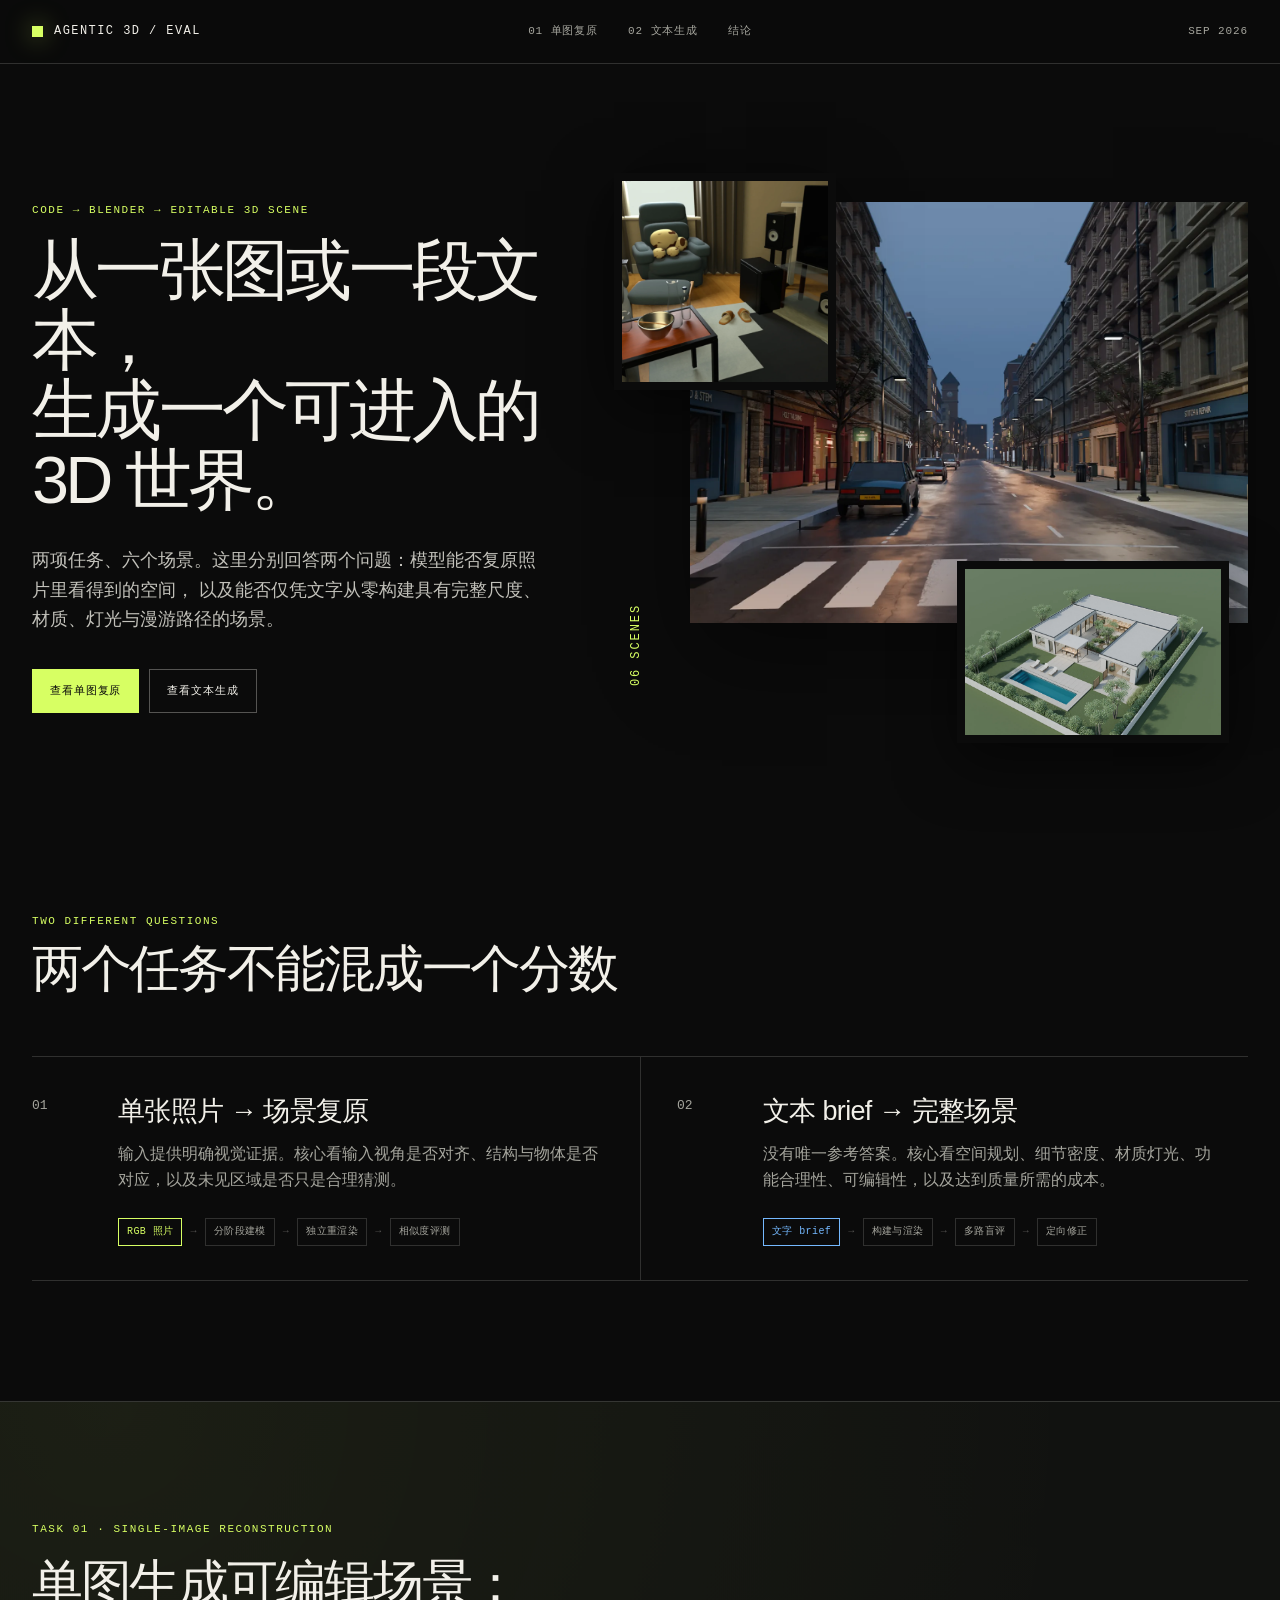
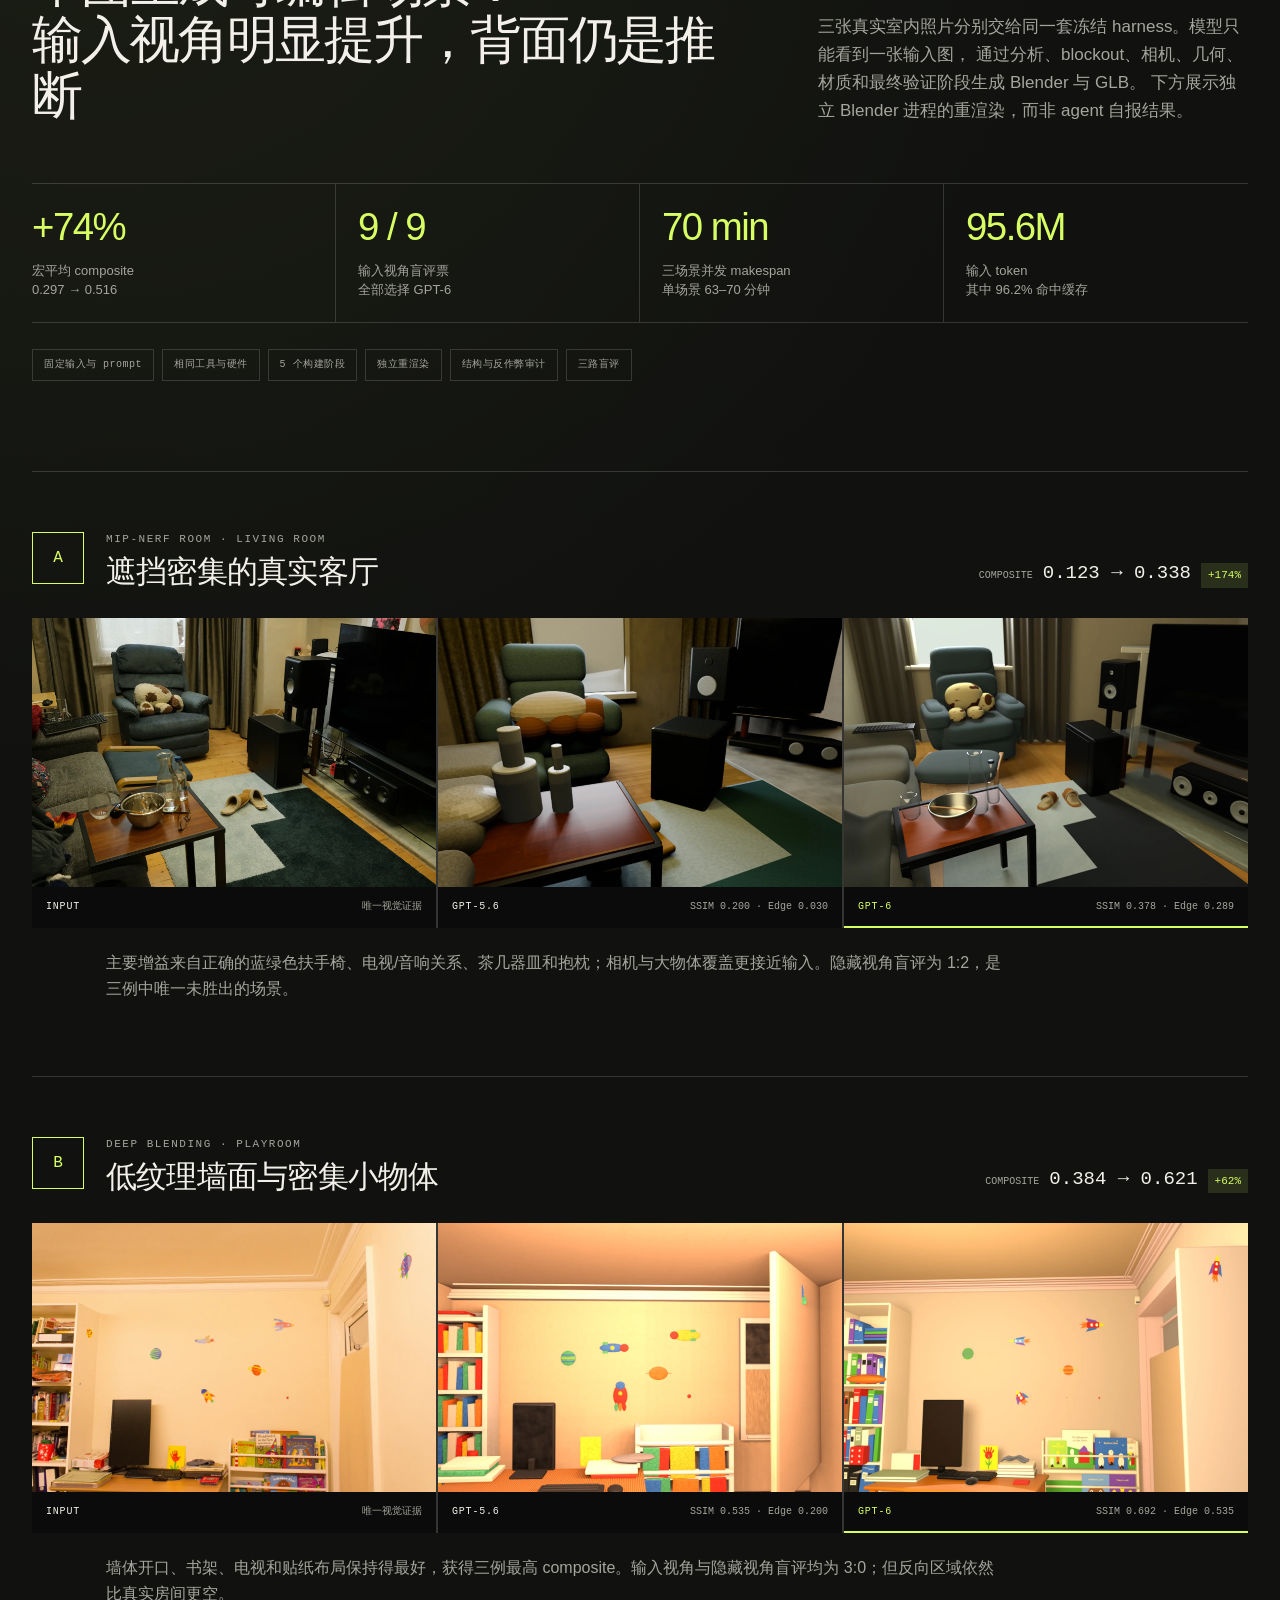
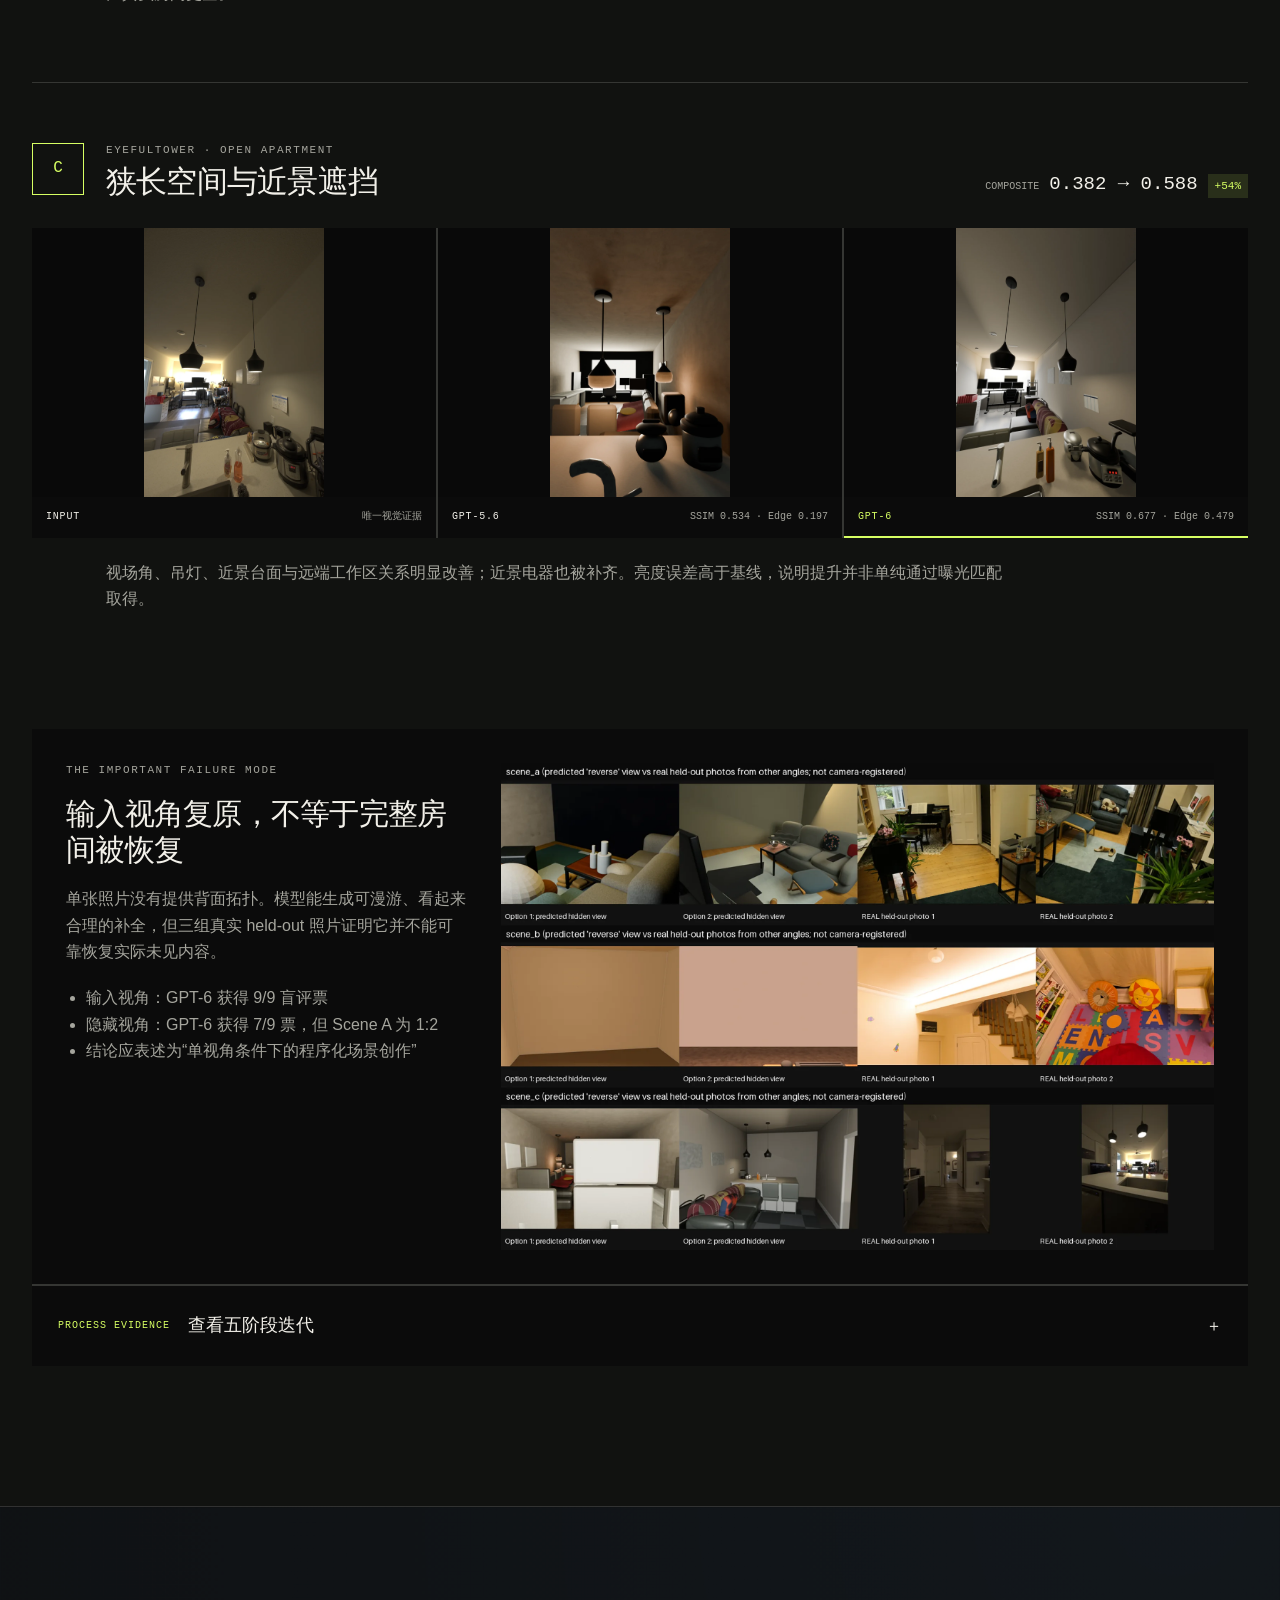
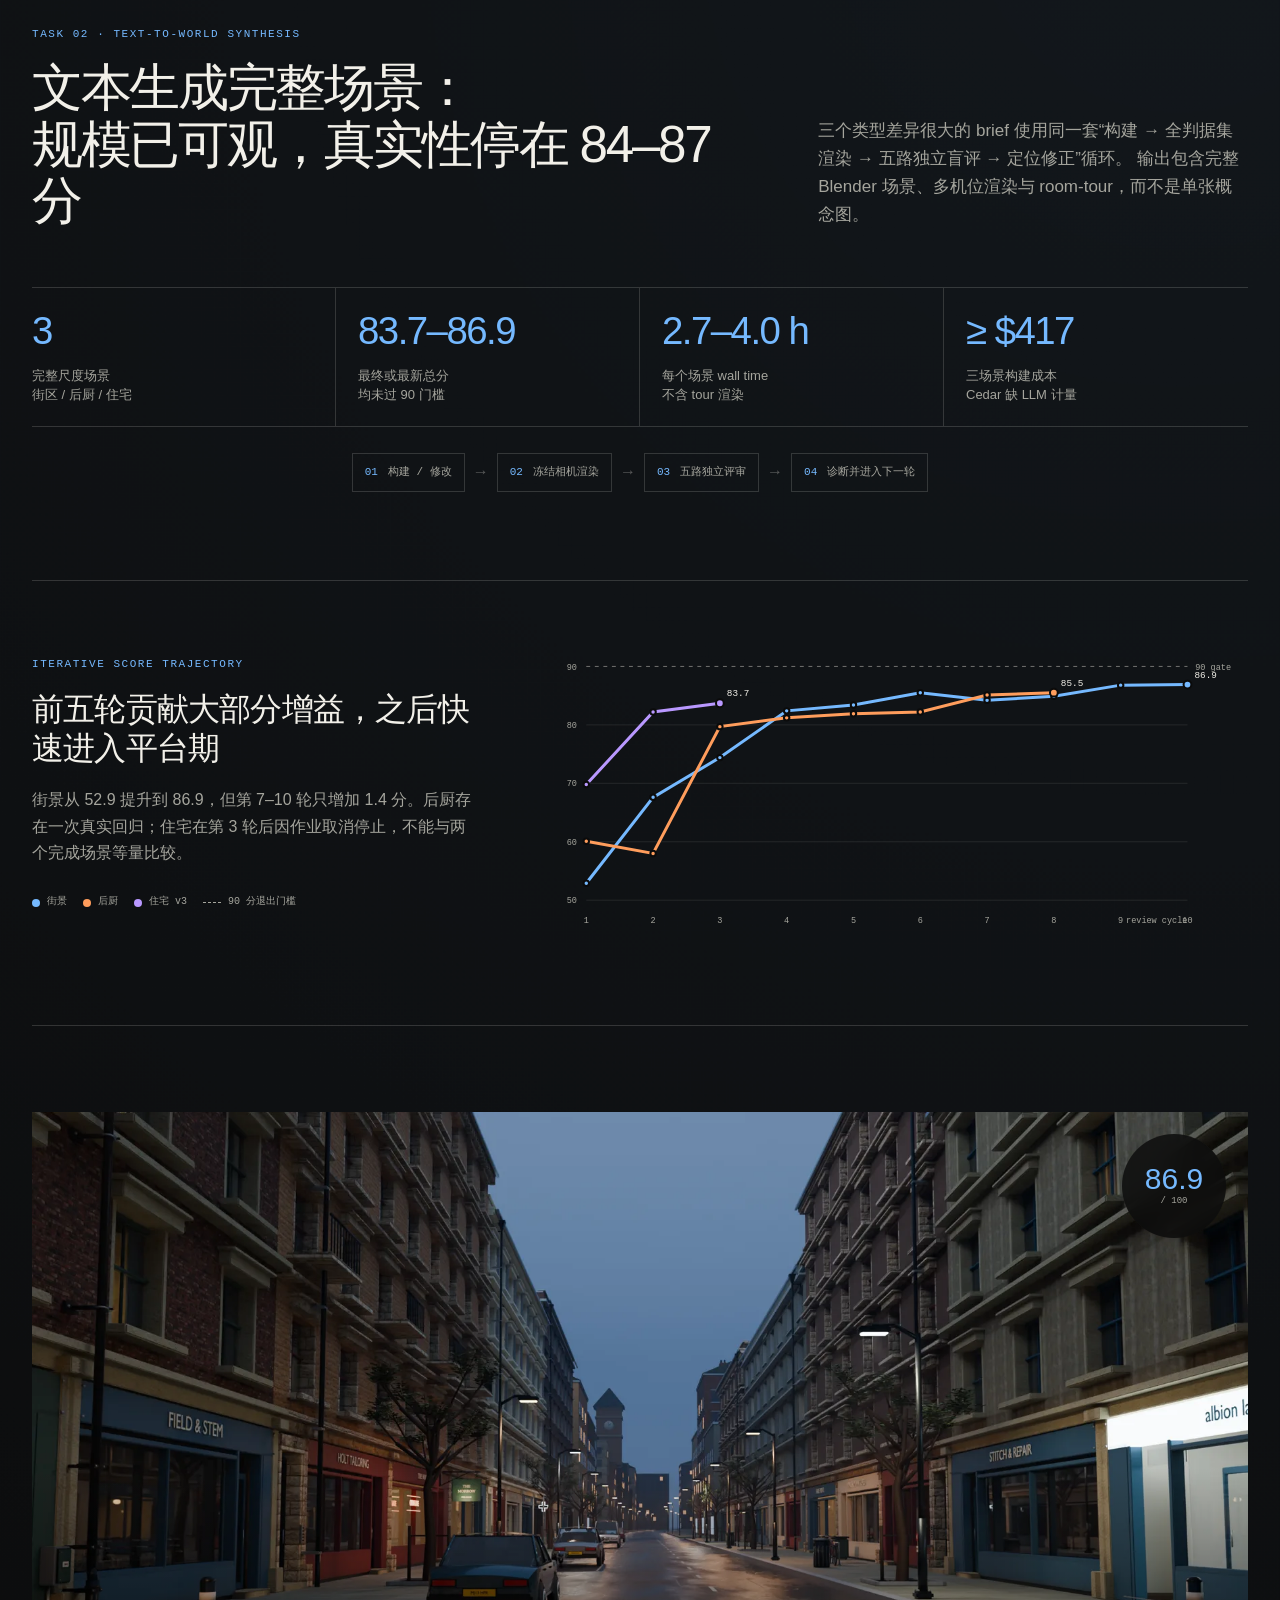
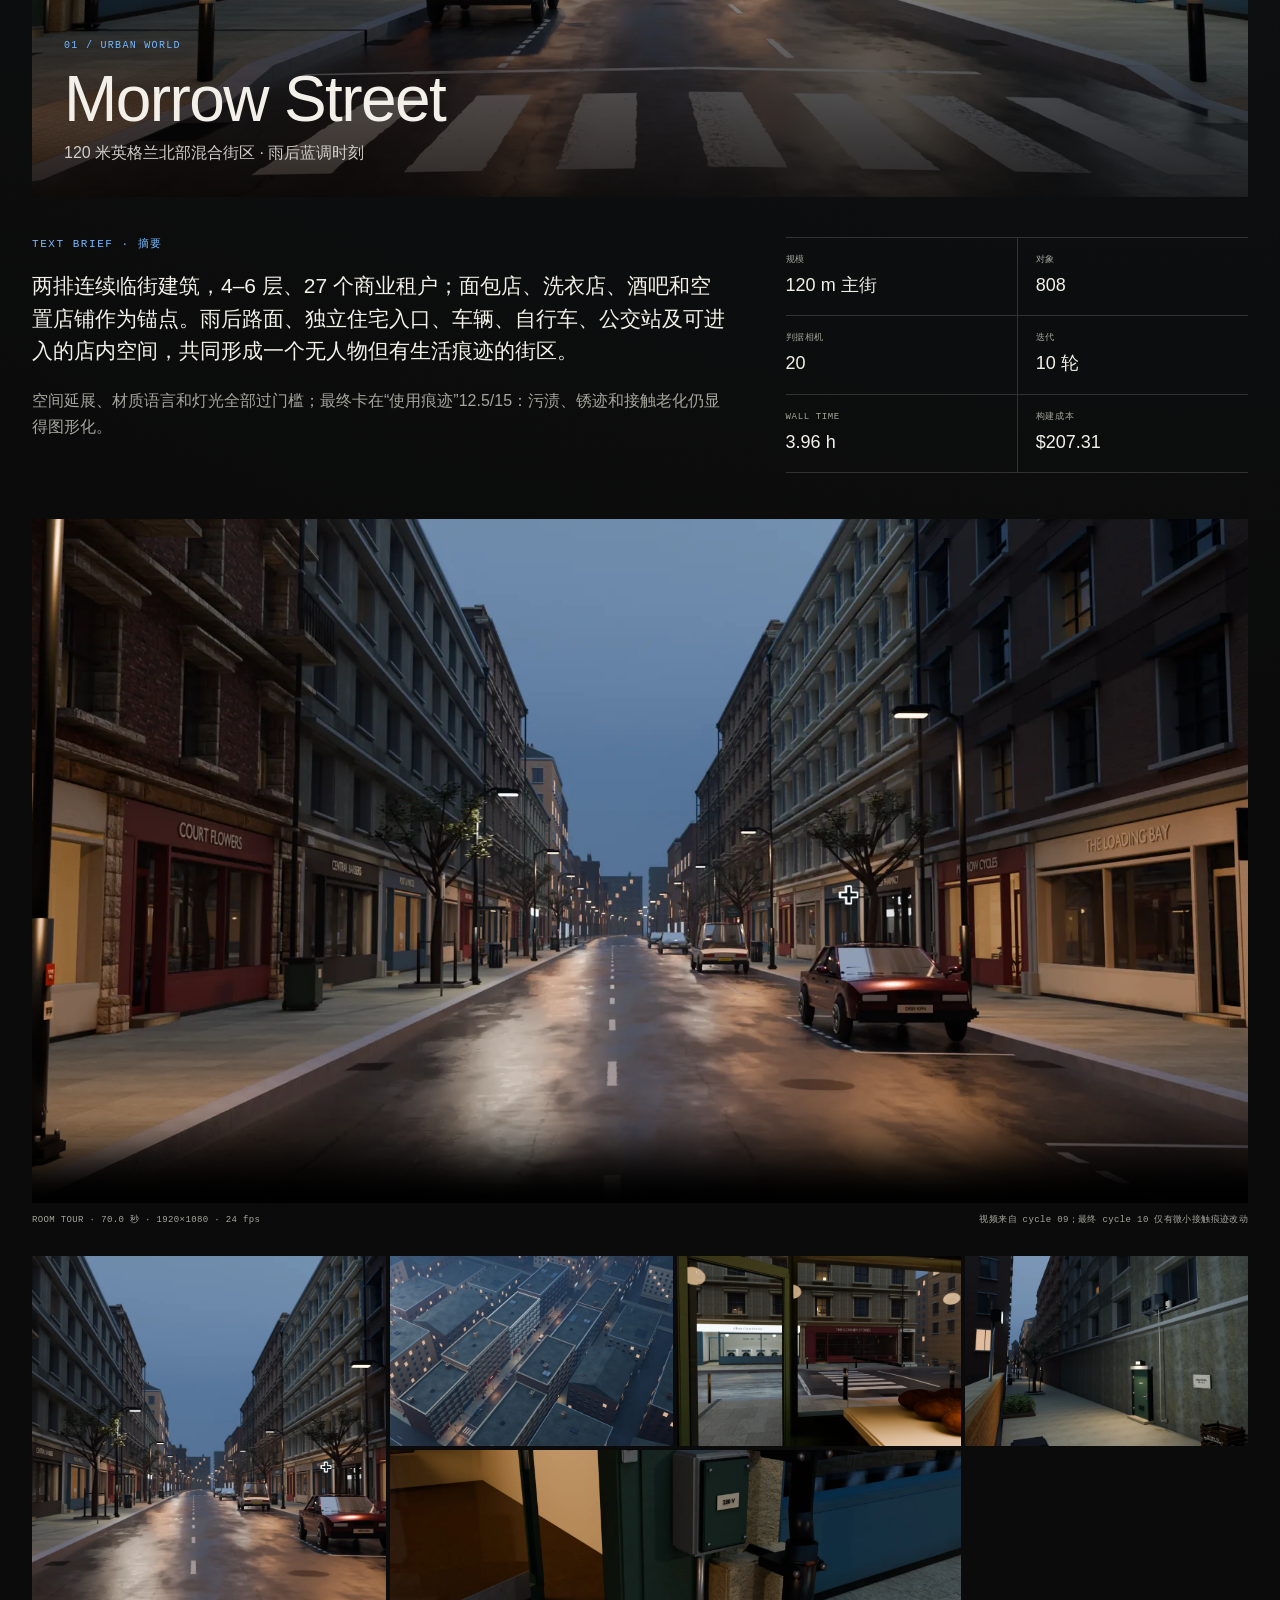
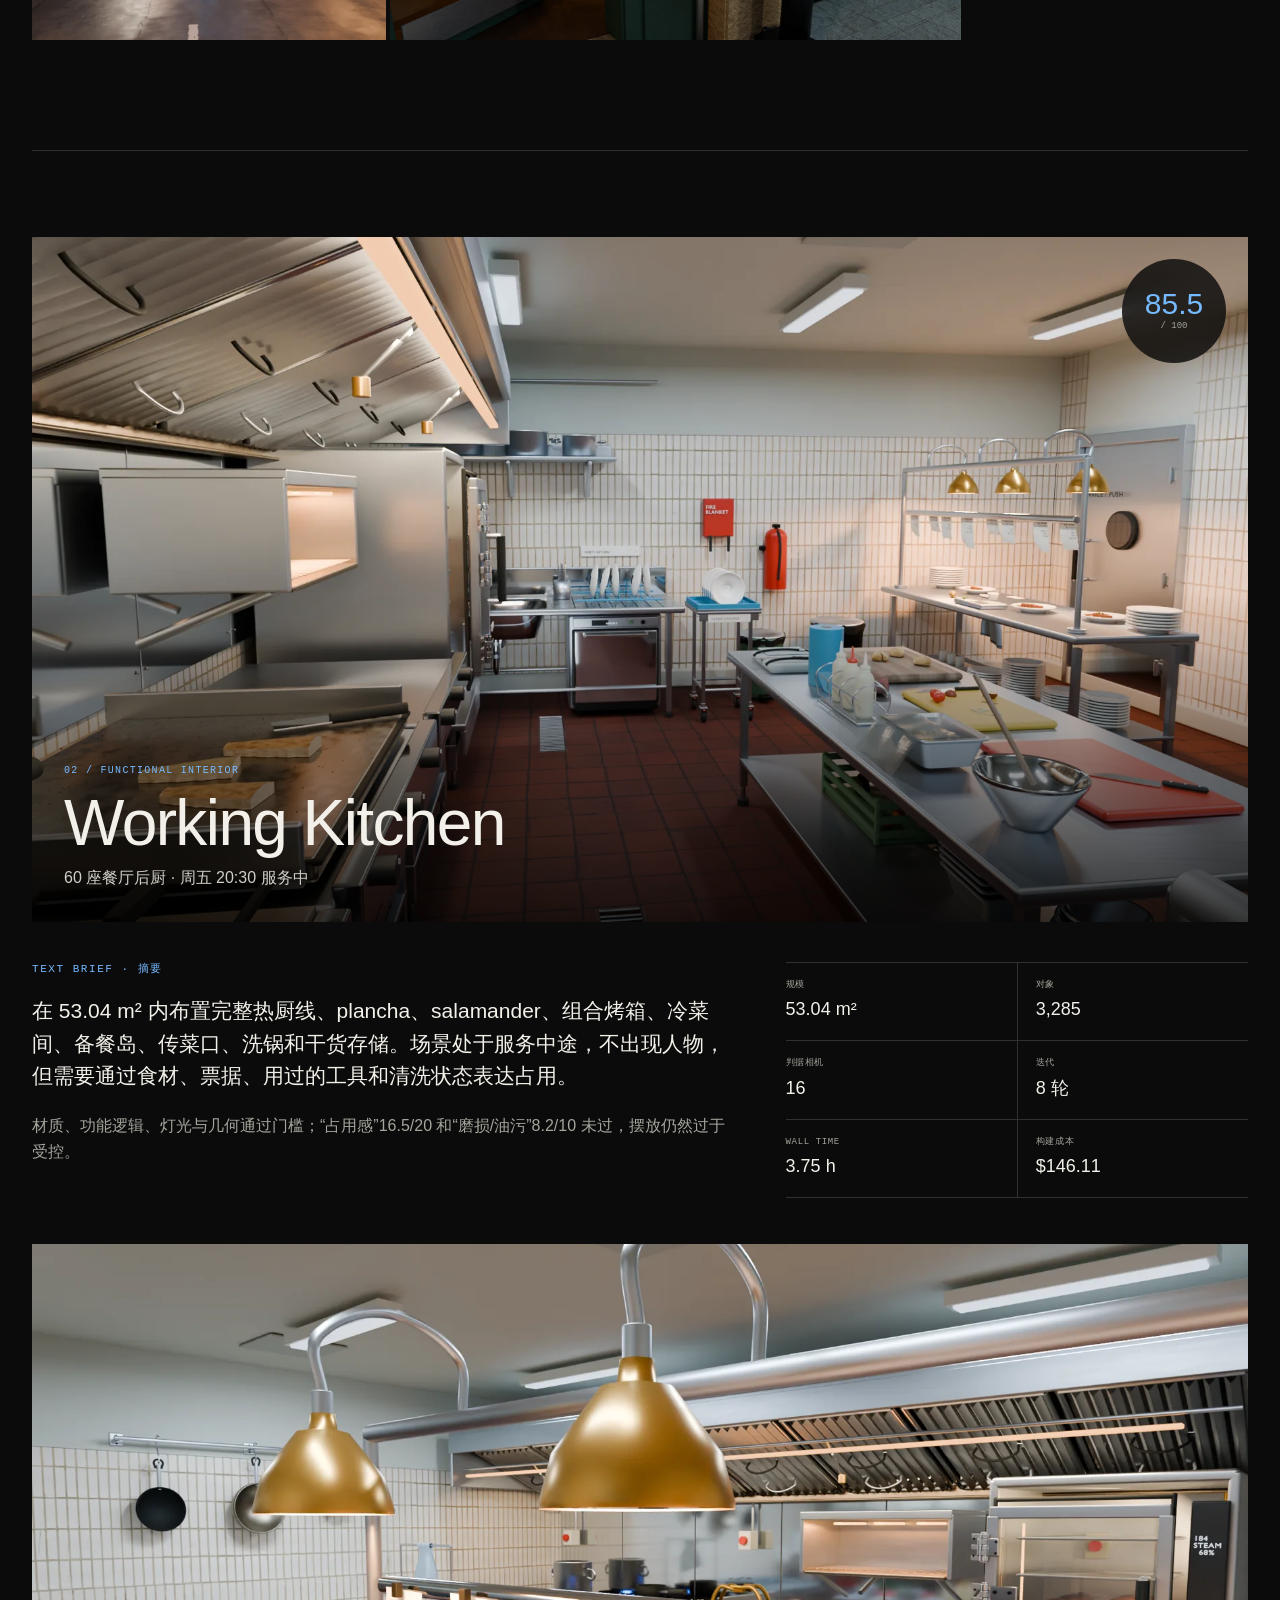
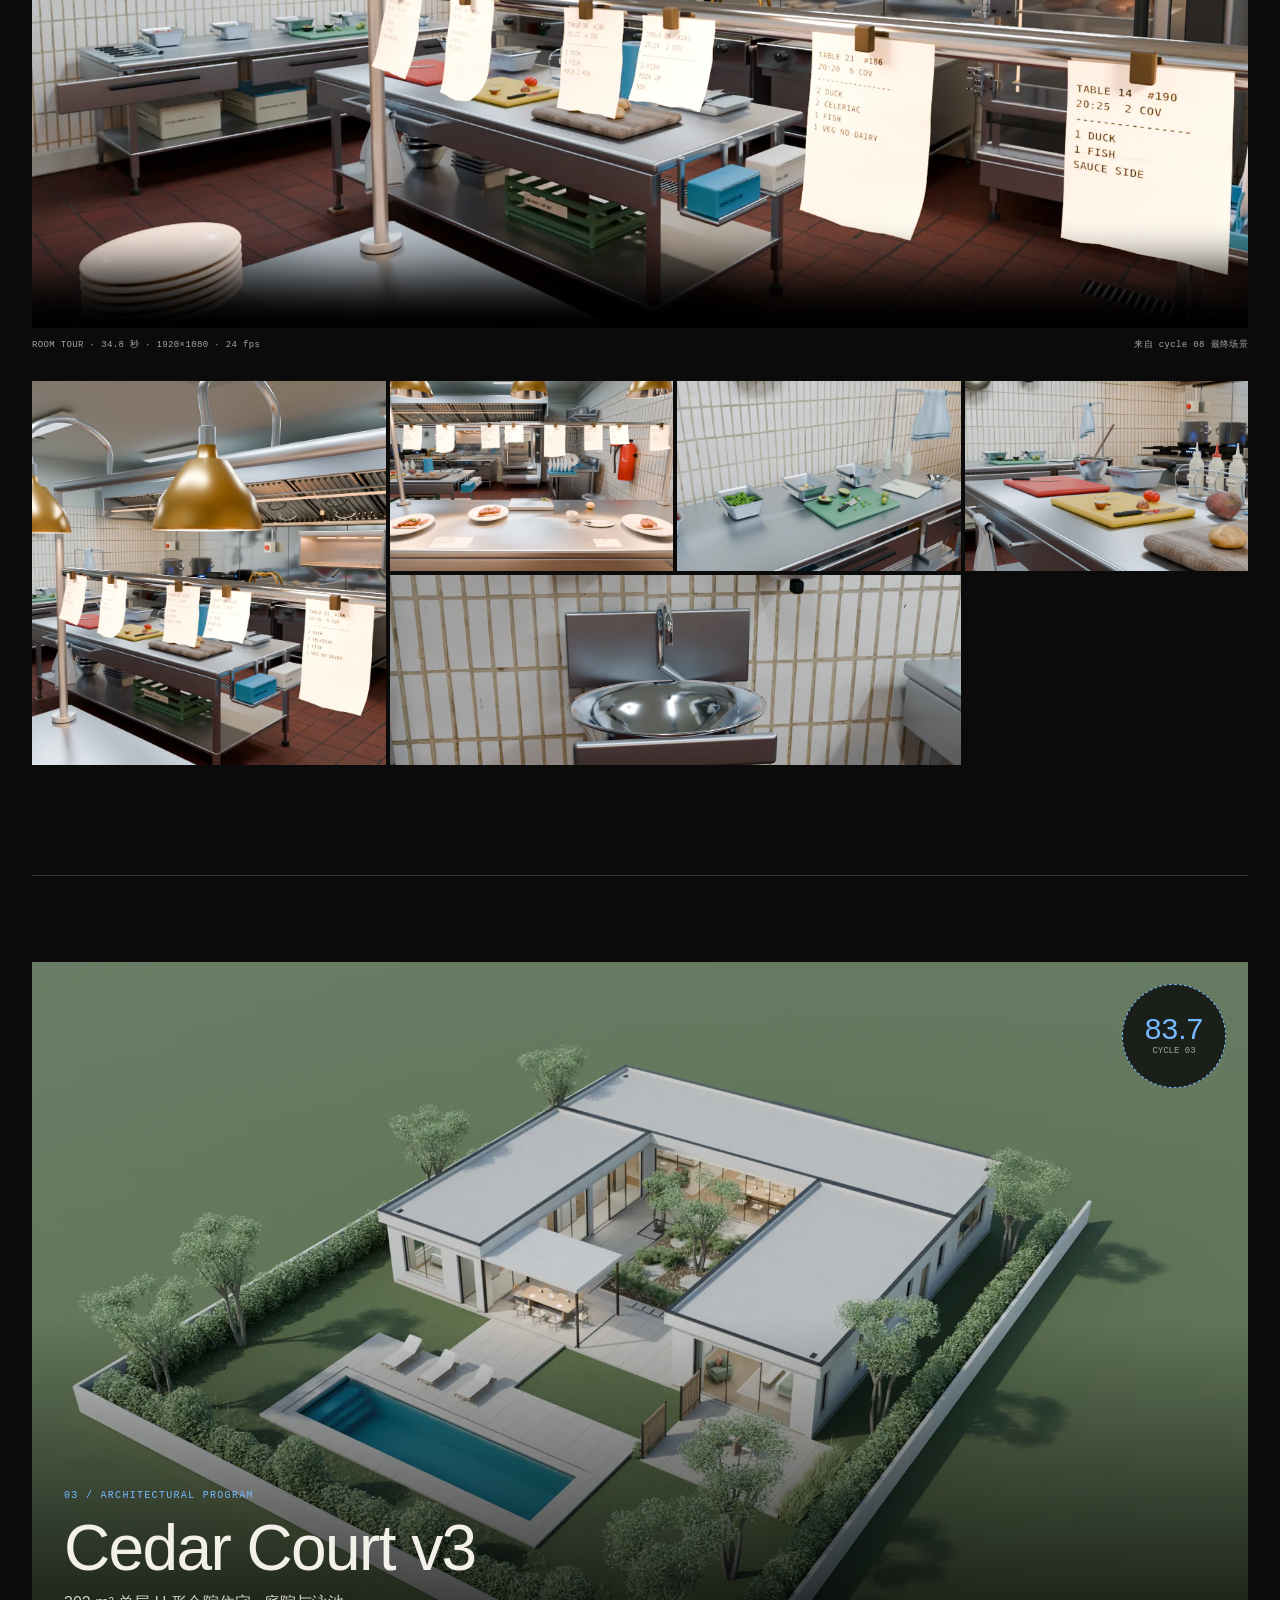
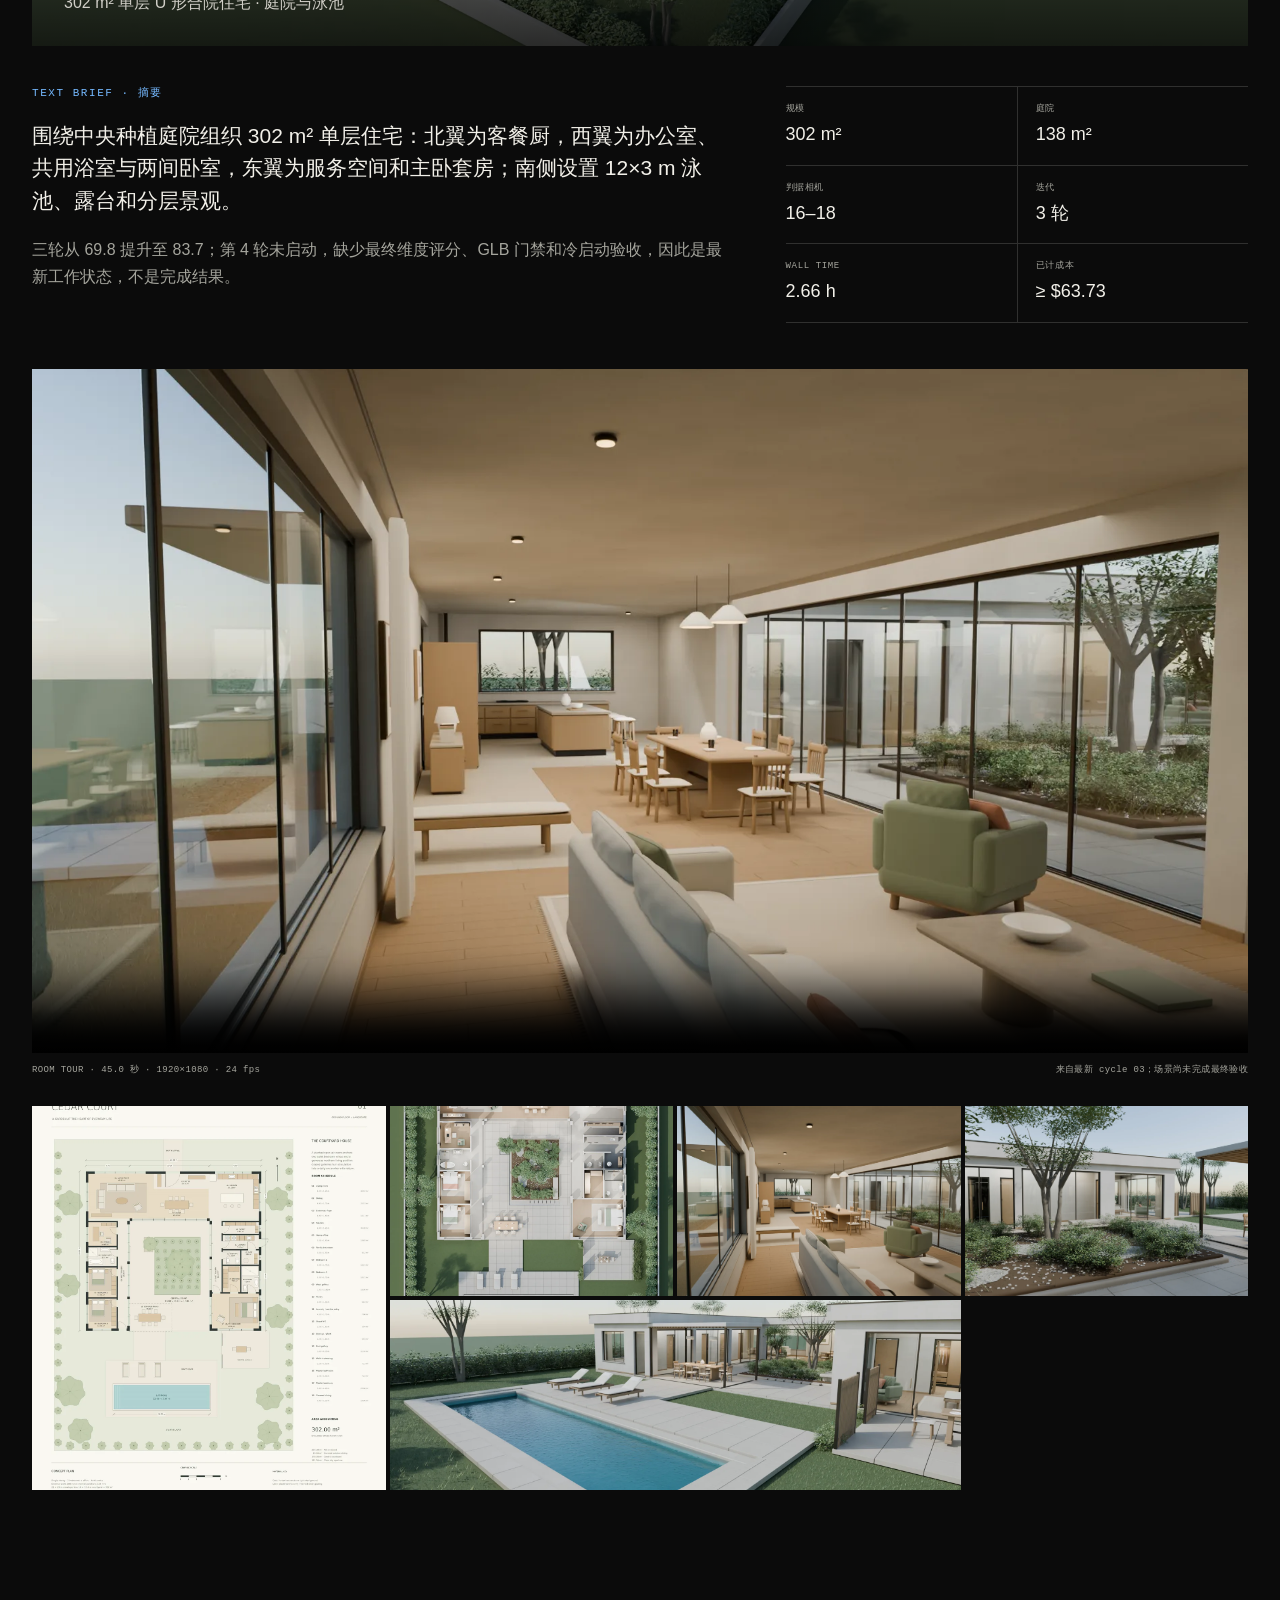
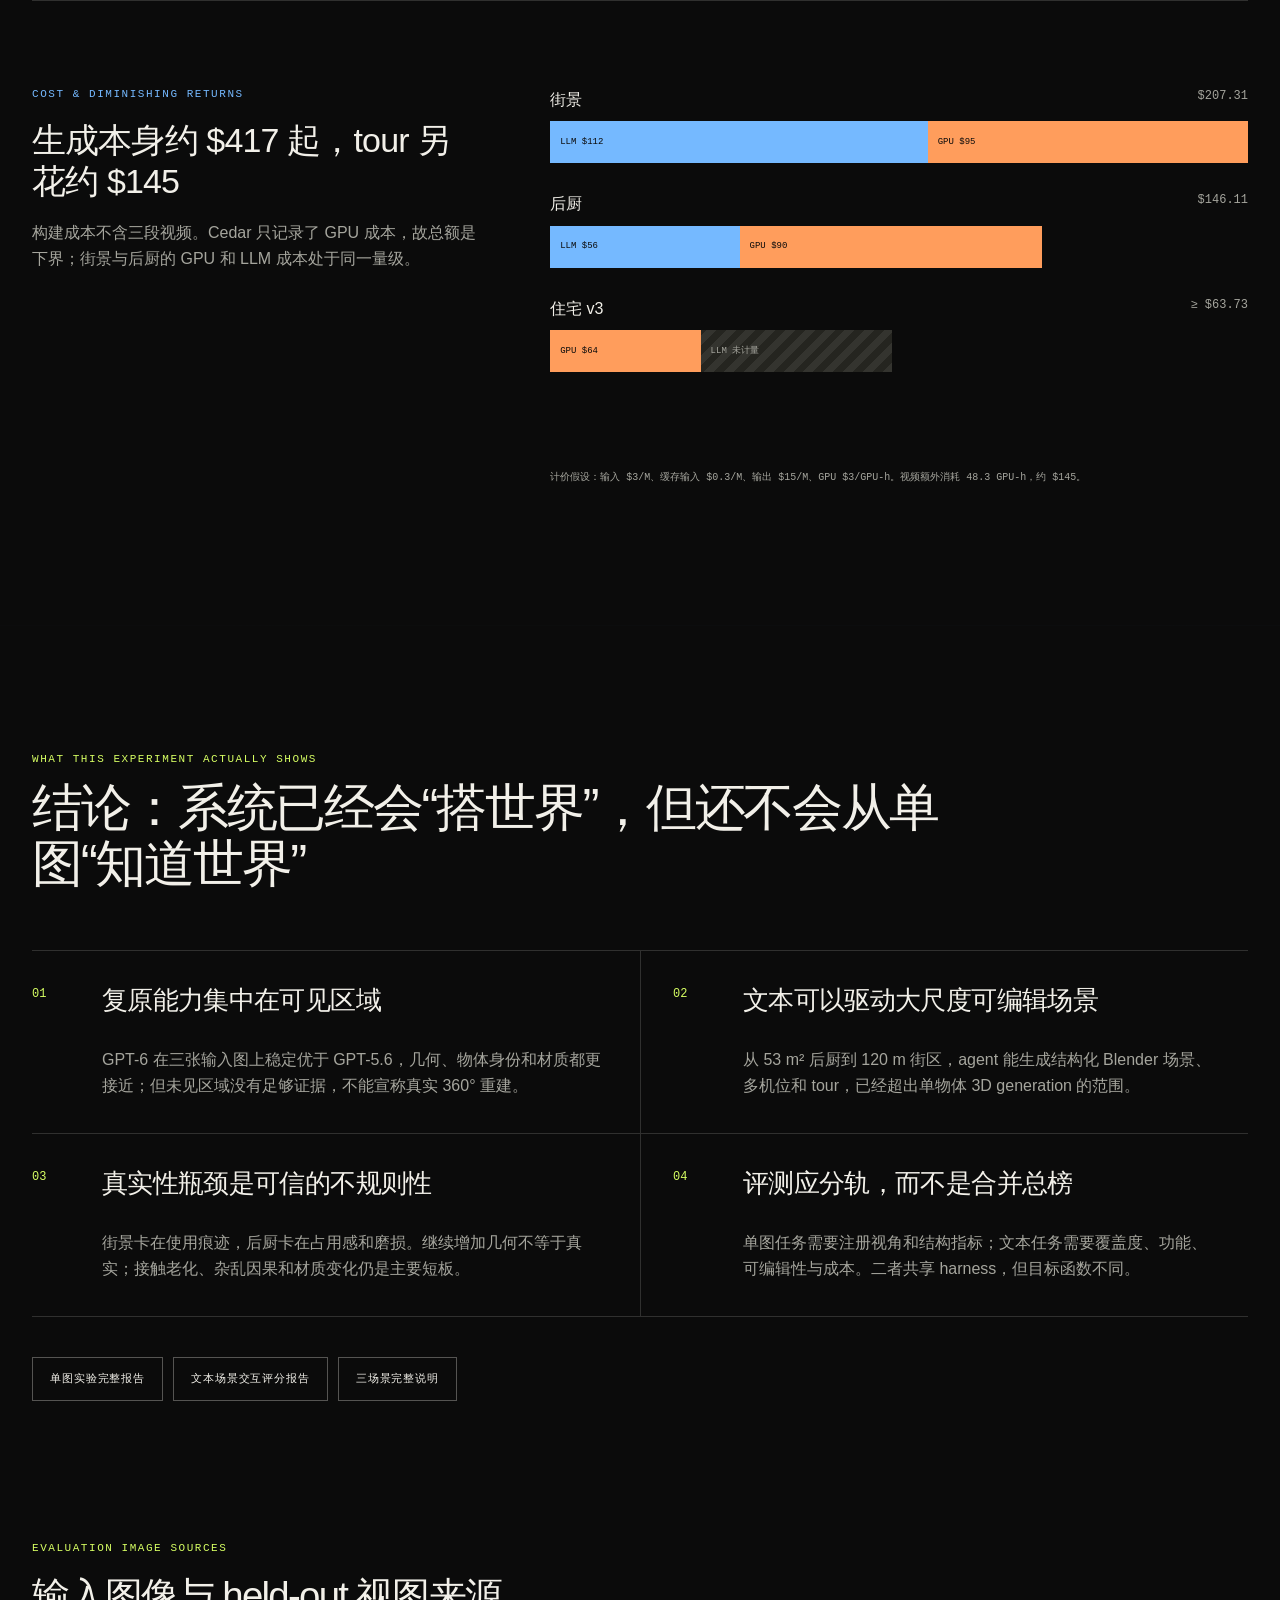
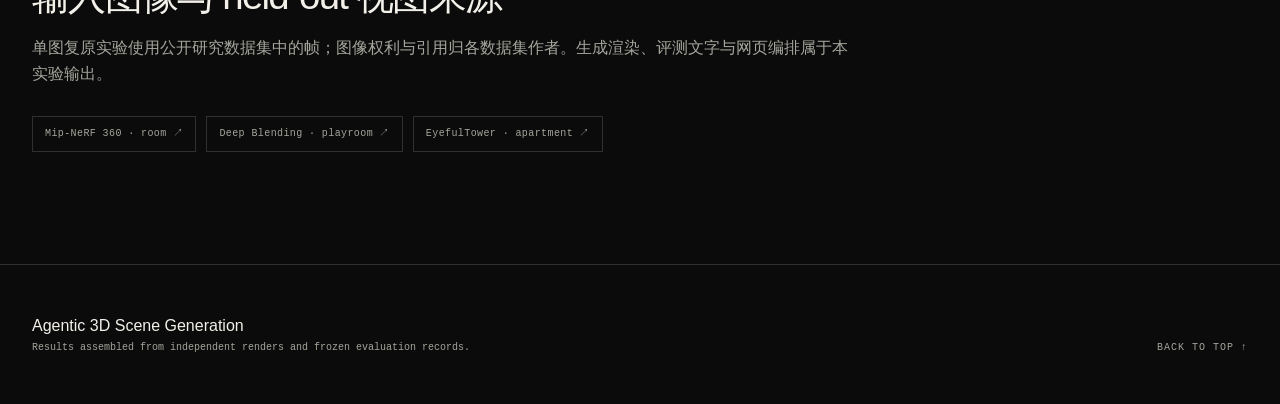
==== index.html @ 84574a9e "Publish agentic 3D scene generation results" ====
<!doctype html>
<html lang="zh-CN">
<head>
  <meta charset="utf-8">
  <meta name="viewport" content="width=device-width, initial-scale=1">
  <meta name="description" content="Agentic 3D scene generation：单图场景复原与文本生成完整场景的实验结果。">
  <title>Agentic 3D Scene Generation — Results</title>
  <link rel="stylesheet" href="styles.css">
</head>
<body>
  <header class="site-header">
    <a class="brand" href="#top" aria-label="回到页面顶部">
      <span class="brand-mark" aria-hidden="true"></span>
      <span>AGENTIC 3D / EVAL</span>
    </a>
    <nav aria-label="主要章节">
      <a href="#task-image">01 单图复原</a>
      <a href="#task-text">02 文本生成</a>
      <a href="#takeaways">结论</a>
    </nav>
    <span class="header-date">SEP 2026</span>
  </header>

  <main id="top">
    <section class="hero section-shell">
      <div class="hero-copy">
        <p class="eyebrow">CODE → BLENDER → EDITABLE 3D SCENE</p>
        <h1>从一张图或一段文本，<br>生成一个可进入的 3D 世界。</h1>
        <p class="hero-lede">
          两项任务、六个场景。这里分别回答两个问题：模型能否复原照片里看得到的空间，
          以及能否仅凭文字从零构建具有完整尺度、材质、灯光与漫游路径的场景。
        </p>
        <div class="hero-actions">
          <a class="button button-primary" href="#task-image">查看单图复原</a>
          <a class="button" href="#task-text">查看文本生成</a>
        </div>
      </div>
      <div class="hero-visual" aria-label="六个实验场景拼图">
        <img class="hero-main" src="assets/text-task/street/01_hero_morrow_street.webp" alt="Morrow Street 街景主视图">
        <img class="hero-inset hero-inset-top" src="assets/image-task/scene-a-gpt6.webp" alt="单图复原的客厅场景">
        <img class="hero-inset hero-inset-bottom" src="assets/text-task/cedar/03_exterior_aerial.webp" alt="Cedar Court 合院住宅鸟瞰图">
        <span class="hero-index">06 SCENES</span>
      </div>
    </section>

    <section class="task-definition section-shell" aria-labelledby="definition-title">
      <div class="section-heading compact">
        <p class="eyebrow">TWO DIFFERENT QUESTIONS</p>
        <h2 id="definition-title">两个任务不能混成一个分数</h2>
      </div>
      <div class="definition-grid">
        <article class="definition-card image-accent">
          <span class="definition-number">01</span>
          <div>
            <h3>单张照片 → 场景复原</h3>
            <p>输入提供明确视觉证据。核心看输入视角是否对齐、结构与物体是否对应，以及未见区域是否只是合理猜测。</p>
            <div class="mini-flow" aria-label="单图复原流程">
              <span>RGB 照片</span><i>→</i><span>分阶段建模</span><i>→</i><span>独立重渲染</span><i>→</i><span>相似度评测</span>
            </div>
          </div>
        </article>
        <article class="definition-card text-accent">
          <span class="definition-number">02</span>
          <div>
            <h3>文本 brief → 完整场景</h3>
            <p>没有唯一参考答案。核心看空间规划、细节密度、材质灯光、功能合理性、可编辑性，以及达到质量所需的成本。</p>
            <div class="mini-flow" aria-label="文本生成场景流程">
              <span>文字 brief</span><i>→</i><span>构建与渲染</span><i>→</i><span>多路盲评</span><i>→</i><span>定向修正</span>
            </div>
          </div>
        </article>
      </div>
    </section>

    <section id="task-image" class="task-section task-image">
      <div class="section-shell">
        <div class="section-heading split-heading">
          <div>
            <p class="eyebrow">TASK 01 · SINGLE-IMAGE RECONSTRUCTION</p>
            <h2>单图生成可编辑场景：<br>输入视角明显提升，背面仍是推断</h2>
          </div>
          <p class="section-intro">
            三张真实室内照片分别交给同一套冻结 harness。模型只能看到一张输入图，
            通过分析、blockout、相机、几何、材质和最终验证阶段生成 Blender 与 GLB。
            下方展示独立 Blender 进程的重渲染，而非 agent 自报结果。
          </p>
        </div>

        <div class="stat-grid four-stats" aria-label="单图复原结果摘要">
          <div class="stat"><strong>+74%</strong><span>宏平均 composite<br>0.297 → 0.516</span></div>
          <div class="stat"><strong>9 / 9</strong><span>输入视角盲评票<br>全部选择 GPT-6</span></div>
          <div class="stat"><strong>70 min</strong><span>三场景并发 makespan<br>单场景 63–70 分钟</span></div>
          <div class="stat"><strong>95.6M</strong><span>输入 token<br>其中 96.2% 命中缓存</span></div>
        </div>

        <div class="protocol-band" aria-label="评测协议">
          <span>固定输入与 prompt</span>
          <span>相同工具与硬件</span>
          <span>5 个构建阶段</span>
          <span>独立重渲染</span>
          <span>结构与反作弊审计</span>
          <span>三路盲评</span>
        </div>

        <article class="recon-case" id="scene-a">
          <header class="case-header">
            <div>
              <span class="case-index">A</span>
              <div>
                <p class="case-kicker">MIP-NERF ROOM · LIVING ROOM</p>
                <h3>遮挡密集的真实客厅</h3>
              </div>
            </div>
            <div class="metric-delta">
              <span>Composite</span><strong>0.123 → 0.338</strong><em>+174%</em>
            </div>
          </header>
          <div class="compare-grid">
            <figure>
              <button class="image-button" data-lightbox="assets/image-task/scene-a-reference.webp" data-caption="Scene A · 输入照片">
                <img src="assets/image-task/scene-a-reference.webp" alt="Scene A 输入照片：带电视、扶手椅和茶几的客厅">
              </button>
              <figcaption><span>INPUT</span>唯一视觉证据</figcaption>
            </figure>
            <figure>
              <button class="image-button" data-lightbox="assets/image-task/scene-a-gpt56.webp" data-caption="Scene A · GPT-5.6 baseline">
                <img src="assets/image-task/scene-a-gpt56.webp" alt="Scene A GPT-5.6 基线复原">
              </button>
              <figcaption><span>GPT-5.6</span>SSIM 0.200 · Edge 0.030</figcaption>
            </figure>
            <figure class="result-figure">
              <button class="image-button" data-lightbox="assets/image-task/scene-a-gpt6.webp" data-caption="Scene A · GPT-6 output">
                <img src="assets/image-task/scene-a-gpt6.webp" alt="Scene A GPT-6 复原结果">
              </button>
              <figcaption><span>GPT-6</span>SSIM 0.378 · Edge 0.289</figcaption>
            </figure>
          </div>
          <p class="case-note">主要增益来自正确的蓝绿色扶手椅、电视/音响关系、茶几器皿和抱枕；相机与大物体覆盖更接近输入。隐藏视角盲评为 1:2，是三例中唯一未胜出的场景。</p>
        </article>

        <article class="recon-case" id="scene-b">
          <header class="case-header">
            <div>
              <span class="case-index">B</span>
              <div>
                <p class="case-kicker">DEEP BLENDING · PLAYROOM</p>
                <h3>低纹理墙面与密集小物体</h3>
              </div>
            </div>
            <div class="metric-delta">
              <span>Composite</span><strong>0.384 → 0.621</strong><em>+62%</em>
            </div>
          </header>
          <div class="compare-grid">
            <figure>
              <button class="image-button" data-lightbox="assets/image-task/scene-b-reference.webp" data-caption="Scene B · 输入照片">
                <img loading="lazy" src="assets/image-task/scene-b-reference.webp" alt="Scene B 输入照片：儿童游戏房">
              </button>
              <figcaption><span>INPUT</span>唯一视觉证据</figcaption>
            </figure>
            <figure>
              <button class="image-button" data-lightbox="assets/image-task/scene-b-gpt56.webp" data-caption="Scene B · GPT-5.6 baseline">
                <img loading="lazy" src="assets/image-task/scene-b-gpt56.webp" alt="Scene B GPT-5.6 基线复原">
              </button>
              <figcaption><span>GPT-5.6</span>SSIM 0.535 · Edge 0.200</figcaption>
            </figure>
            <figure class="result-figure">
              <button class="image-button" data-lightbox="assets/image-task/scene-b-gpt6.webp" data-caption="Scene B · GPT-6 output">
                <img loading="lazy" src="assets/image-task/scene-b-gpt6.webp" alt="Scene B GPT-6 复原结果">
              </button>
              <figcaption><span>GPT-6</span>SSIM 0.692 · Edge 0.535</figcaption>
            </figure>
          </div>
          <p class="case-note">墙体开口、书架、电视和贴纸布局保持得最好，获得三例最高 composite。输入视角与隐藏视角盲评均为 3:0；但反向区域依然比真实房间更空。</p>
        </article>

        <article class="recon-case" id="scene-c">
          <header class="case-header">
            <div>
              <span class="case-index">C</span>
              <div>
                <p class="case-kicker">EYEFULTOWER · OPEN APARTMENT</p>
                <h3>狭长空间与近景遮挡</h3>
              </div>
            </div>
            <div class="metric-delta">
              <span>Composite</span><strong>0.382 → 0.588</strong><em>+54%</em>
            </div>
          </header>
          <div class="compare-grid portrait-case">
            <figure>
              <button class="image-button" data-lightbox="assets/image-task/scene-c-reference.webp" data-caption="Scene C · 输入照片">
                <img loading="lazy" src="assets/image-task/scene-c-reference.webp" alt="Scene C 输入照片：狭长开放式公寓">
              </button>
              <figcaption><span>INPUT</span>唯一视觉证据</figcaption>
            </figure>
            <figure>
              <button class="image-button" data-lightbox="assets/image-task/scene-c-gpt56.webp" data-caption="Scene C · GPT-5.6 baseline">
                <img loading="lazy" src="assets/image-task/scene-c-gpt56.webp" alt="Scene C GPT-5.6 基线复原">
              </button>
              <figcaption><span>GPT-5.6</span>SSIM 0.534 · Edge 0.197</figcaption>
            </figure>
            <figure class="result-figure">
              <button class="image-button" data-lightbox="assets/image-task/scene-c-gpt6.webp" data-caption="Scene C · GPT-6 output">
                <img loading="lazy" src="assets/image-task/scene-c-gpt6.webp" alt="Scene C GPT-6 复原结果">
              </button>
              <figcaption><span>GPT-6</span>SSIM 0.677 · Edge 0.479</figcaption>
            </figure>
          </div>
          <p class="case-note">视场角、吊灯、近景台面与远端工作区关系明显改善；近景电器也被补齐。亮度误差高于基线，说明提升并非单纯通过曝光匹配取得。</p>
        </article>

        <div class="evidence-grid">
          <article class="evidence-panel warning-panel">
            <div class="panel-copy">
              <p class="eyebrow">THE IMPORTANT FAILURE MODE</p>
              <h3>输入视角复原，不等于完整房间被恢复</h3>
              <p>单张照片没有提供背面拓扑。模型能生成可漫游、看起来合理的补全，但三组真实 held-out 照片证明它并不能可靠恢复实际未见内容。</p>
              <ul>
                <li>输入视角：GPT-6 获得 9/9 盲评票</li>
                <li>隐藏视角：GPT-6 获得 7/9 票，但 Scene A 为 1:2</li>
                <li>结论应表述为“单视角条件下的程序化场景创作”</li>
              </ul>
            </div>
            <button class="image-button sheet-button" data-lightbox="assets/image-task/hidden-completion.webp" data-caption="预测隐藏视角与真实 held-out 照片（未做相机配准）">
              <img loading="lazy" src="assets/image-task/hidden-completion.webp" alt="预测隐藏视角与真实照片的对照表">
            </button>
          </article>
          <details class="evidence-panel iteration-panel">
            <summary>
              <span><small>PROCESS EVIDENCE</small>查看五阶段迭代</span>
              <span aria-hidden="true">＋</span>
            </summary>
            <button class="image-button sheet-button" data-lightbox="assets/image-task/iteration-sheet.webp" data-caption="GPT-6 从 blockout 到最终材质的迭代过程">
              <img loading="lazy" src="assets/image-task/iteration-sheet.webp" alt="三个单图场景从 blockout 到最终结果的迭代表">
            </button>
          </details>
        </div>
      </div>
    </section>

    <section id="task-text" class="task-section task-text">
      <div class="section-shell">
        <div class="section-heading split-heading">
          <div>
            <p class="eyebrow">TASK 02 · TEXT-TO-WORLD SYNTHESIS</p>
            <h2>文本生成完整场景：<br>规模已可观，真实性停在 84–87 分</h2>
          </div>
          <p class="section-intro">
            三个类型差异很大的 brief 使用同一套“构建 → 全判据集渲染 → 五路独立盲评 → 定位修正”循环。
            输出包含完整 Blender 场景、多机位渲染与 room-tour，而不是单张概念图。
          </p>
        </div>

        <div class="stat-grid four-stats text-stats" aria-label="文本生成结果摘要">
          <div class="stat"><strong>3</strong><span>完整尺度场景<br>街区 / 后厨 / 住宅</span></div>
          <div class="stat"><strong>83.7–86.9</strong><span>最终或最新总分<br>均未过 90 门槛</span></div>
          <div class="stat"><strong>2.7–4.0 h</strong><span>每个场景 wall time<br>不含 tour 渲染</span></div>
          <div class="stat"><strong>≥ $417</strong><span>三场景构建成本<br>Cedar 缺 LLM 计量</span></div>
        </div>

        <div class="loop-band" aria-label="文本生成完整场景的迭代流程">
          <span class="loop-step"><b>01</b>构建 / 修改</span>
          <i>→</i>
          <span class="loop-step"><b>02</b>冻结相机渲染</span>
          <i>→</i>
          <span class="loop-step"><b>03</b>五路独立评审</span>
          <i>→</i>
          <span class="loop-step"><b>04</b>诊断并进入下一轮</span>
        </div>

        <section class="score-section" aria-labelledby="score-title">
          <div class="score-copy">
            <p class="eyebrow">ITERATIVE SCORE TRAJECTORY</p>
            <h3 id="score-title">前五轮贡献大部分增益，之后快速进入平台期</h3>
            <p>街景从 52.9 提升到 86.9，但第 7–10 轮只增加 1.4 分。后厨存在一次真实回归；住宅在第 3 轮后因作业取消停止，不能与两个完成场景等量比较。</p>
            <div class="chart-legend" aria-label="图例">
              <span><i class="legend-dot street-dot"></i>街景</span>
              <span><i class="legend-dot kitchen-dot"></i>后厨</span>
              <span><i class="legend-dot cedar-dot"></i>住宅 v3</span>
              <span><i class="legend-line"></i>90 分退出门槛</span>
            </div>
          </div>
          <div id="score-chart" class="score-chart" role="img" aria-label="三场景逐轮评分曲线。街景最终 86.9，后厨最终 85.5，住宅第三轮 83.7 后停止。"></div>
        </section>

        <article class="world-case street-case" id="street">
          <div class="world-hero">
            <button class="image-button" data-lightbox="assets/text-task/street/01_hero_morrow_street.webp" data-caption="Morrow Street · Hero view">
              <img loading="lazy" src="assets/text-task/street/01_hero_morrow_street.webp" alt="雨后蓝调时刻的 Morrow Street">
            </button>
            <div class="world-label">
              <span>01 / URBAN WORLD</span>
              <h3>Morrow Street</h3>
              <p>120 米英格兰北部混合街区 · 雨后蓝调时刻</p>
            </div>
            <div class="score-seal"><strong>86.9</strong><span>/ 100</span></div>
          </div>
          <div class="world-body">
            <div class="world-description">
              <p class="prompt-label">TEXT BRIEF · 摘要</p>
              <blockquote>两排连续临街建筑，4–6 层、27 个商业租户；面包店、洗衣店、酒吧和空置店铺作为锚点。雨后路面、独立住宅入口、车辆、自行车、公交站及可进入的店内空间，共同形成一个无人物但有生活痕迹的街区。</blockquote>
              <p class="result-note">空间延展、材质语言和灯光全部过门槛；最终卡在“使用痕迹”12.5/15：污渍、锈迹和接触老化仍显得图形化。</p>
            </div>
            <dl class="world-facts">
              <div><dt>规模</dt><dd>120 m 主街</dd></div>
              <div><dt>对象</dt><dd>808</dd></div>
              <div><dt>判据相机</dt><dd>20</dd></div>
              <div><dt>迭代</dt><dd>10 轮</dd></div>
              <div><dt>Wall time</dt><dd>3.96 h</dd></div>
              <div><dt>构建成本</dt><dd>$207.31</dd></div>
            </dl>
          </div>
          <video class="tour-video" controls preload="metadata" playsinline poster="assets/text-task/street/02_reverse_evening.webp">
            <source src="assets/videos/street-tour.mp4" type="video/mp4">
            你的浏览器不支持 MP4 视频。
          </video>
          <div class="tour-meta"><span>ROOM TOUR · 70.0 秒 · 1920×1080 · 24 fps</span><span>视频来自 cycle 09；最终 cycle 10 仅有微小接触痕迹改动</span></div>
          <div class="gallery" aria-label="Morrow Street 多视角画廊">
            <button class="image-button" data-lightbox="assets/text-task/street/02_reverse_evening.webp" data-caption="反向夜景"><img loading="lazy" src="assets/text-task/street/02_reverse_evening.webp" alt="Morrow Street 反向夜景"></button>
            <button class="image-button" data-lightbox="assets/text-task/street/03_elevated_establishing.webp" data-caption="高位全景"><img loading="lazy" src="assets/text-task/street/03_elevated_establishing.webp" alt="Morrow Street 高位全景"></button>
            <button class="image-button" data-lightbox="assets/text-task/street/12_inside_bakery.webp" data-caption="面包店内部"><img loading="lazy" src="assets/text-task/street/12_inside_bakery.webp" alt="面包店内部"></button>
            <button class="image-button" data-lightbox="assets/text-task/street/16_rear_service_lane.webp" data-caption="后勤巷道"><img loading="lazy" src="assets/text-task/street/16_rear_service_lane.webp" alt="后勤巷道"></button>
            <button class="image-button" data-lightbox="assets/text-task/street/20_doorway_service_assembly.webp" data-caption="门口排水与五金细节"><img loading="lazy" src="assets/text-task/street/20_doorway_service_assembly.webp" alt="门口排水与五金细节"></button>
          </div>
        </article>

        <article class="world-case kitchen-case" id="kitchen">
          <div class="world-hero">
            <button class="image-button" data-lightbox="assets/text-task/kitchen/01_hero_hot_line.webp" data-caption="Working Kitchen · Hero view">
              <img loading="lazy" src="assets/text-task/kitchen/01_hero_hot_line.webp" alt="正在营业时段的专业后厨">
            </button>
            <div class="world-label">
              <span>02 / FUNCTIONAL INTERIOR</span>
              <h3>Working Kitchen</h3>
              <p>60 座餐厅后厨 · 周五 20:30 服务中</p>
            </div>
            <div class="score-seal"><strong>85.5</strong><span>/ 100</span></div>
          </div>
          <div class="world-body">
            <div class="world-description">
              <p class="prompt-label">TEXT BRIEF · 摘要</p>
              <blockquote>在 53.04 m² 内布置完整热厨线、plancha、salamander、组合烤箱、冷菜间、备餐岛、传菜口、洗锅和干货存储。场景处于服务中途，不出现人物，但需要通过食材、票据、用过的工具和清洗状态表达占用。</blockquote>
              <p class="result-note">材质、功能逻辑、灯光与几何通过门槛；“占用感”16.5/20 和“磨损/油污”8.2/10 未过，摆放仍然过于受控。</p>
            </div>
            <dl class="world-facts">
              <div><dt>规模</dt><dd>53.04 m²</dd></div>
              <div><dt>对象</dt><dd>3,285</dd></div>
              <div><dt>判据相机</dt><dd>16</dd></div>
              <div><dt>迭代</dt><dd>8 轮</dd></div>
              <div><dt>Wall time</dt><dd>3.75 h</dd></div>
              <div><dt>构建成本</dt><dd>$146.11</dd></div>
            </dl>
          </div>
          <video class="tour-video" controls preload="metadata" playsinline poster="assets/text-task/kitchen/02_reverse_service.webp">
            <source src="assets/videos/kitchen-tour.mp4" type="video/mp4">
            你的浏览器不支持 MP4 视频。
          </video>
          <div class="tour-meta"><span>ROOM TOUR · 34.8 秒 · 1920×1080 · 24 fps</span><span>来自 cycle 08 最终场景</span></div>
          <div class="gallery" aria-label="Working Kitchen 多视角画廊">
            <button class="image-button" data-lightbox="assets/text-task/kitchen/02_reverse_service.webp" data-caption="反向服务视角"><img loading="lazy" src="assets/text-task/kitchen/02_reverse_service.webp" alt="后厨反向服务视角"></button>
            <button class="image-button" data-lightbox="assets/text-task/kitchen/03_pass.webp" data-caption="传菜口"><img loading="lazy" src="assets/text-task/kitchen/03_pass.webp" alt="后厨传菜口"></button>
            <button class="image-button" data-lightbox="assets/text-task/kitchen/04_larder.webp" data-caption="冷菜间"><img loading="lazy" src="assets/text-task/kitchen/04_larder.webp" alt="后厨冷菜间"></button>
            <button class="image-button" data-lightbox="assets/text-task/kitchen/08_working_bench.webp" data-caption="工作台细节"><img loading="lazy" src="assets/text-task/kitchen/08_working_bench.webp" alt="后厨工作台细节"></button>
            <button class="image-button" data-lightbox="assets/text-task/kitchen/16_handwash_detail.webp" data-caption="洗手区细节"><img loading="lazy" src="assets/text-task/kitchen/16_handwash_detail.webp" alt="后厨洗手区细节"></button>
          </div>
        </article>

        <article class="world-case cedar-case" id="cedar">
          <div class="world-hero">
            <button class="image-button" data-lightbox="assets/text-task/cedar/03_exterior_aerial.webp" data-caption="Cedar Court v3 · Exterior aerial">
              <img loading="lazy" src="assets/text-task/cedar/03_exterior_aerial.webp" alt="Cedar Court U 形合院住宅鸟瞰图">
            </button>
            <div class="world-label">
              <span>03 / ARCHITECTURAL PROGRAM</span>
              <h3>Cedar Court v3</h3>
              <p>302 m² 单层 U 形合院住宅 · 庭院与泳池</p>
            </div>
            <div class="score-seal incomplete"><strong>83.7</strong><span>cycle 03</span></div>
          </div>
          <div class="world-body">
            <div class="world-description">
              <p class="prompt-label">TEXT BRIEF · 摘要</p>
              <blockquote>围绕中央种植庭院组织 302 m² 单层住宅：北翼为客餐厨，西翼为办公室、共用浴室与两间卧室，东翼为服务空间和主卧套房；南侧设置 12×3 m 泳池、露台和分层景观。</blockquote>
              <p class="result-note">三轮从 69.8 提升至 83.7；第 4 轮未启动，缺少最终维度评分、GLB 门禁和冷启动验收，因此是最新工作状态，不是完成结果。</p>
            </div>
            <dl class="world-facts">
              <div><dt>规模</dt><dd>302 m²</dd></div>
              <div><dt>庭院</dt><dd>138 m²</dd></div>
              <div><dt>判据相机</dt><dd>16–18</dd></div>
              <div><dt>迭代</dt><dd>3 轮</dd></div>
              <div><dt>Wall time</dt><dd>2.66 h</dd></div>
              <div><dt>已计成本</dt><dd>≥ $63.73</dd></div>
            </dl>
          </div>
          <video class="tour-video" controls preload="metadata" playsinline poster="assets/text-task/cedar/04_living_dining_kitchen.webp">
            <source src="assets/videos/cedar-tour.mp4" type="video/mp4">
            你的浏览器不支持 MP4 视频。
          </video>
          <div class="tour-meta"><span>ROOM TOUR · 45.0 秒 · 1920×1080 · 24 fps</span><span>来自最新 cycle 03；场景尚未完成最终验收</span></div>
          <div class="gallery" aria-label="Cedar Court 多视角画廊">
            <button class="image-button" data-lightbox="assets/text-task/cedar/00_floor_plan.webp" data-caption="平面图"><img loading="lazy" src="assets/text-task/cedar/00_floor_plan.webp" alt="Cedar Court 平面图"></button>
            <button class="image-button" data-lightbox="assets/text-task/cedar/01_overhead_cutaway.webp" data-caption="剖切鸟瞰"><img loading="lazy" src="assets/text-task/cedar/01_overhead_cutaway.webp" alt="Cedar Court 剖切鸟瞰"></button>
            <button class="image-button" data-lightbox="assets/text-task/cedar/04_living_dining_kitchen.webp" data-caption="客餐厨空间"><img loading="lazy" src="assets/text-task/cedar/04_living_dining_kitchen.webp" alt="Cedar Court 客餐厨空间"></button>
            <button class="image-button" data-lightbox="assets/text-task/cedar/05_central_courtyard.webp" data-caption="中央庭院"><img loading="lazy" src="assets/text-task/cedar/05_central_courtyard.webp" alt="Cedar Court 中央庭院"></button>
            <button class="image-button" data-lightbox="assets/text-task/cedar/15_pool_south_garden.webp" data-caption="泳池与南侧花园"><img loading="lazy" src="assets/text-task/cedar/15_pool_south_garden.webp" alt="Cedar Court 泳池与南侧花园"></button>
          </div>
        </article>

        <section class="cost-section" aria-labelledby="cost-title">
          <div class="cost-heading">
            <p class="eyebrow">COST &amp; DIMINISHING RETURNS</p>
            <h3 id="cost-title">生成本身约 $417 起，tour 另花约 $145</h3>
            <p>构建成本不含三段视频。Cedar 只记录了 GPU 成本，故总额是下界；街景与后厨的 GPU 和 LLM 成本处于同一量级。</p>
          </div>
          <div class="cost-bars">
            <div class="cost-row">
              <div><strong>街景</strong><span>$207.31</span></div>
              <div class="stacked-bar" aria-label="街景成本：LLM 112.24 美元，GPU 95.07 美元">
                <span class="llm" style="width:54.1%">LLM $112</span><span class="gpu" style="width:45.9%">GPU $95</span>
              </div>
            </div>
            <div class="cost-row">
              <div><strong>后厨</strong><span>$146.11</span></div>
              <div class="stacked-bar kitchen-cost" aria-label="后厨成本：LLM 56.21 美元，GPU 89.91 美元">
                <span class="llm" style="width:38.5%">LLM $56</span><span class="gpu" style="width:61.5%">GPU $90</span>
              </div>
            </div>
            <div class="cost-row">
              <div><strong>住宅 v3</strong><span>≥ $63.73</span></div>
              <div class="stacked-bar cedar-cost" aria-label="住宅已知 GPU 成本 63.73 美元，LLM 成本未计量">
                <span class="gpu" style="width:44%">GPU $64</span><span class="unknown" style="width:56%">LLM 未计量</span>
              </div>
            </div>
          </div>
          <p class="cost-footnote">计价假设：输入 $3/M、缓存输入 $0.3/M、输出 $15/M、GPU $3/GPU-h。视频额外消耗 48.3 GPU-h，约 $145。</p>
        </section>
      </div>
    </section>

    <section id="takeaways" class="takeaways section-shell">
      <div class="section-heading compact">
        <p class="eyebrow">WHAT THIS EXPERIMENT ACTUALLY SHOWS</p>
        <h2>结论：系统已经会“搭世界”，但还不会从单图“知道世界”</h2>
      </div>
      <div class="takeaway-grid">
        <article>
          <span>01</span>
          <h3>复原能力集中在可见区域</h3>
          <p>GPT-6 在三张输入图上稳定优于 GPT-5.6，几何、物体身份和材质都更接近；但未见区域没有足够证据，不能宣称真实 360° 重建。</p>
        </article>
        <article>
          <span>02</span>
          <h3>文本可以驱动大尺度可编辑场景</h3>
          <p>从 53 m² 后厨到 120 m 街区，agent 能生成结构化 Blender 场景、多机位和 tour，已经超出单物体 3D generation 的范围。</p>
        </article>
        <article>
          <span>03</span>
          <h3>真实性瓶颈是可信的不规则性</h3>
          <p>街景卡在使用痕迹，后厨卡在占用感和磨损。继续增加几何不等于真实；接触老化、杂乱因果和材质变化仍是主要短板。</p>
        </article>
        <article>
          <span>04</span>
          <h3>评测应分轨，而不是合并总榜</h3>
          <p>单图任务需要注册视角和结构指标；文本任务需要覆盖度、功能、可编辑性与成本。二者共享 harness，但目标函数不同。</p>
        </article>
      </div>
      <div class="detail-links">
        <a class="button" href="details/image-reconstruction-report.md">单图实验完整报告</a>
        <a class="button" href="details/text-scene-score-report.html">文本场景交互评分报告</a>
        <a class="button" href="details/text-scene-report.md">三场景完整说明</a>
      </div>
    </section>

    <section class="sources section-shell" aria-labelledby="sources-title">
      <p class="eyebrow">EVALUATION IMAGE SOURCES</p>
      <h2 id="sources-title">输入图像与 held-out 视图来源</h2>
      <p>单图复原实验使用公开研究数据集中的帧；图像权利与引用归各数据集作者。生成渲染、评测文字与网页编排属于本实验输出。</p>
      <div class="source-links">
        <a href="https://jonbarron.info/mipnerf360/" rel="noreferrer">Mip-NeRF 360 · room ↗</a>
        <a href="https://www-sop.inria.fr/reves/publis/2018/HPPFDB18/datasets.html" rel="noreferrer">Deep Blending · playroom ↗</a>
        <a href="https://github.com/facebookresearch/EyefulTower" rel="noreferrer">EyefulTower · apartment ↗</a>
      </div>
    </section>
  </main>

  <footer>
    <div><strong>Agentic 3D Scene Generation</strong><span>Results assembled from independent renders and frozen evaluation records.</span></div>
    <a href="#top">BACK TO TOP ↑</a>
  </footer>

  <dialog id="lightbox" class="lightbox">
    <button class="lightbox-close" aria-label="关闭大图">×</button>
    <img src="" alt="">
    <p></p>
  </dialog>

  <script src="app.js"></script>
</body>
</html>
---- styles.css ----
:root {
  color-scheme: dark;
  --bg: #0b0b0b;
  --surface: #111210;
  --surface-2: #171815;
  --text: #f2f0e9;
  --muted: #a5a59d;
  --line: rgba(242, 240, 233, 0.16);
  --line-strong: rgba(242, 240, 233, 0.32);
  --lime: #d7ff63;
  --lime-soft: rgba(215, 255, 99, 0.12);
  --blue: #75b9ff;
  --blue-soft: rgba(117, 185, 255, 0.12);
  --orange: #ff9d5c;
  --purple: #b998ff;
  --max: 1420px;
  --sans: Inter, ui-sans-serif, -apple-system, BlinkMacSystemFont, "Segoe UI", "PingFang SC", "Hiragino Sans GB", "Microsoft YaHei", sans-serif;
  --mono: "SFMono-Regular", Consolas, "Liberation Mono", monospace;
}

* { box-sizing: border-box; }

html { scroll-behavior: smooth; }

body {
  margin: 0;
  background: var(--bg);
  color: var(--text);
  font-family: var(--sans);
  font-size: 16px;
  line-height: 1.65;
  -webkit-font-smoothing: antialiased;
}

img, video { display: block; width: 100%; }

a { color: inherit; }

button { font: inherit; }

.section-shell {
  width: min(var(--max), calc(100% - 64px));
  margin-inline: auto;
}

.site-header {
  position: sticky;
  z-index: 40;
  top: 0;
  display: grid;
  grid-template-columns: 1fr auto 1fr;
  align-items: center;
  min-height: 64px;
  padding: 0 32px;
  border-bottom: 1px solid var(--line);
  background: rgba(11, 11, 11, 0.88);
  backdrop-filter: blur(18px);
}

.brand {
  display: inline-flex;
  align-items: center;
  gap: 11px;
  width: max-content;
  text-decoration: none;
  font-family: var(--mono);
  font-size: 12px;
  letter-spacing: .12em;
}

.brand-mark {
  width: 11px;
  height: 11px;
  background: var(--lime);
  box-shadow: 0 0 24px rgba(215, 255, 99, .55);
}

.site-header nav { display: flex; gap: 30px; }

.site-header nav a,
.header-date {
  color: var(--muted);
  font-family: var(--mono);
  font-size: 11px;
  letter-spacing: .08em;
  text-decoration: none;
  transition: color .2s ease;
}

.site-header nav a:hover { color: var(--text); }

.header-date { justify-self: end; }

.hero {
  display: grid;
  grid-template-columns: minmax(0, .9fr) minmax(520px, 1.1fr);
  gap: 64px;
  min-height: 780px;
  padding-block: 108px 100px;
  align-items: center;
}

.eyebrow,
.case-kicker,
.prompt-label {
  margin: 0 0 18px;
  color: var(--lime);
  font-family: var(--mono);
  font-size: 11px;
  letter-spacing: .14em;
  line-height: 1.4;
}

h1, h2, h3, p { margin-top: 0; }

h1 {
  max-width: 780px;
  margin-bottom: 30px;
  font-size: clamp(46px, 5.2vw, 82px);
  font-weight: 500;
  letter-spacing: -.055em;
  line-height: 1.05;
}

h2 {
  margin-bottom: 0;
  font-size: clamp(36px, 4vw, 64px);
  font-weight: 500;
  letter-spacing: -.045em;
  line-height: 1.1;
}

h3 {
  margin-bottom: 0;
  font-size: clamp(24px, 2.1vw, 36px);
  font-weight: 500;
  letter-spacing: -.025em;
  line-height: 1.2;
}

.hero-lede {
  max-width: 680px;
  margin-bottom: 34px;
  color: #c2c1ba;
  font-size: 18px;
}

.hero-actions,
.detail-links {
  display: flex;
  flex-wrap: wrap;
  gap: 10px;
}

.button {
  display: inline-flex;
  min-height: 44px;
  align-items: center;
  justify-content: center;
  padding: 10px 17px;
  border: 1px solid var(--line-strong);
  color: var(--text);
  font-family: var(--mono);
  font-size: 11px;
  letter-spacing: .08em;
  text-decoration: none;
  text-transform: uppercase;
  transition: background .2s ease, color .2s ease, border-color .2s ease;
}

.button:hover { border-color: var(--text); background: rgba(255,255,255,.06); }

.button-primary { border-color: var(--lime); background: var(--lime); color: #0b0b0b; }
.button-primary:hover { background: #e2ff89; border-color: #e2ff89; }

.hero-visual { position: relative; min-height: 570px; }

.hero-main {
  position: absolute;
  inset: 5% 0 auto auto;
  width: 88%;
  height: 74%;
  object-fit: cover;
  box-shadow: 0 34px 90px rgba(0,0,0,.42);
}

.hero-inset {
  position: absolute;
  border: 8px solid var(--bg);
  object-fit: cover;
  box-shadow: 0 18px 60px rgba(0,0,0,.55);
}

.hero-inset-top { top: 0; left: 0; width: 35%; height: 38%; }
.hero-inset-bottom { right: 3%; bottom: 0; width: 43%; height: 32%; }

.hero-index {
  position: absolute;
  bottom: 10%;
  left: 2%;
  color: var(--lime);
  font-family: var(--mono);
  font-size: 12px;
  letter-spacing: .16em;
  writing-mode: vertical-rl;
  transform: rotate(180deg);
}

.task-definition { padding: 70px 0 120px; }

.section-heading { margin-bottom: 58px; }
.section-heading.compact { max-width: 930px; }
.section-heading.compact .eyebrow { margin-bottom: 12px; }

.definition-grid { display: grid; grid-template-columns: repeat(2, minmax(0, 1fr)); border-top: 1px solid var(--line); }

.definition-card {
  display: grid;
  grid-template-columns: 68px 1fr;
  gap: 18px;
  padding: 38px 36px 34px 0;
  border-bottom: 1px solid var(--line);
}

.definition-card + .definition-card { padding-left: 36px; border-left: 1px solid var(--line); }
.definition-number { color: var(--muted); font-family: var(--mono); font-size: 13px; }
.definition-card h3 { margin-bottom: 14px; font-size: 27px; }
.definition-card p { max-width: 590px; color: var(--muted); }

.mini-flow {
  display: flex;
  flex-wrap: wrap;
  gap: 8px;
  align-items: center;
  margin-top: 24px;
  color: var(--muted);
  font-family: var(--mono);
  font-size: 10px;
  letter-spacing: .04em;
}

.mini-flow span { padding: 5px 8px; border: 1px solid var(--line); }
.mini-flow i { color: var(--line-strong); font-style: normal; }
.image-accent .mini-flow span:first-child { border-color: var(--lime); color: var(--lime); }
.text-accent .mini-flow span:first-child { border-color: var(--blue); color: var(--blue); }

.task-section { padding: 120px 0 140px; border-top: 1px solid var(--line); }
.task-image { background: radial-gradient(circle at 8% 0%, rgba(215,255,99,.055), transparent 28%), var(--surface); }
.task-text { background: radial-gradient(circle at 92% 0%, rgba(117,185,255,.07), transparent 28%), var(--bg); }

.split-heading { display: grid; grid-template-columns: minmax(0, 1.25fr) minmax(320px, .75fr); gap: 70px; align-items: end; }
.section-intro { margin: 0; color: var(--muted); font-size: 17px; }
.task-text .eyebrow { color: var(--blue); }

.stat-grid { display: grid; border-top: 1px solid var(--line); border-bottom: 1px solid var(--line); }
.four-stats { grid-template-columns: repeat(4, minmax(0, 1fr)); }
.stat { display: flex; min-height: 138px; flex-direction: column; justify-content: space-between; padding: 24px 22px 22px; border-right: 1px solid var(--line); }
.stat:first-child { padding-left: 0; }
.stat:last-child { border-right: 0; }
.stat strong { color: var(--lime); font-size: clamp(30px, 3vw, 46px); font-weight: 500; letter-spacing: -.04em; line-height: 1; }
.stat span { color: var(--muted); font-size: 13px; line-height: 1.45; }
.text-stats .stat strong { color: var(--blue); }

.protocol-band,
.loop-band {
  display: flex;
  flex-wrap: wrap;
  gap: 8px;
  align-items: center;
  margin: 26px 0 90px;
}

.protocol-band span {
  padding: 7px 11px;
  border: 1px solid var(--line);
  color: var(--muted);
  font-family: var(--mono);
  font-size: 10px;
  letter-spacing: .05em;
}

.recon-case { padding: 60px 0 74px; border-top: 1px solid var(--line); }
.case-header { display: flex; justify-content: space-between; gap: 30px; align-items: flex-end; margin-bottom: 28px; }
.case-header > div:first-child { display: flex; gap: 22px; align-items: flex-start; }
.case-index { display: grid; width: 52px; height: 52px; place-items: center; border: 1px solid var(--lime); color: var(--lime); font-family: var(--mono); }
.case-kicker { margin: 0 0 5px; color: var(--muted); }
.case-header h3 { font-size: 31px; }

.metric-delta { display: grid; grid-template-columns: auto auto auto; gap: 10px; align-items: baseline; font-family: var(--mono); }
.metric-delta span { color: var(--muted); font-size: 10px; text-transform: uppercase; }
.metric-delta strong { font-size: 19px; font-weight: 400; }
.metric-delta em { padding: 3px 7px; background: var(--lime-soft); color: var(--lime); font-size: 11px; font-style: normal; }

.compare-grid { display: grid; grid-template-columns: repeat(3, minmax(0, 1fr)); gap: 2px; background: var(--line); }
.compare-grid figure { min-width: 0; margin: 0; background: var(--bg); }
.image-button { display: block; width: 100%; margin: 0; padding: 0; border: 0; background: transparent; color: inherit; cursor: zoom-in; overflow: hidden; }
.image-button img { transition: transform .5s cubic-bezier(.2,.7,.2,1), filter .25s ease; }
.image-button:hover img { transform: scale(1.018); filter: brightness(1.05); }
.compare-grid .image-button { aspect-ratio: 3 / 2; }
.compare-grid .image-button img { height: 100%; object-fit: cover; }
.portrait-case .image-button img { object-fit: contain; background: #090909; }
.compare-grid figcaption { display: flex; justify-content: space-between; gap: 12px; padding: 12px 14px; color: var(--muted); font-family: var(--mono); font-size: 10px; }
.compare-grid figcaption span { color: var(--text); letter-spacing: .08em; }
.result-figure { box-shadow: inset 0 -2px var(--lime); }
.result-figure figcaption span { color: var(--lime); }
.case-note { max-width: 900px; margin: 22px 0 0 74px; color: var(--muted); }

.evidence-grid { display: grid; grid-template-columns: 1.15fr .85fr; gap: 2px; margin-top: 42px; background: var(--line); }
.evidence-panel { min-width: 0; padding: 34px; background: var(--bg); }
.warning-panel { display: grid; grid-template-columns: .72fr 1.28fr; gap: 34px; grid-column: 1 / -1; }
.panel-copy h3 { margin-bottom: 18px; font-size: 30px; }
.panel-copy p, .panel-copy li { color: var(--muted); }
.panel-copy ul { margin: 20px 0 0; padding-left: 20px; }
.sheet-button img { max-height: 620px; object-fit: contain; }
.iteration-panel { grid-column: 1 / -1; padding: 0; }
.iteration-panel summary { display: flex; cursor: pointer; justify-content: space-between; align-items: center; min-height: 80px; padding: 20px 26px; list-style: none; }
.iteration-panel summary::-webkit-details-marker { display: none; }
.iteration-panel summary span:first-child { display: flex; gap: 18px; align-items: center; font-size: 18px; }
.iteration-panel summary small { color: var(--lime); font-family: var(--mono); font-size: 10px; letter-spacing: .1em; }
.iteration-panel[open] summary span:last-child { transform: rotate(45deg); }
.iteration-panel .sheet-button { border-top: 1px solid var(--line); }

.loop-band { justify-content: center; margin-bottom: 88px; }
.loop-band > i { color: var(--line-strong); font-style: normal; }
.loop-step { display: flex; gap: 10px; align-items: center; padding: 9px 12px; border: 1px solid var(--line); color: var(--muted); font-family: var(--mono); font-size: 11px; }
.loop-step b { color: var(--blue); font-weight: 400; }

.score-section { display: grid; grid-template-columns: .78fr 1.22fr; gap: 70px; align-items: center; padding: 52px 0 90px; border-top: 1px solid var(--line); }
.score-copy h3 { margin-bottom: 20px; font-size: 32px; }
.score-copy > p:not(.eyebrow) { color: var(--muted); }
.chart-legend { display: flex; flex-wrap: wrap; gap: 16px; margin-top: 28px; color: var(--muted); font-family: var(--mono); font-size: 10px; }
.chart-legend span { display: flex; align-items: center; gap: 7px; }
.legend-dot { width: 8px; height: 8px; border-radius: 50%; }
.street-dot { background: var(--blue); }
.kitchen-dot { background: var(--orange); }
.cedar-dot { background: var(--purple); }
.legend-line { width: 18px; height: 0; border-top: 1px dashed var(--muted); }
.score-chart { min-width: 0; }
.score-chart svg { display: block; width: 100%; height: auto; overflow: visible; }
.score-chart .grid-line { stroke: rgba(242,240,233,.12); stroke-width: 1; }
.score-chart .axis-label { fill: var(--muted); font-family: var(--mono); font-size: 11px; }
.score-chart .threshold { stroke: rgba(242,240,233,.55); stroke-width: 1; stroke-dasharray: 5 6; }
.score-chart .series-line { fill: none; stroke-width: 3; vector-effect: non-scaling-stroke; }
.score-chart .series-street { stroke: var(--blue); }
.score-chart .series-kitchen { stroke: var(--orange); }
.score-chart .series-cedar { stroke: var(--purple); }
.score-chart circle { vector-effect: non-scaling-stroke; stroke: var(--bg); stroke-width: 2; }
.score-chart .point-street { fill: var(--blue); }
.score-chart .point-kitchen { fill: var(--orange); }
.score-chart .point-cedar { fill: var(--purple); }
.score-chart .end-label { fill: var(--text); font-family: var(--mono); font-size: 12px; }

.world-case { padding: 86px 0 110px; border-top: 1px solid var(--line); }
.world-hero { position: relative; min-height: 520px; background: var(--surface-2); overflow: hidden; }
.world-hero > .image-button { height: 100%; min-height: 520px; }
.world-hero img { height: 100%; min-height: 520px; object-fit: cover; }
.world-hero::after { content: ""; position: absolute; inset: 0; pointer-events: none; background: linear-gradient(180deg, transparent 52%, rgba(0,0,0,.78)); }
.world-label { position: absolute; z-index: 2; bottom: 30px; left: 32px; max-width: 70%; }
.world-label span { color: var(--blue); font-family: var(--mono); font-size: 10px; letter-spacing: .13em; }
.world-label h3 { margin: 4px 0 3px; font-size: clamp(37px, 5vw, 70px); }
.world-label p { margin: 0; color: #d0cec7; }
.score-seal { position: absolute; z-index: 3; top: 22px; right: 22px; display: grid; width: 104px; height: 104px; place-content: center; border-radius: 50%; background: rgba(11,11,11,.82); backdrop-filter: blur(12px); text-align: center; }
.score-seal strong { color: var(--blue); font-size: 30px; font-weight: 500; line-height: 1; }
.score-seal span { color: var(--muted); font-family: var(--mono); font-size: 9px; text-transform: uppercase; }
.score-seal.incomplete { border: 1px dashed var(--blue); }

.world-body { display: grid; grid-template-columns: minmax(0, 1.2fr) minmax(420px, .8fr); gap: 60px; padding: 40px 0 46px; }
.prompt-label { color: var(--blue); }
blockquote { margin: 0; padding: 0; border: 0; font-size: 21px; line-height: 1.55; }
.result-note { margin: 20px 0 0; color: var(--muted); }
.world-facts { display: grid; grid-template-columns: repeat(2, minmax(0, 1fr)); margin: 0; border-top: 1px solid var(--line); }
.world-facts div { padding: 15px 8px 15px 0; border-bottom: 1px solid var(--line); }
.world-facts div:nth-child(even) { padding-left: 18px; border-left: 1px solid var(--line); }
.world-facts dt { color: var(--muted); font-family: var(--mono); font-size: 9px; letter-spacing: .07em; text-transform: uppercase; }
.world-facts dd { margin: 3px 0 0; font-size: 18px; }

.tour-video { aspect-ratio: 16 / 9; background: #000; }
.tour-meta { display: flex; justify-content: space-between; gap: 20px; padding: 10px 0 28px; color: var(--muted); font-family: var(--mono); font-size: 9px; letter-spacing: .04em; }
.tour-meta span:last-child { text-align: right; }

.gallery { display: grid; grid-template-columns: 1.25fr repeat(3, 1fr); grid-auto-rows: 190px; gap: 4px; }
.gallery .image-button:first-child { grid-row: span 2; }
.gallery .image-button:last-child { grid-column: span 2; }
.gallery img { height: 100%; object-fit: cover; }

.cost-section { display: grid; grid-template-columns: .78fr 1.22fr; gap: 72px; padding: 86px 0 0; border-top: 1px solid var(--line); }
.cost-heading h3 { margin-bottom: 18px; font-size: 34px; }
.cost-heading > p:not(.eyebrow) { color: var(--muted); }
.cost-bars { display: grid; gap: 28px; }
.cost-row > div:first-child { display: flex; justify-content: space-between; margin-bottom: 8px; }
.cost-row strong { font-weight: 500; }
.cost-row > div:first-child span { color: var(--muted); font-family: var(--mono); font-size: 12px; }
.stacked-bar { display: flex; height: 42px; overflow: hidden; background: var(--surface-2); }
.stacked-bar span { display: flex; min-width: 0; align-items: center; padding: 0 10px; color: #0b0b0b; font-family: var(--mono); font-size: 9px; white-space: nowrap; }
.stacked-bar .llm { background: var(--blue); }
.stacked-bar .gpu { background: var(--orange); }
.stacked-bar .unknown { background: repeating-linear-gradient(-45deg, #34342f, #34342f 7px, #252520 7px, #252520 14px); color: var(--muted); }
.kitchen-cost { width: 70.5%; }
.cedar-cost { width: 49%; }
.cost-footnote { grid-column: 2; margin: 26px 0 0; color: var(--muted); font-family: var(--mono); font-size: 10px; }

.takeaways { padding: 126px 0 140px; }
.takeaway-grid { display: grid; grid-template-columns: repeat(2, minmax(0, 1fr)); border-top: 1px solid var(--line); }
.takeaway-grid article { display: grid; grid-template-columns: 52px 1fr; gap: 18px; padding: 34px 32px 34px 0; border-bottom: 1px solid var(--line); }
.takeaway-grid article:nth-child(even) { padding-left: 32px; border-left: 1px solid var(--line); }
.takeaway-grid article > span { color: var(--lime); font-family: var(--mono); font-size: 12px; }
.takeaway-grid article h3 { margin-bottom: 12px; font-size: 26px; }
.takeaway-grid article p { grid-column: 2; margin: 0; color: var(--muted); }
.detail-links { margin-top: 40px; }

.sources { padding: 0 0 112px; }
.sources h2 { max-width: 850px; margin-bottom: 18px; font-size: clamp(30px, 3vw, 46px); }
.sources > p:not(.eyebrow) { max-width: 820px; color: var(--muted); }
.source-links { display: flex; flex-wrap: wrap; gap: 10px; margin-top: 28px; }
.source-links a { padding: 9px 12px; border: 1px solid var(--line); color: var(--muted); font-family: var(--mono); font-size: 10px; letter-spacing: .04em; text-decoration: none; }
.source-links a:hover { border-color: var(--text); color: var(--text); }

footer { display: flex; justify-content: space-between; align-items: flex-end; gap: 40px; padding: 48px 32px; border-top: 1px solid var(--line); }
footer div { display: flex; flex-direction: column; }
footer strong { font-weight: 500; }
footer span { color: var(--muted); font-family: var(--mono); font-size: 10px; }
footer a { color: var(--muted); font-family: var(--mono); font-size: 10px; letter-spacing: .1em; text-decoration: none; }

.lightbox {
  width: min(94vw, 1600px);
  max-width: none;
  padding: 0;
  border: 1px solid var(--line-strong);
  background: #080808;
  color: var(--text);
}
.lightbox::backdrop { background: rgba(0,0,0,.88); backdrop-filter: blur(6px); }
.lightbox img { max-height: 86vh; object-fit: contain; }
.lightbox p { margin: 0; padding: 11px 15px; color: var(--muted); font-family: var(--mono); font-size: 10px; }
.lightbox-close { position: absolute; z-index: 2; top: 10px; right: 10px; display: grid; width: 42px; height: 42px; place-items: center; border: 1px solid rgba(255,255,255,.25); border-radius: 50%; background: rgba(0,0,0,.68); color: #fff; cursor: pointer; font-size: 24px; }

@media (max-width: 1100px) {
  .hero { grid-template-columns: 1fr; min-height: 0; }
  .hero-copy { max-width: 850px; }
  .hero-visual { min-height: 620px; }
  .split-heading, .score-section, .cost-section { grid-template-columns: 1fr; gap: 34px; }
  .world-body { grid-template-columns: 1fr; }
  .cost-footnote { grid-column: 1; }
  .warning-panel { grid-template-columns: 1fr; }
  .gallery { grid-auto-rows: 160px; }
}

@media (max-width: 820px) {
  .section-shell { width: min(100% - 36px, var(--max)); }
  .site-header { grid-template-columns: 1fr auto; padding: 0 18px; }
  .site-header nav { display: none; }
  .hero { gap: 35px; padding-block: 70px 78px; }
  .hero-visual { min-height: 470px; }
  .definition-grid, .takeaway-grid { grid-template-columns: 1fr; }
  .definition-card + .definition-card, .takeaway-grid article:nth-child(even) { padding-left: 0; border-left: 0; }
  .four-stats { grid-template-columns: repeat(2, minmax(0, 1fr)); }
  .stat:nth-child(2) { border-right: 0; }
  .stat:nth-child(-n+2) { border-bottom: 1px solid var(--line); }
  .stat:nth-child(3) { padding-left: 0; }
  .case-header { align-items: flex-start; flex-direction: column; }
  .compare-grid { grid-template-columns: 1fr; }
  .compare-grid .image-button { aspect-ratio: 16 / 9; }
  .portrait-case .image-button { aspect-ratio: 3 / 2; }
  .case-note { margin-left: 0; }
  .world-hero, .world-hero > .image-button, .world-hero img { min-height: 440px; }
  .tour-meta { flex-direction: column; }
  .tour-meta span:last-child { text-align: left; }
  .gallery { grid-template-columns: repeat(2, minmax(0, 1fr)); grid-auto-rows: 170px; }
  .gallery .image-button:first-child { grid-row: auto; }
  .gallery .image-button:last-child { grid-column: auto; }
}

@media (max-width: 560px) {
  body { font-size: 15px; }
  .site-header { min-height: 56px; }
  .header-date { display: none; }
  .hero { padding-top: 56px; }
  h1 { font-size: 42px; }
  h2 { font-size: 35px; }
  .hero-lede { font-size: 16px; }
  .hero-visual { min-height: 360px; }
  .hero-main { width: 94%; height: 72%; }
  .hero-inset-top { width: 42%; height: 38%; }
  .hero-inset-bottom { width: 48%; height: 33%; }
  .task-section { padding-block: 82px 96px; }
  .task-definition, .takeaways { padding-block: 72px 90px; }
  .sources { padding-bottom: 80px; }
  .definition-card { grid-template-columns: 42px 1fr; padding-right: 0; }
  .four-stats { grid-template-columns: 1fr; }
  .stat, .stat:first-child, .stat:nth-child(3) { min-height: 112px; padding: 20px 0; border-right: 0; border-bottom: 1px solid var(--line); }
  .stat:last-child { border-bottom: 0; }
  .protocol-band { margin-bottom: 58px; }
  .recon-case { padding-block: 44px 58px; }
  .case-header > div:first-child { gap: 14px; }
  .case-index { width: 42px; height: 42px; }
  .metric-delta { grid-template-columns: auto auto; }
  .metric-delta em { grid-column: 2; justify-self: start; }
  .evidence-panel { padding: 22px; }
  .iteration-panel { padding: 0; }
  .iteration-panel summary span:first-child { flex-direction: column; gap: 2px; align-items: flex-start; }
  .loop-band { align-items: stretch; flex-direction: column; }
  .loop-band > i { display: none; }
  .world-case { padding-block: 62px 78px; }
  .world-hero, .world-hero > .image-button, .world-hero img { min-height: 380px; }
  .world-label { left: 18px; bottom: 18px; max-width: calc(100% - 36px); }
  .score-seal { width: 80px; height: 80px; top: 12px; right: 12px; }
  .score-seal strong { font-size: 24px; }
  blockquote { font-size: 18px; }
  .world-facts { grid-template-columns: 1fr; }
  .world-facts div:nth-child(even) { padding-left: 0; border-left: 0; }
  .gallery { grid-template-columns: 1fr; grid-auto-rows: 220px; }
  .kitchen-cost, .cedar-cost { width: 100%; }
  .stacked-bar span { font-size: 8px; }
  .takeaway-grid article, .takeaway-grid article:nth-child(even) { grid-template-columns: 38px 1fr; padding-right: 0; }
  footer { align-items: flex-start; flex-direction: column; padding-inline: 18px; }
}

@media (prefers-reduced-motion: reduce) {
  html { scroll-behavior: auto; }
  *, *::before, *::after { animation-duration: .01ms !important; transition-duration: .01ms !important; }
}
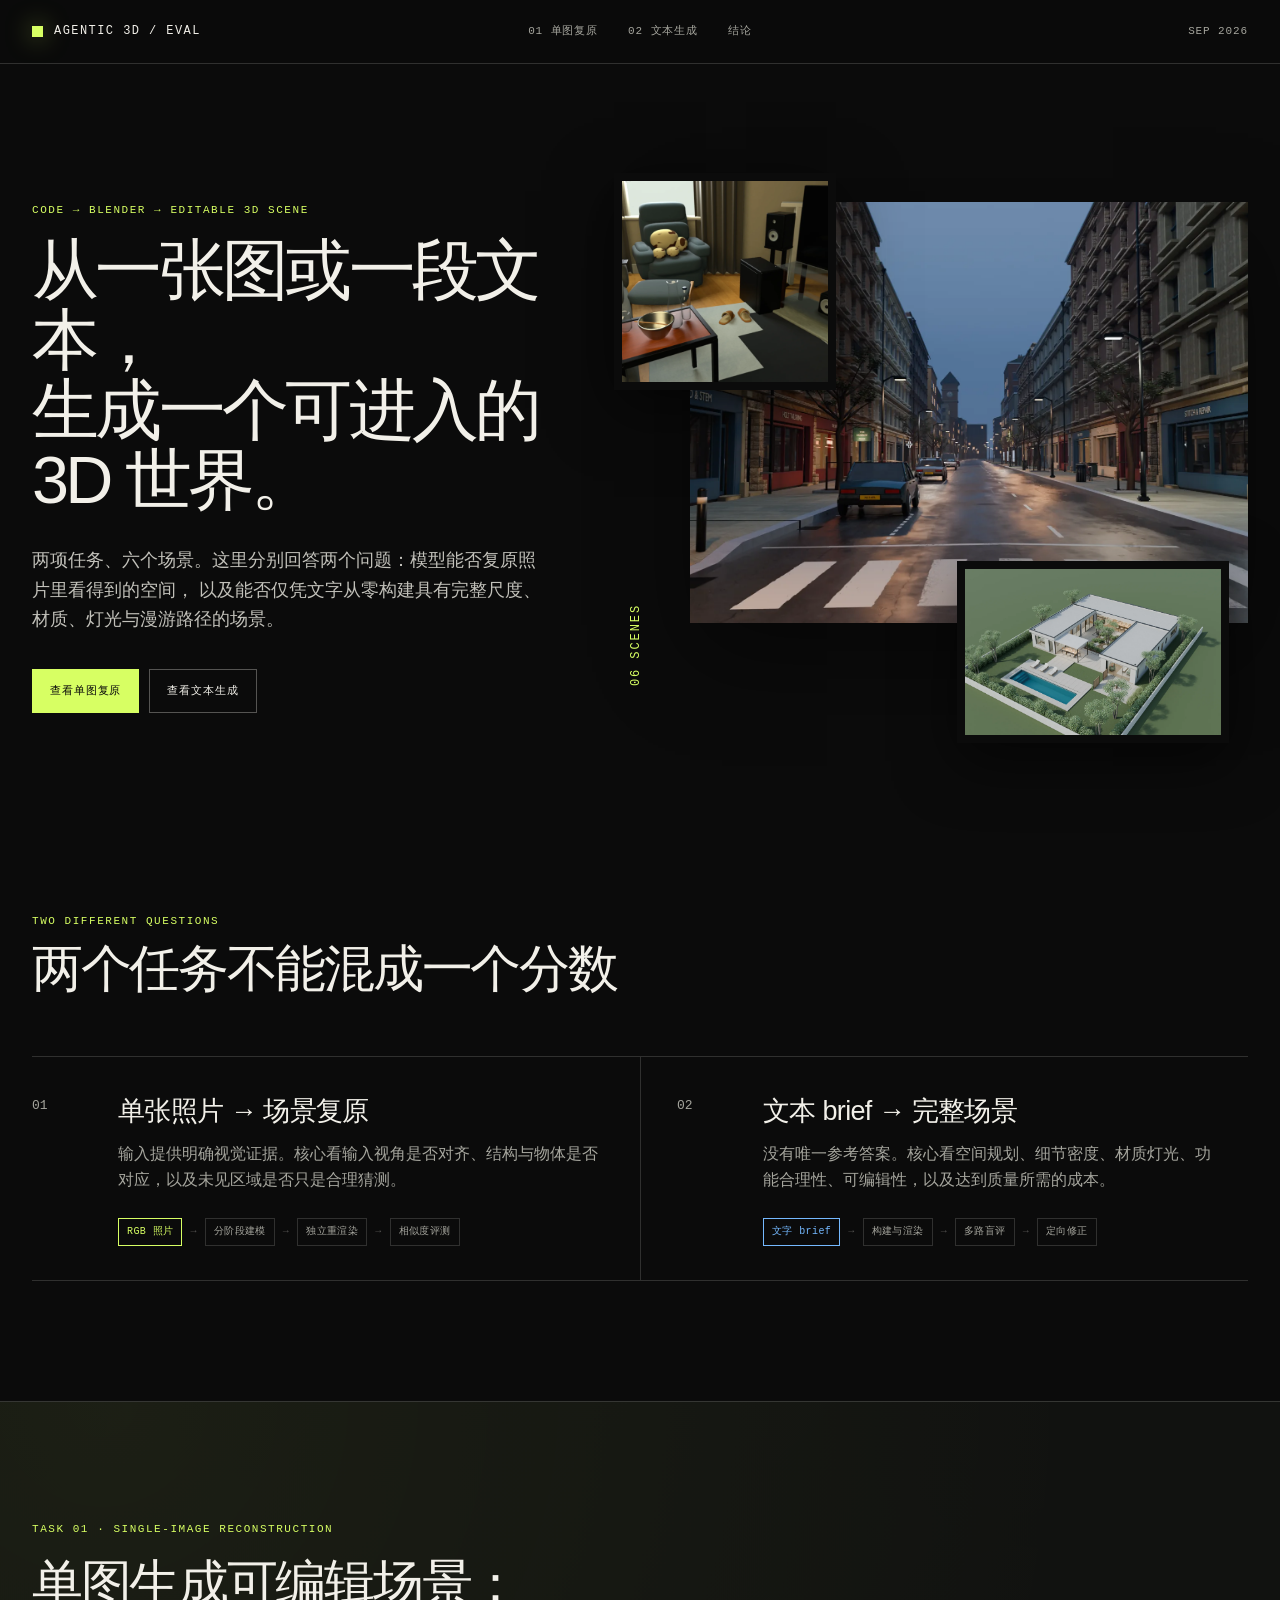
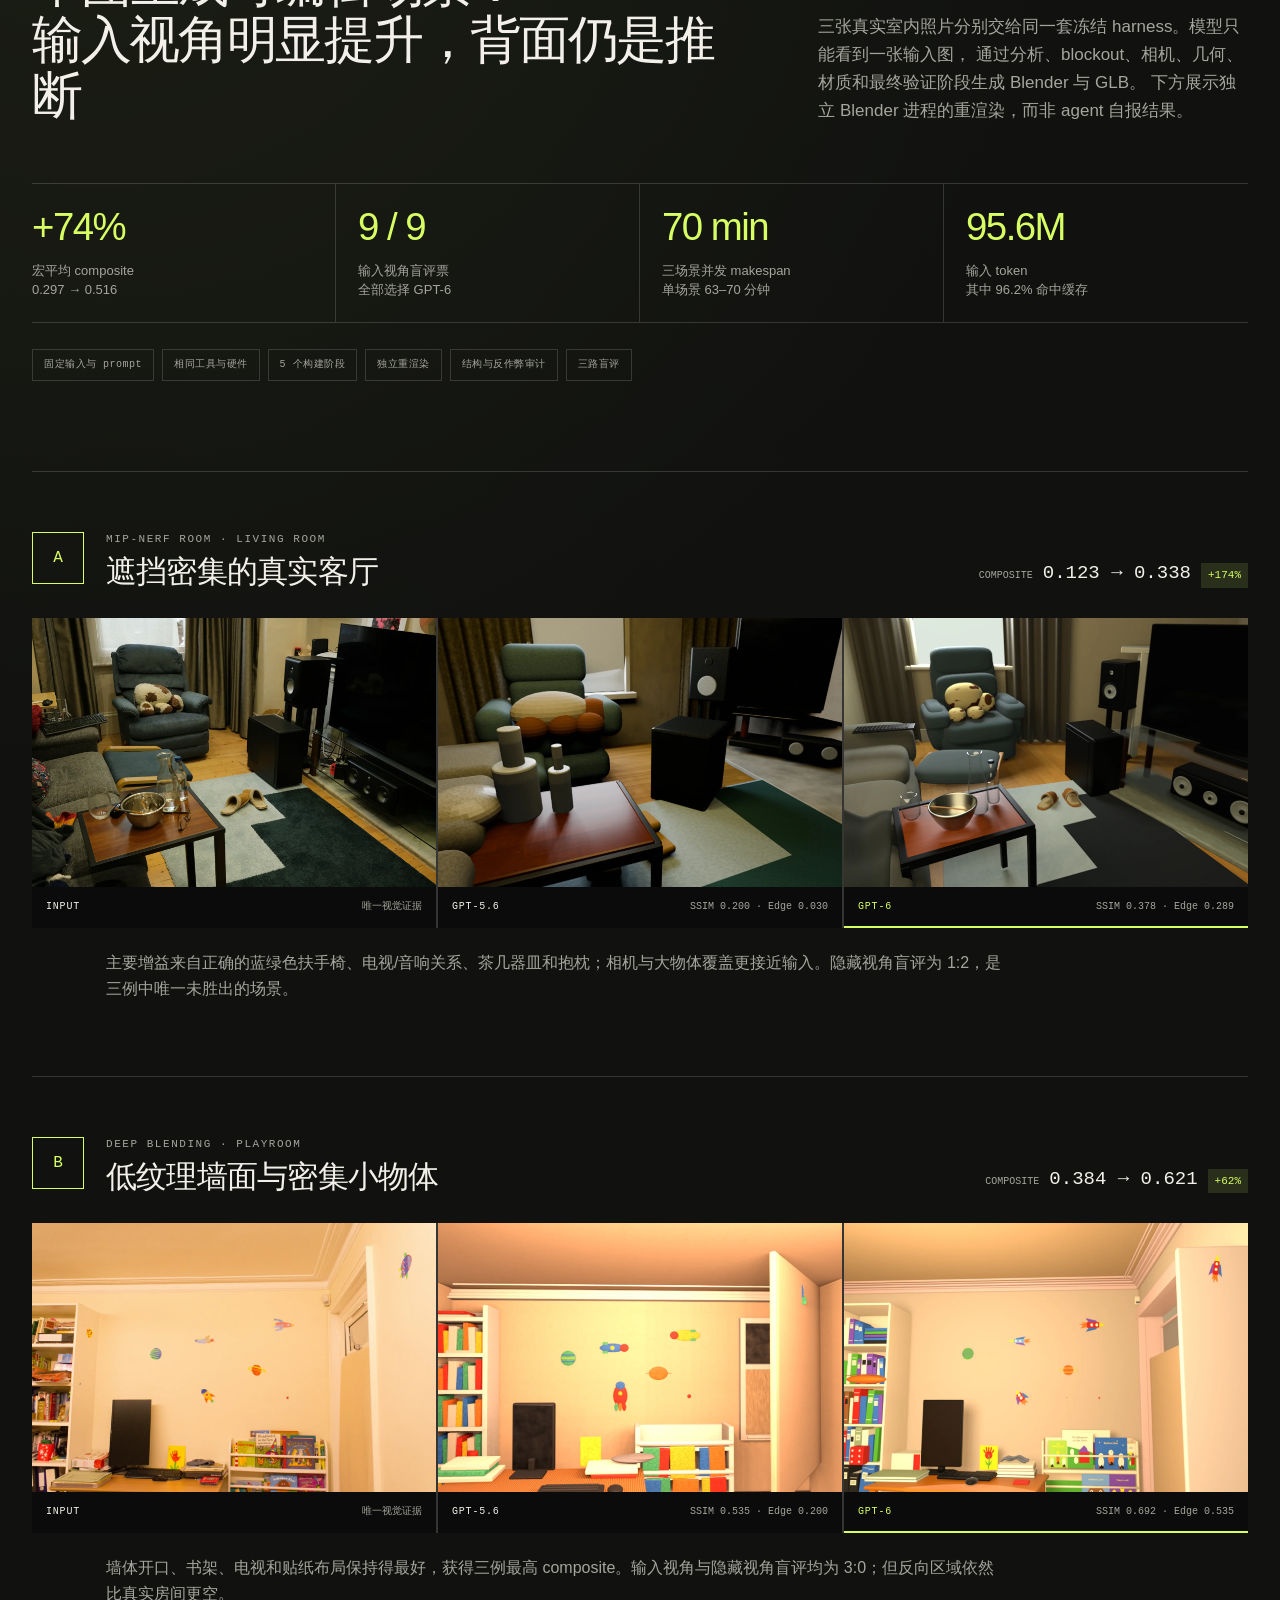
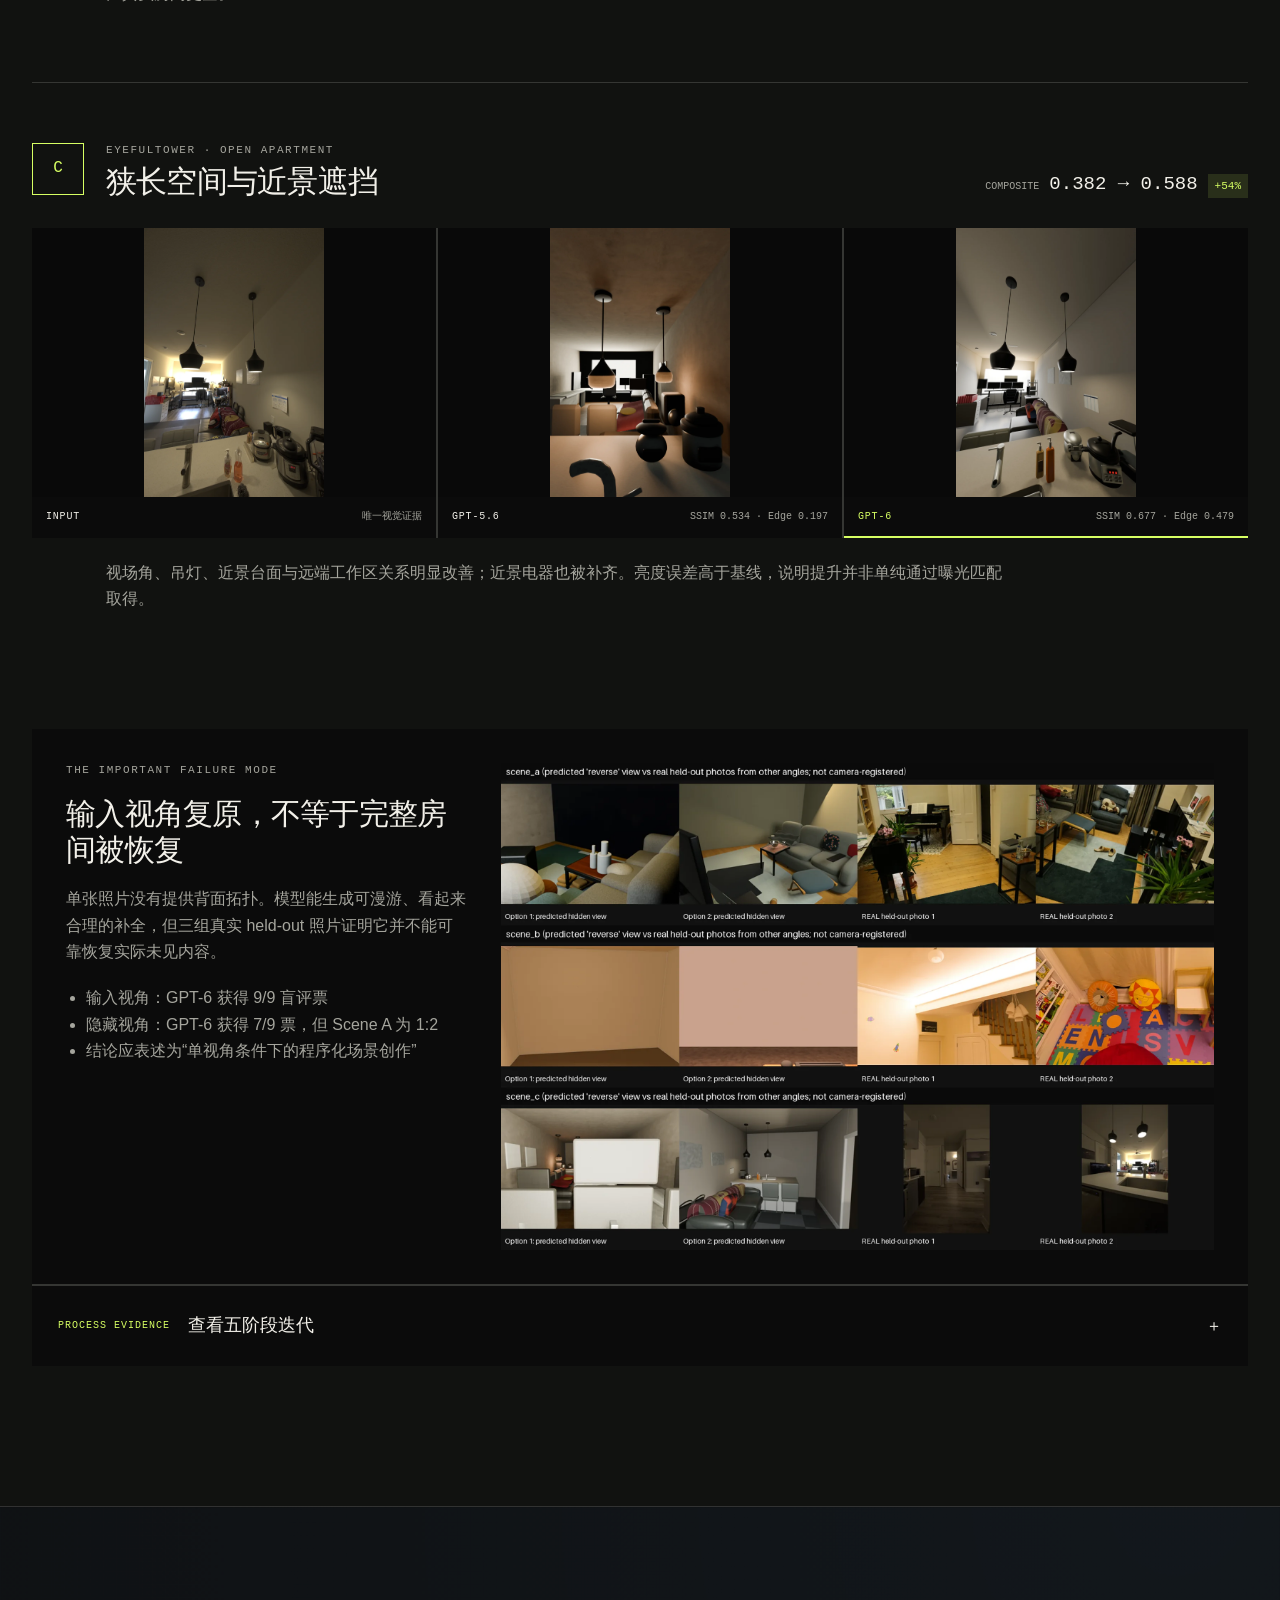
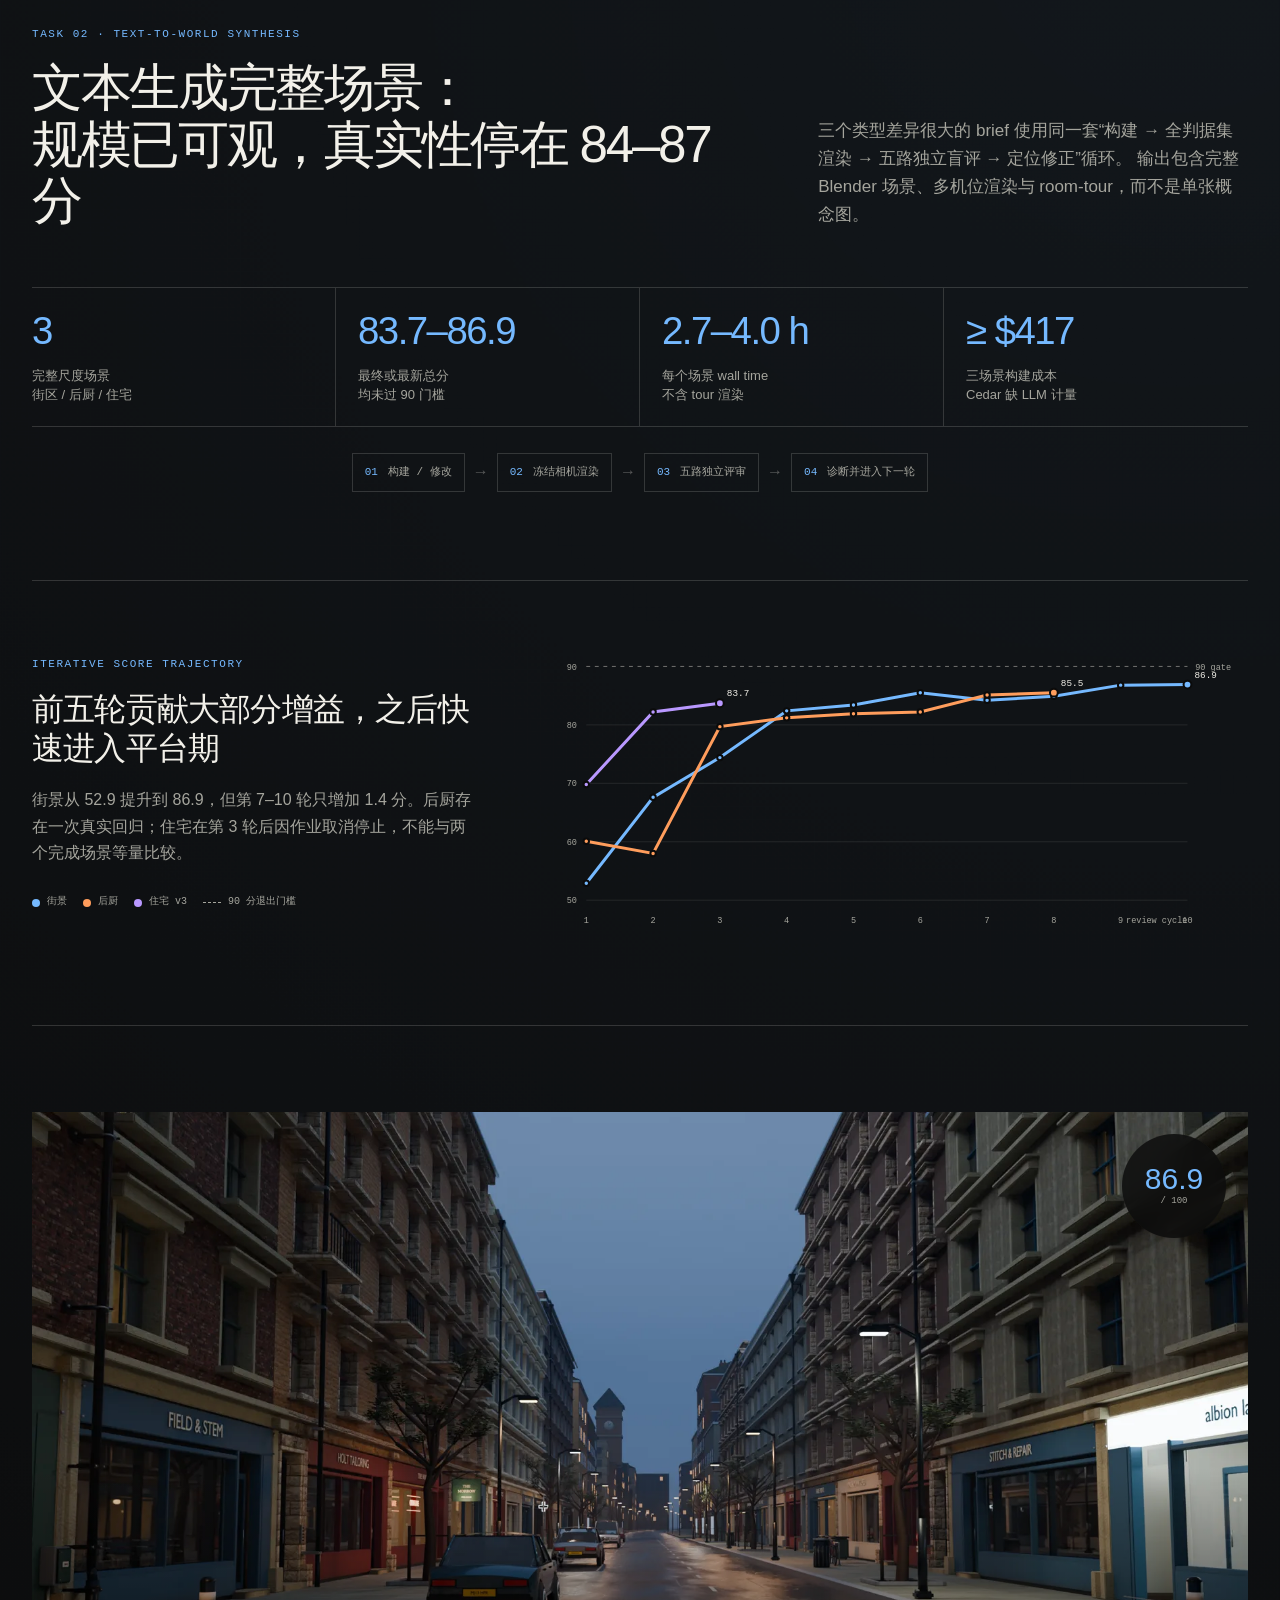
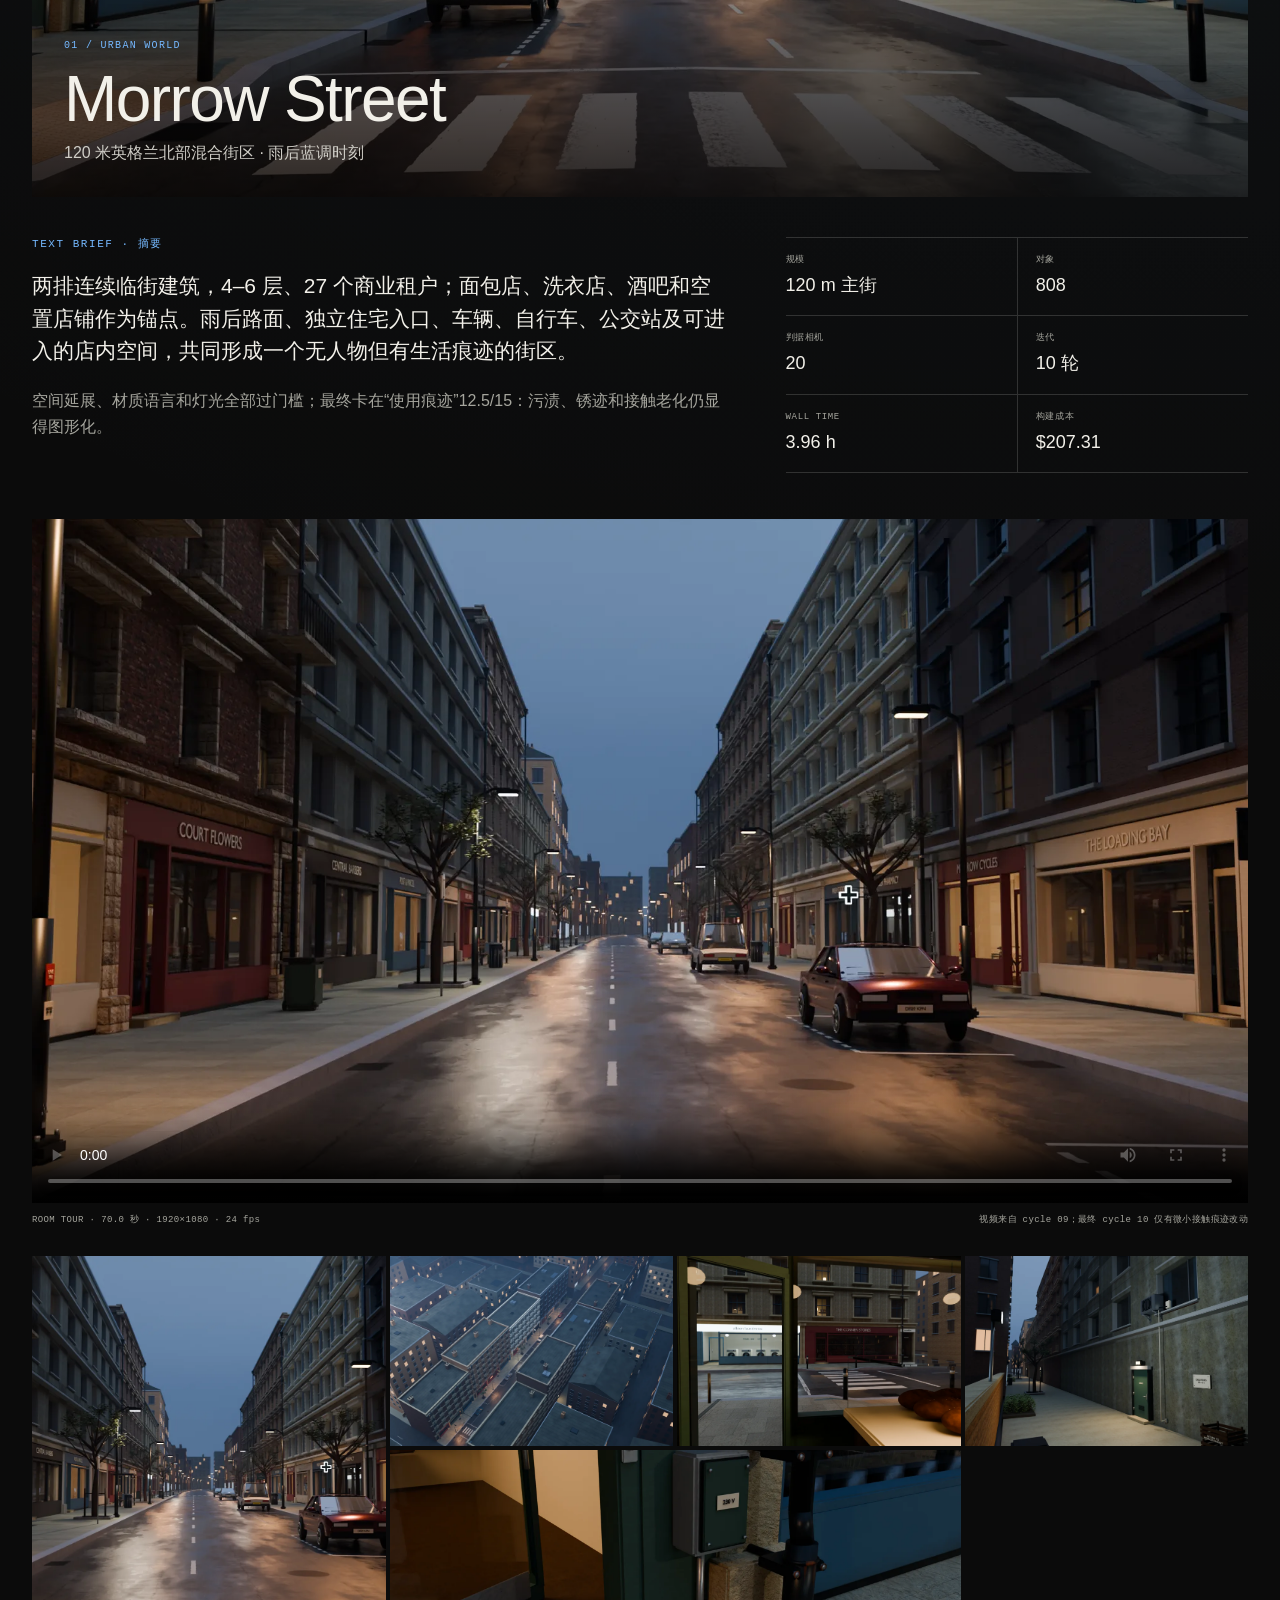
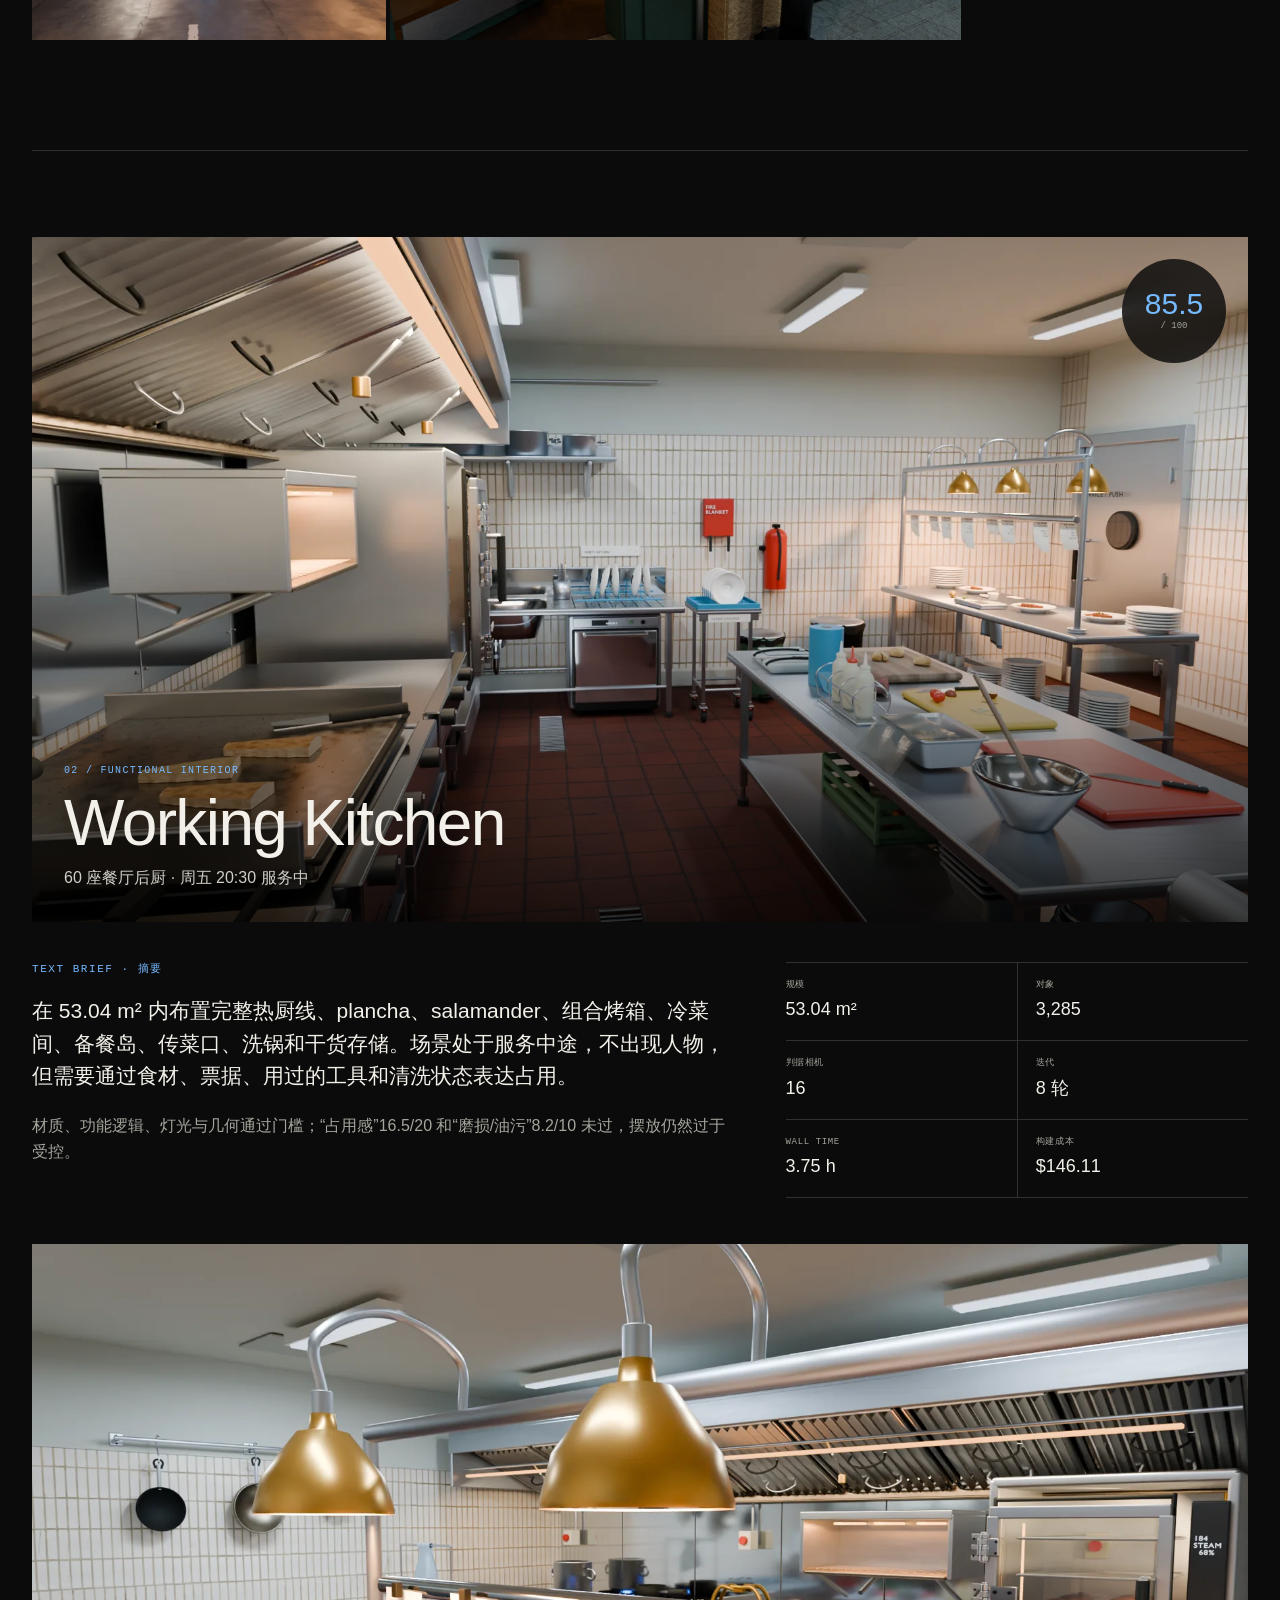
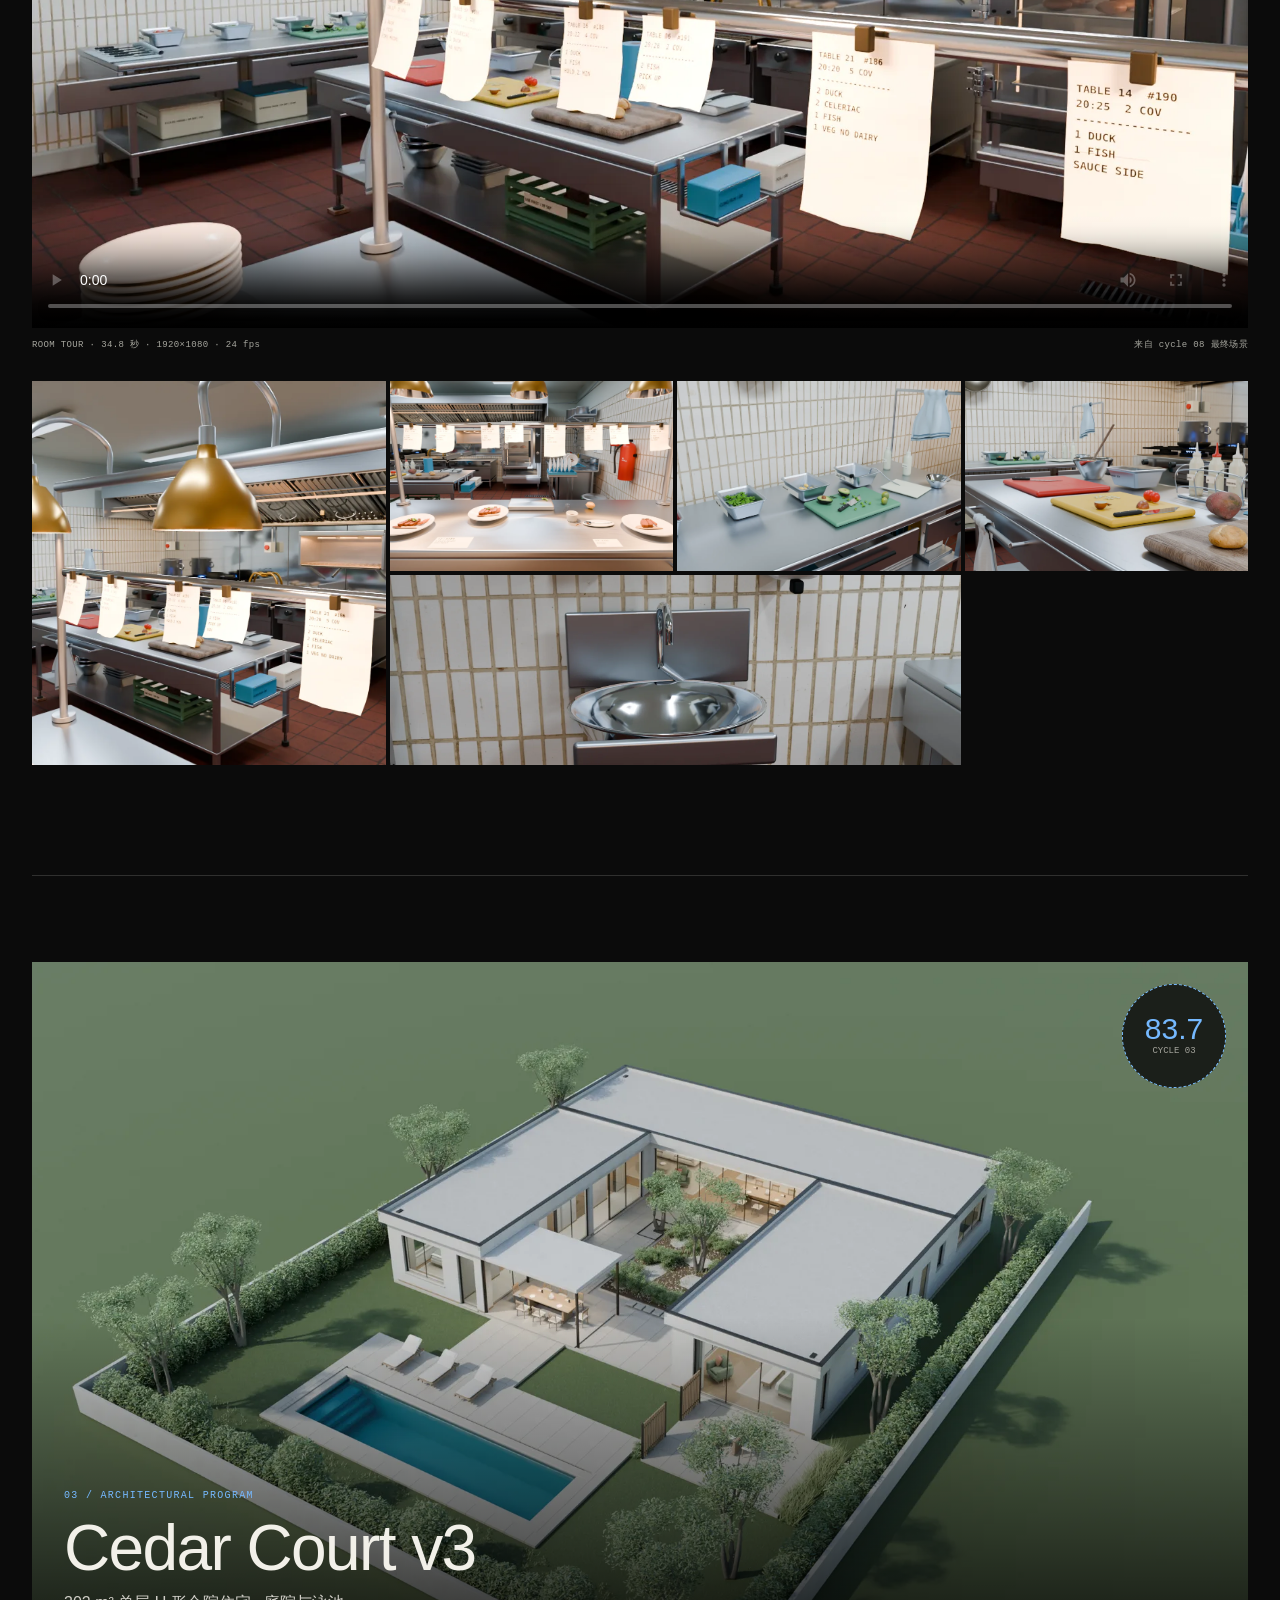
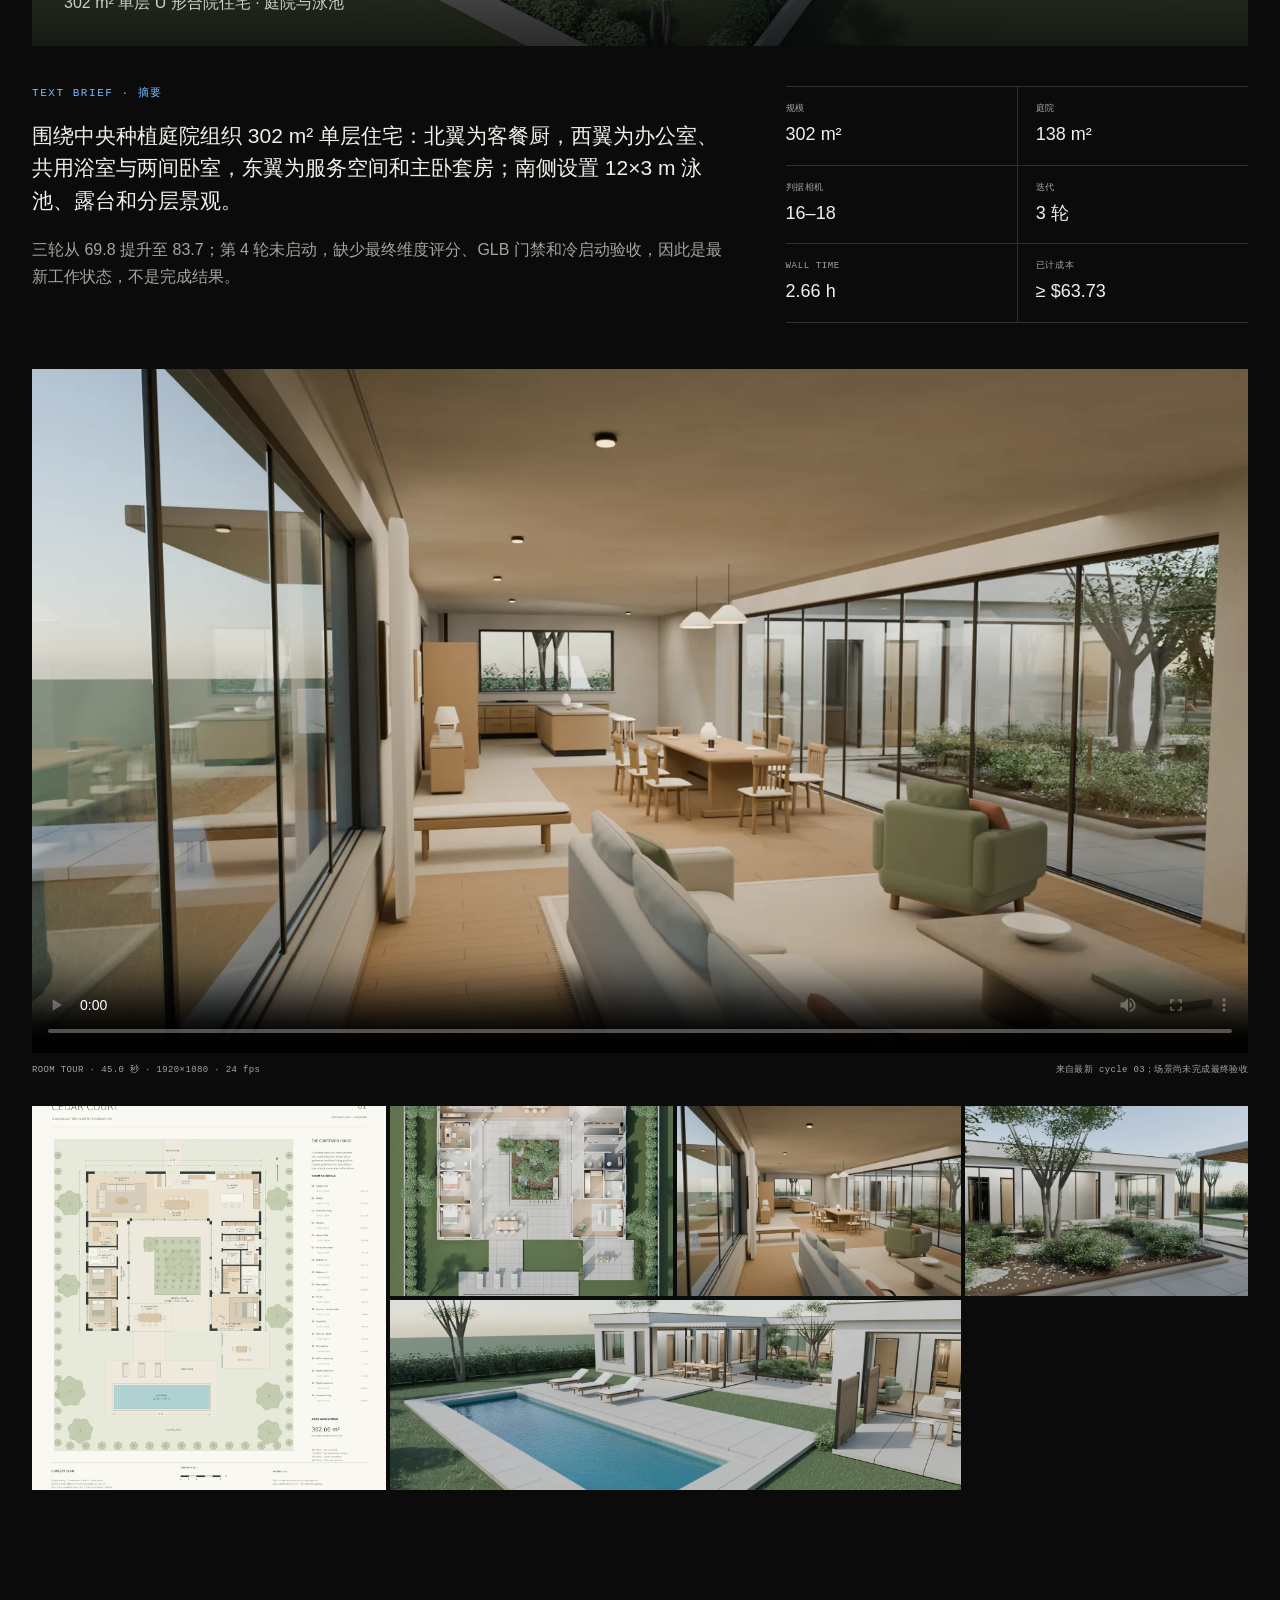
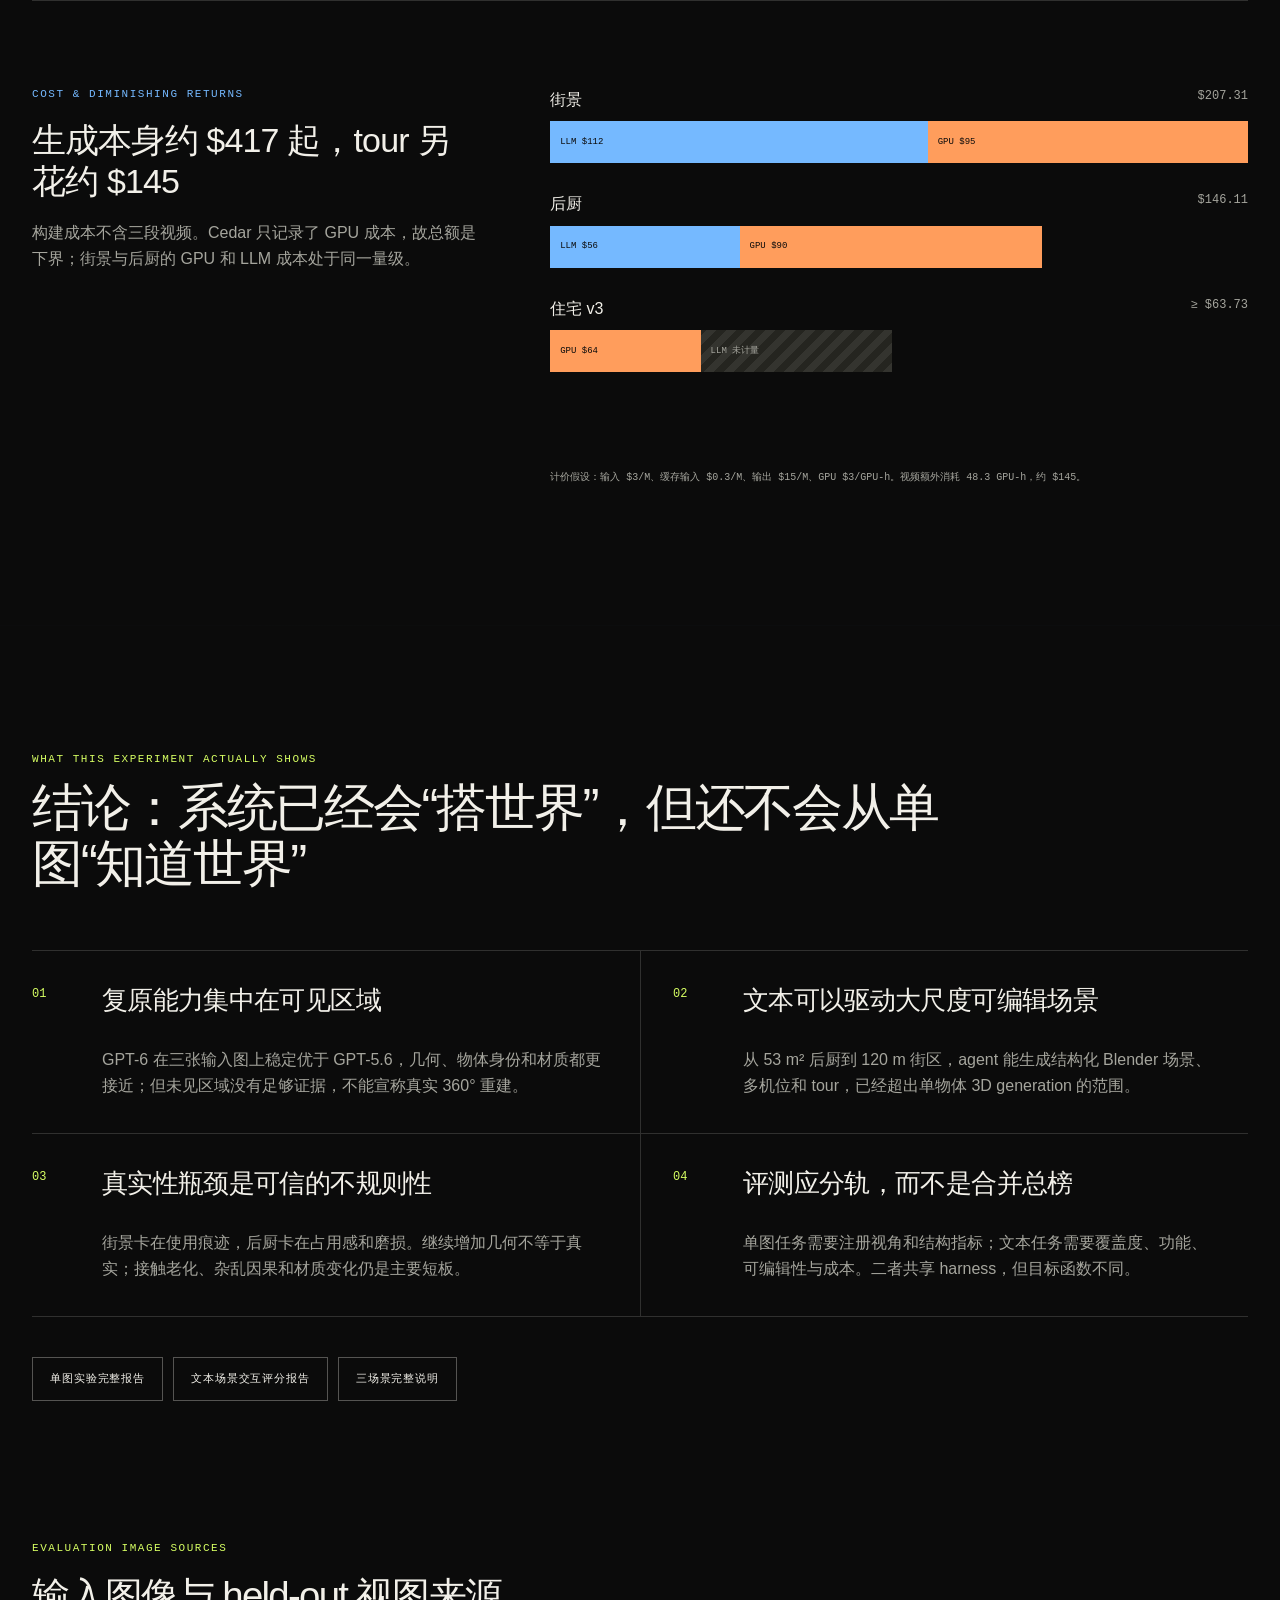
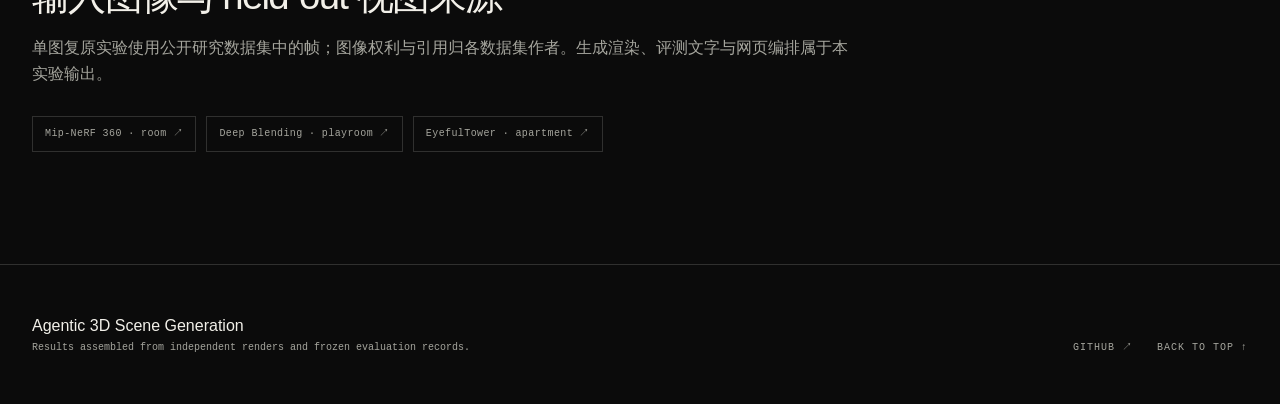
==== commit 48db8563: "Link the live Pages site and repository" ====
--- a/index.html
+++ b/index.html
@@ -486,7 +486,7 @@
 
   <footer>
     <div><strong>Agentic 3D Scene Generation</strong><span>Results assembled from independent renders and frozen evaluation records.</span></div>
-    <a href="#top">BACK TO TOP ↑</a>
+    <div class="footer-links"><a href="https://github.com/QihangCao/agentic-3d-scene-results">GITHUB ↗</a><a href="#top">BACK TO TOP ↑</a></div>
   </footer>
 
   <dialog id="lightbox" class="lightbox">
--- a/styles.css
+++ b/styles.css
@@ -420,6 +420,8 @@
 footer strong { font-weight: 500; }
 footer span { color: var(--muted); font-family: var(--mono); font-size: 10px; }
 footer a { color: var(--muted); font-family: var(--mono); font-size: 10px; letter-spacing: .1em; text-decoration: none; }
+.footer-links { flex-direction: row; gap: 24px; }
+.footer-links a:hover { color: var(--text); }
 
 .lightbox {
   width: min(94vw, 1600px);
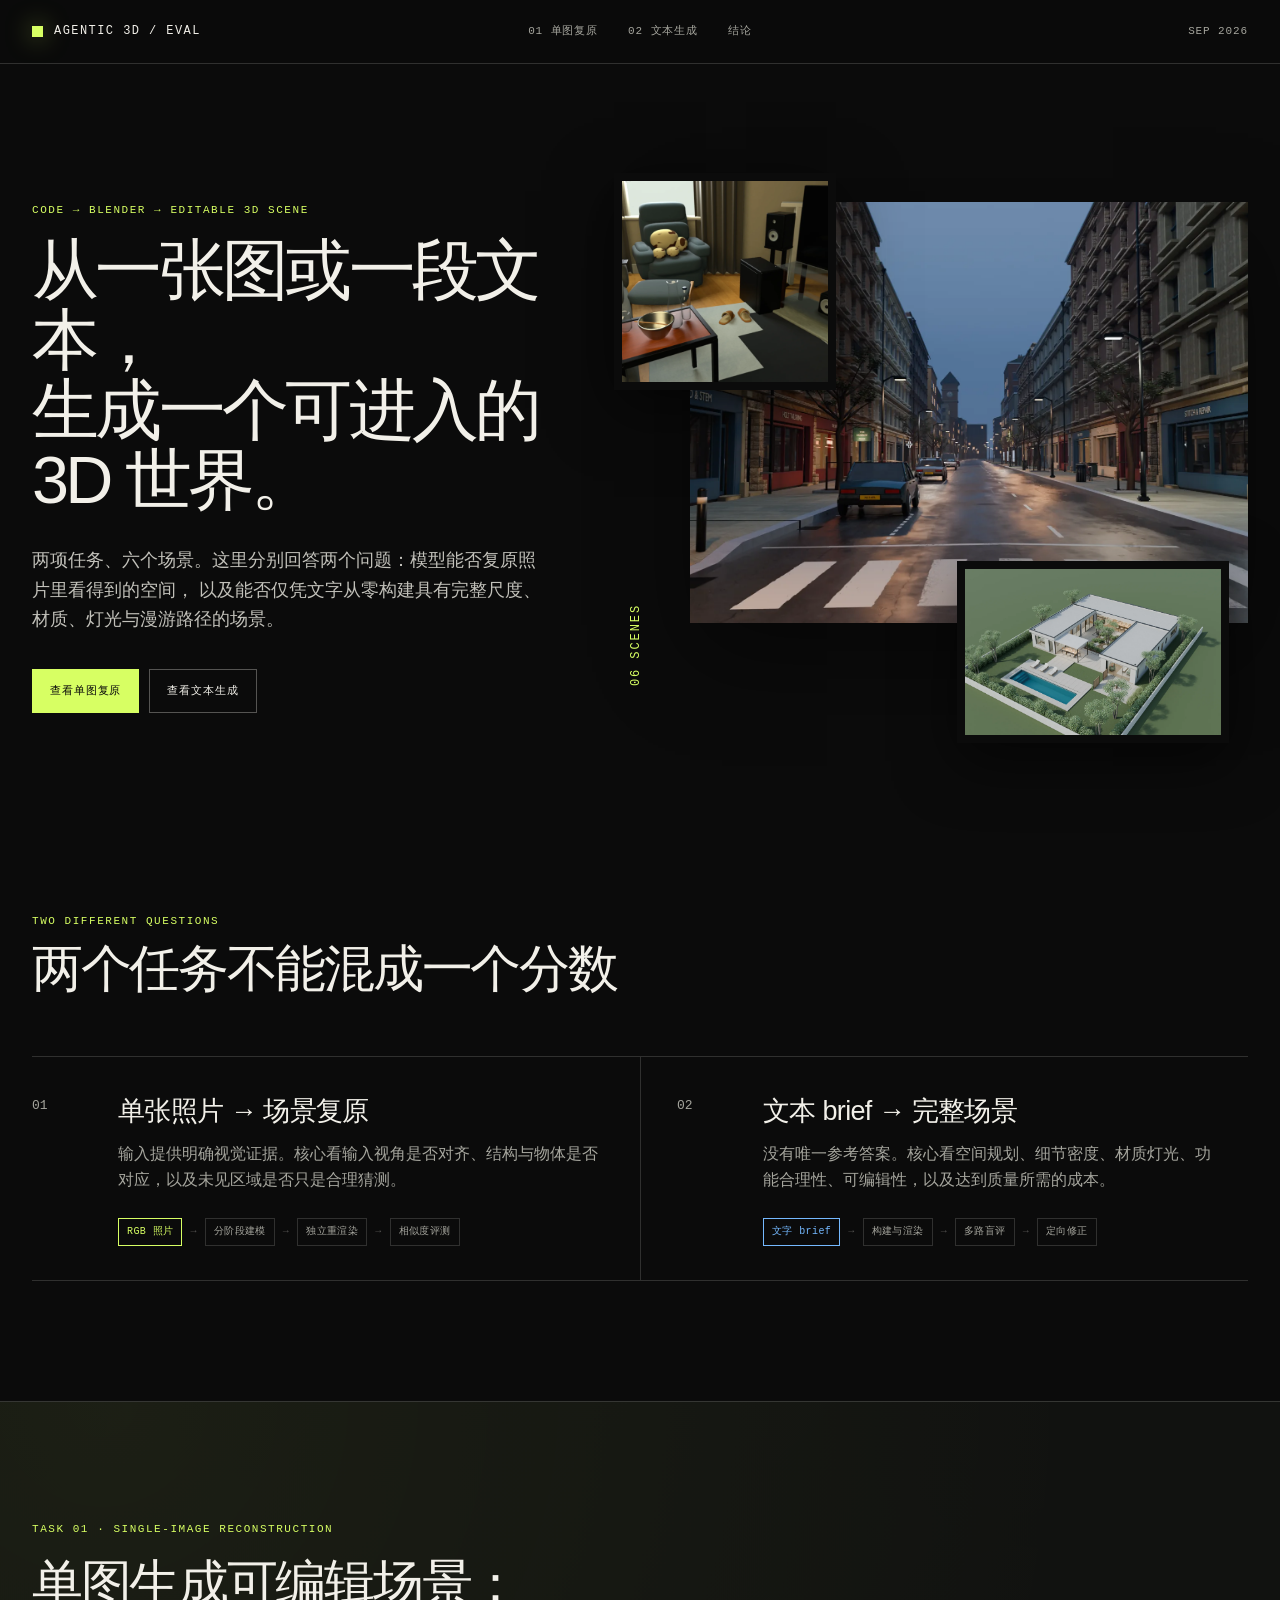
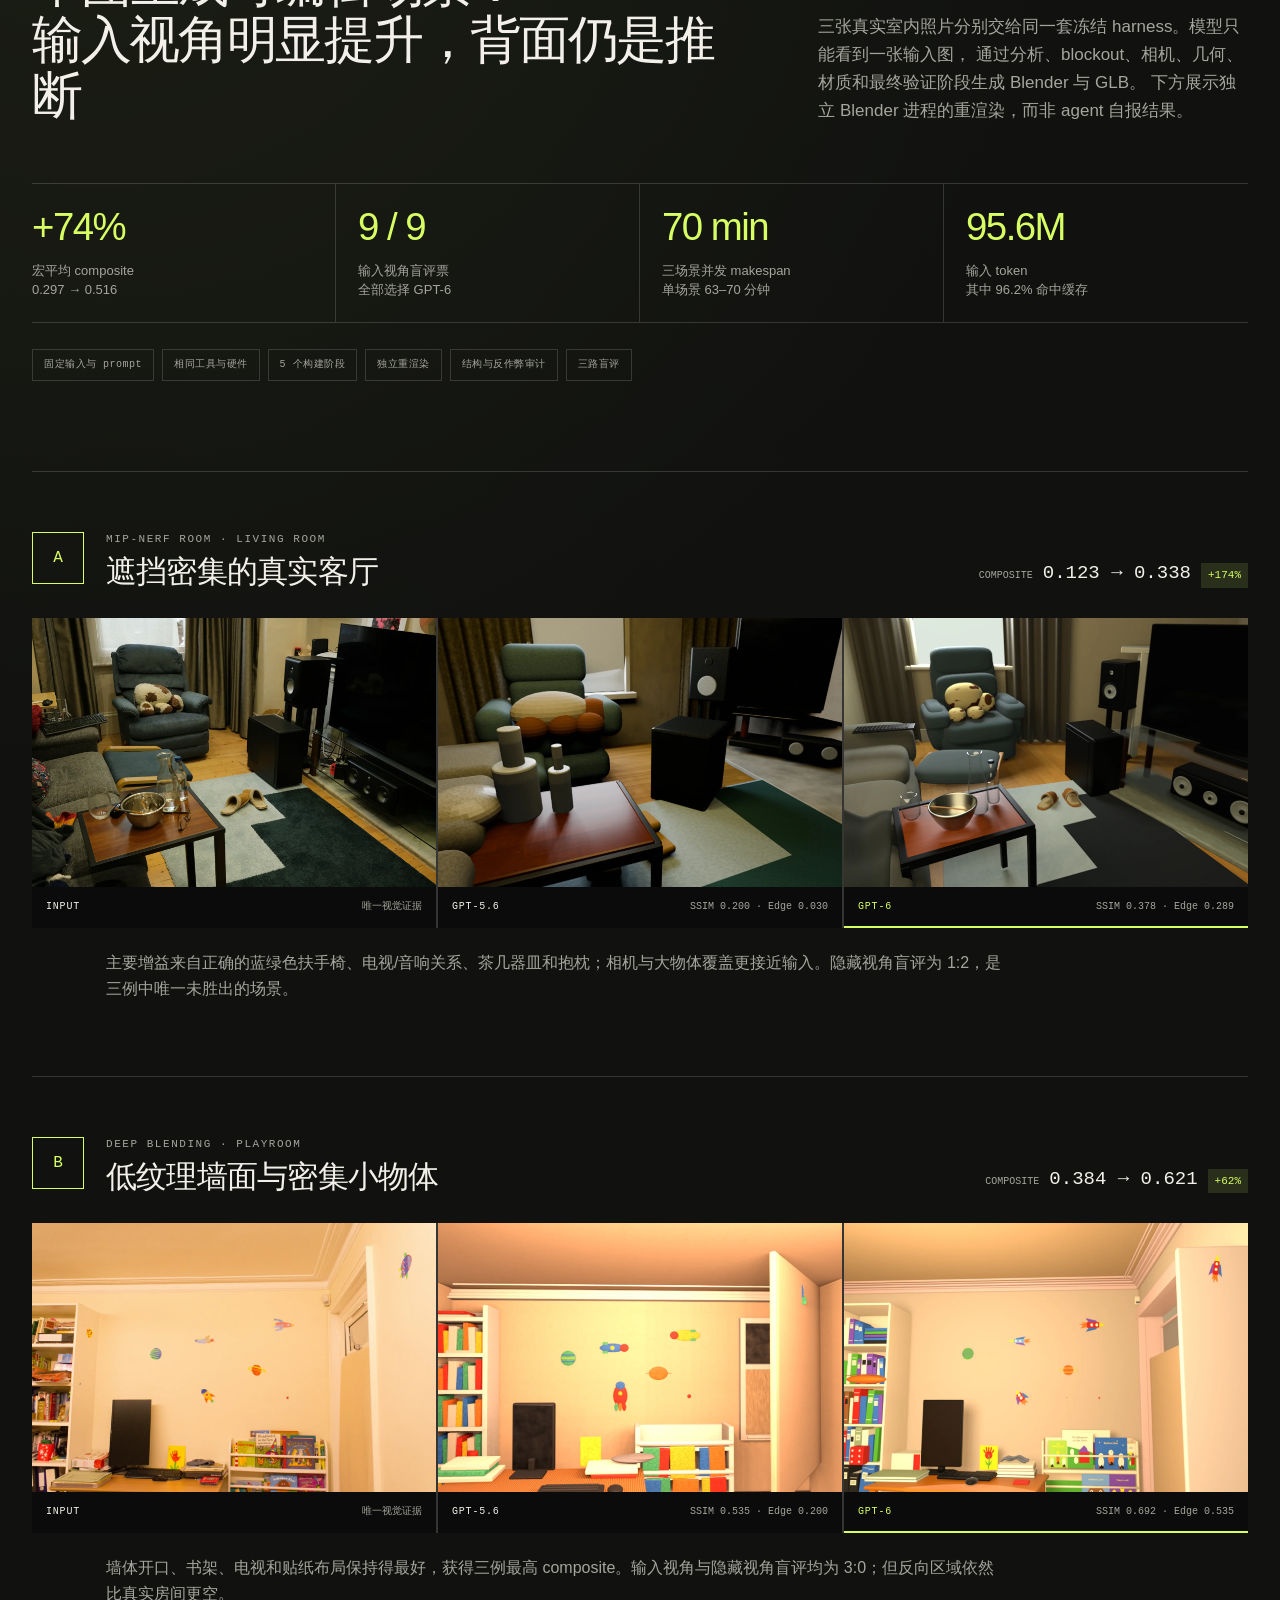
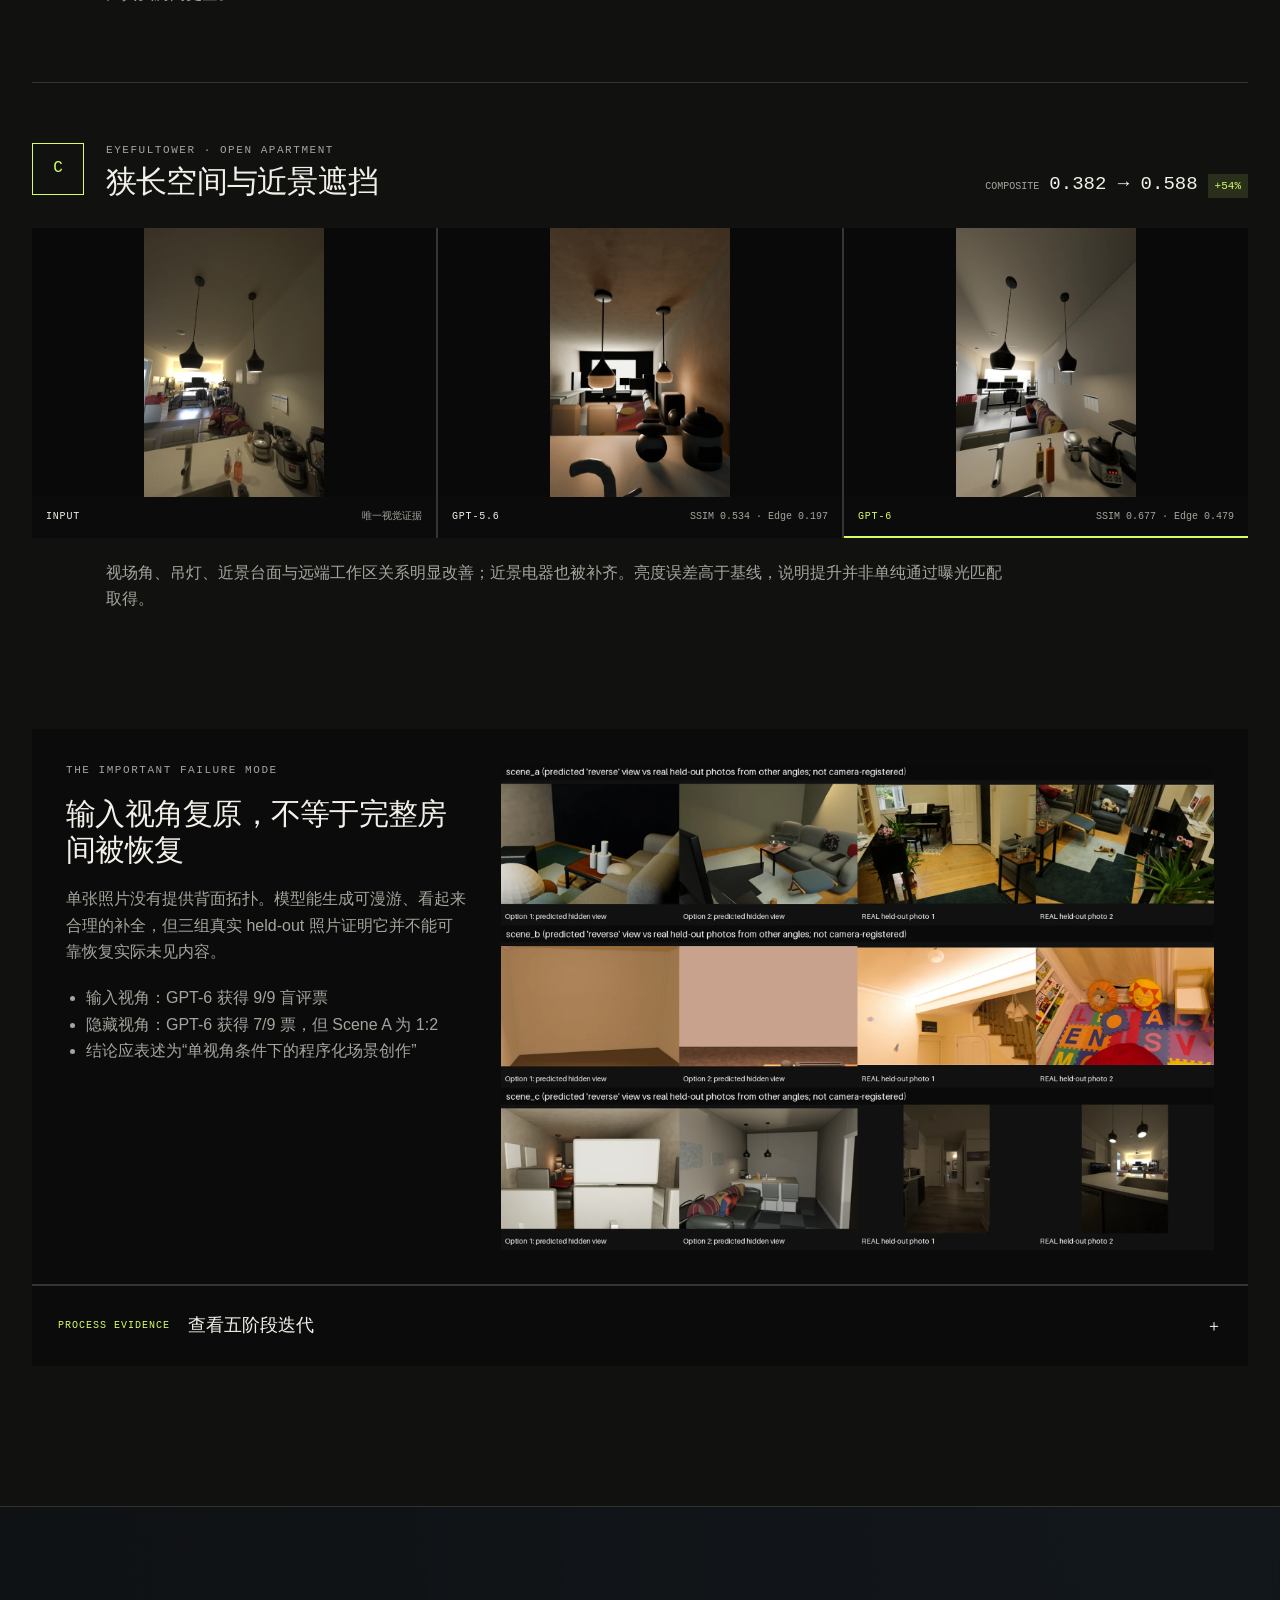
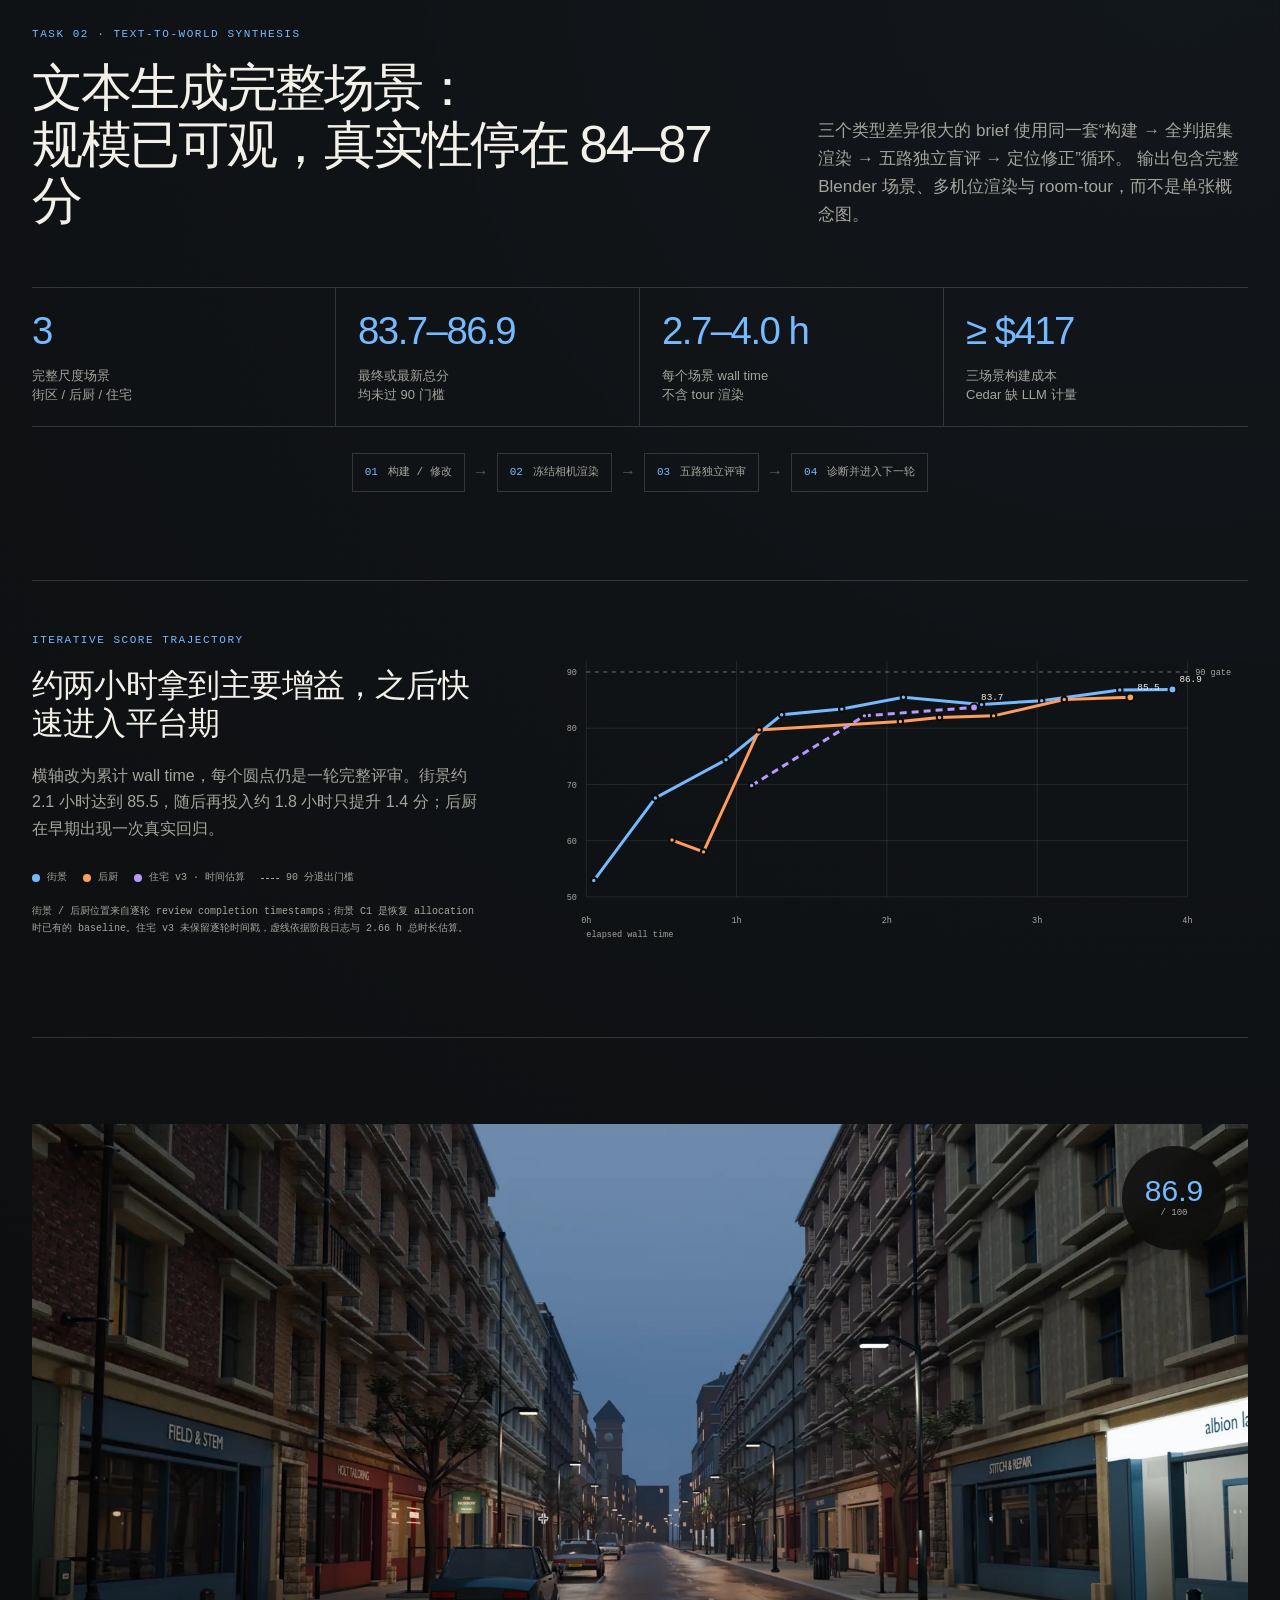
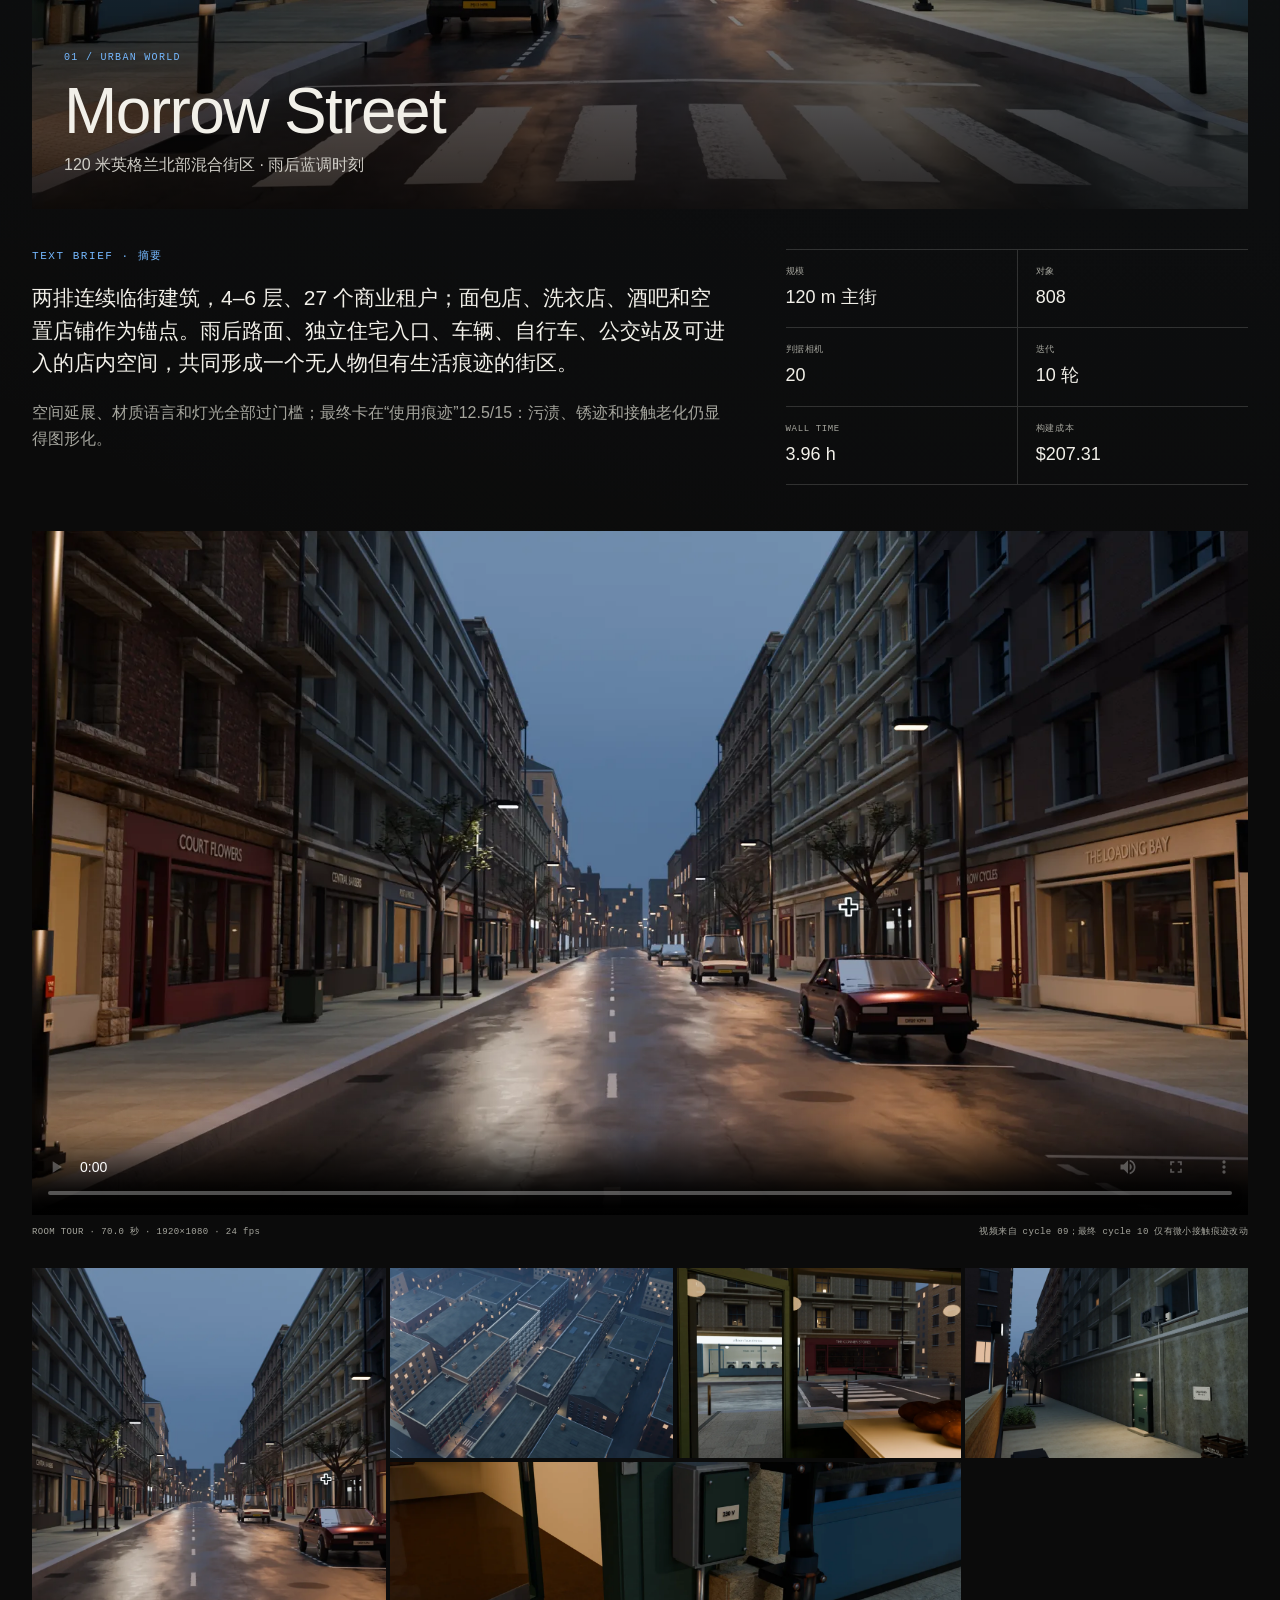
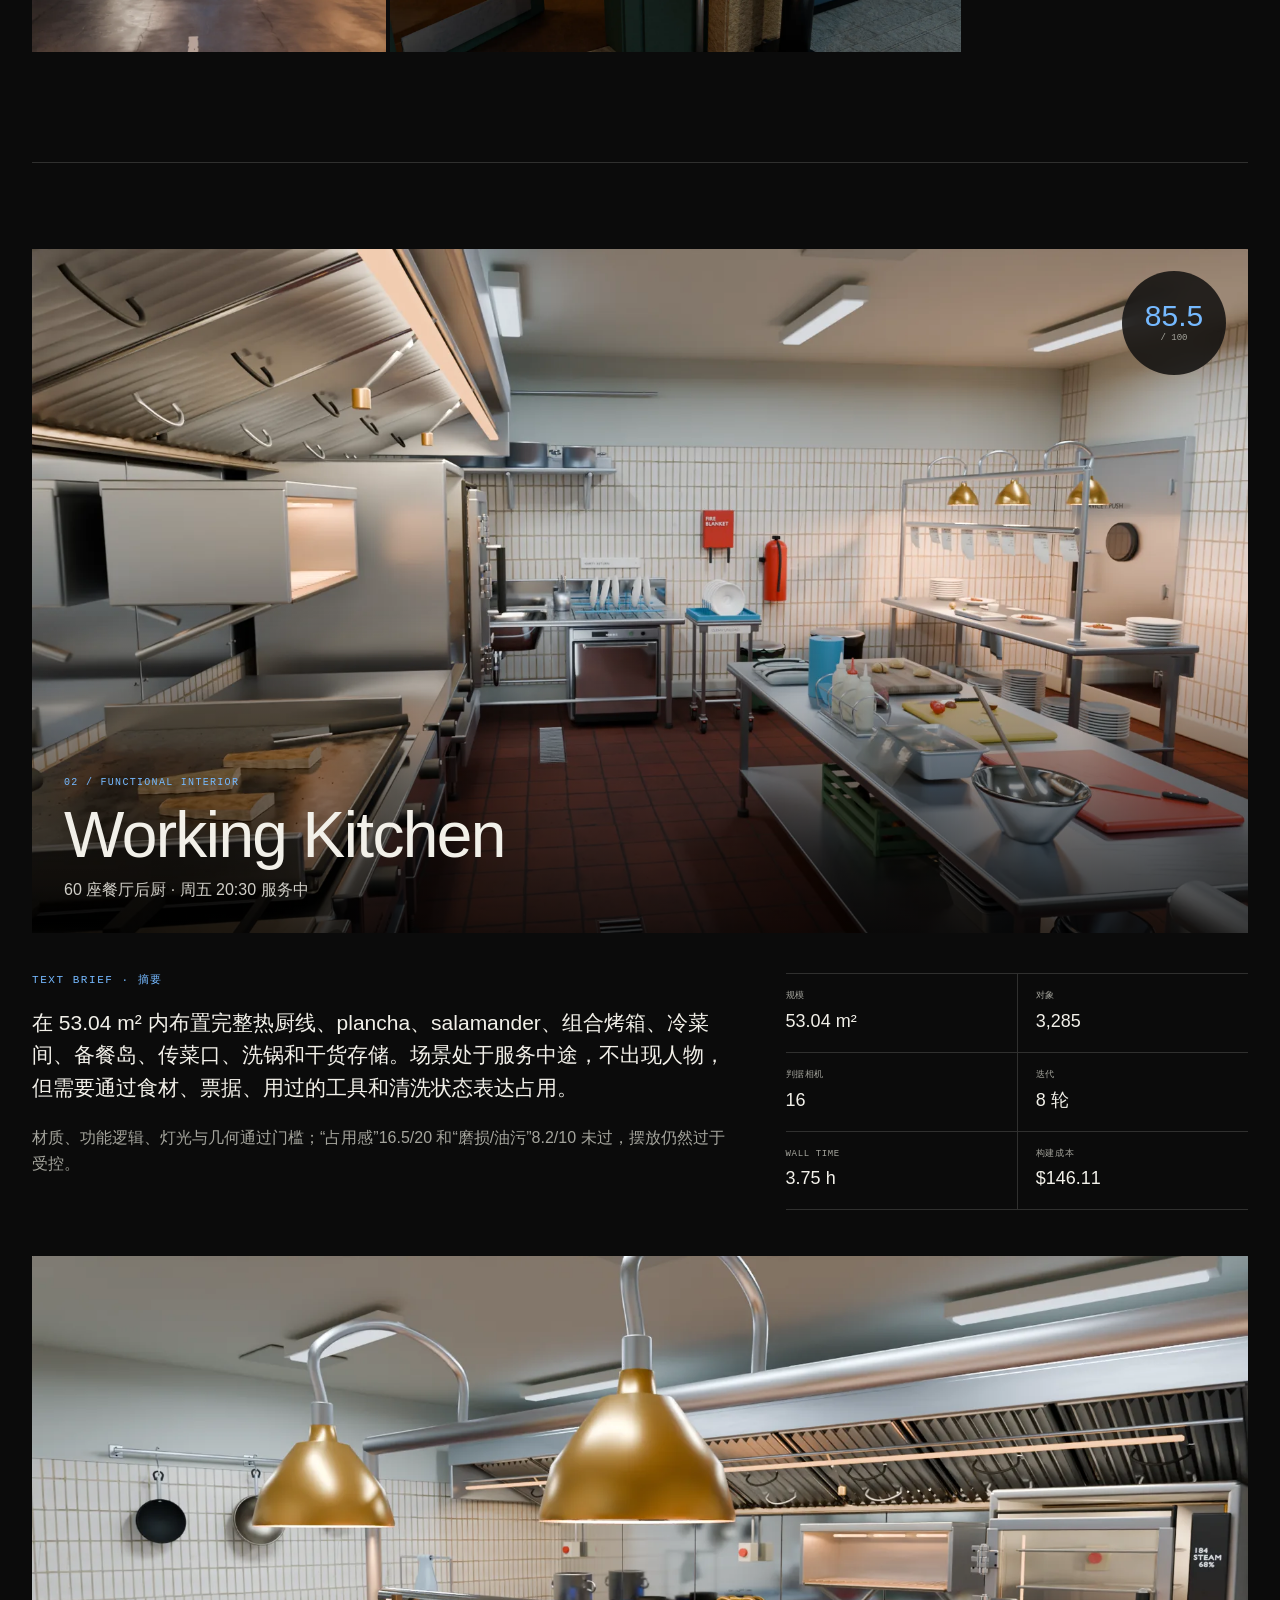
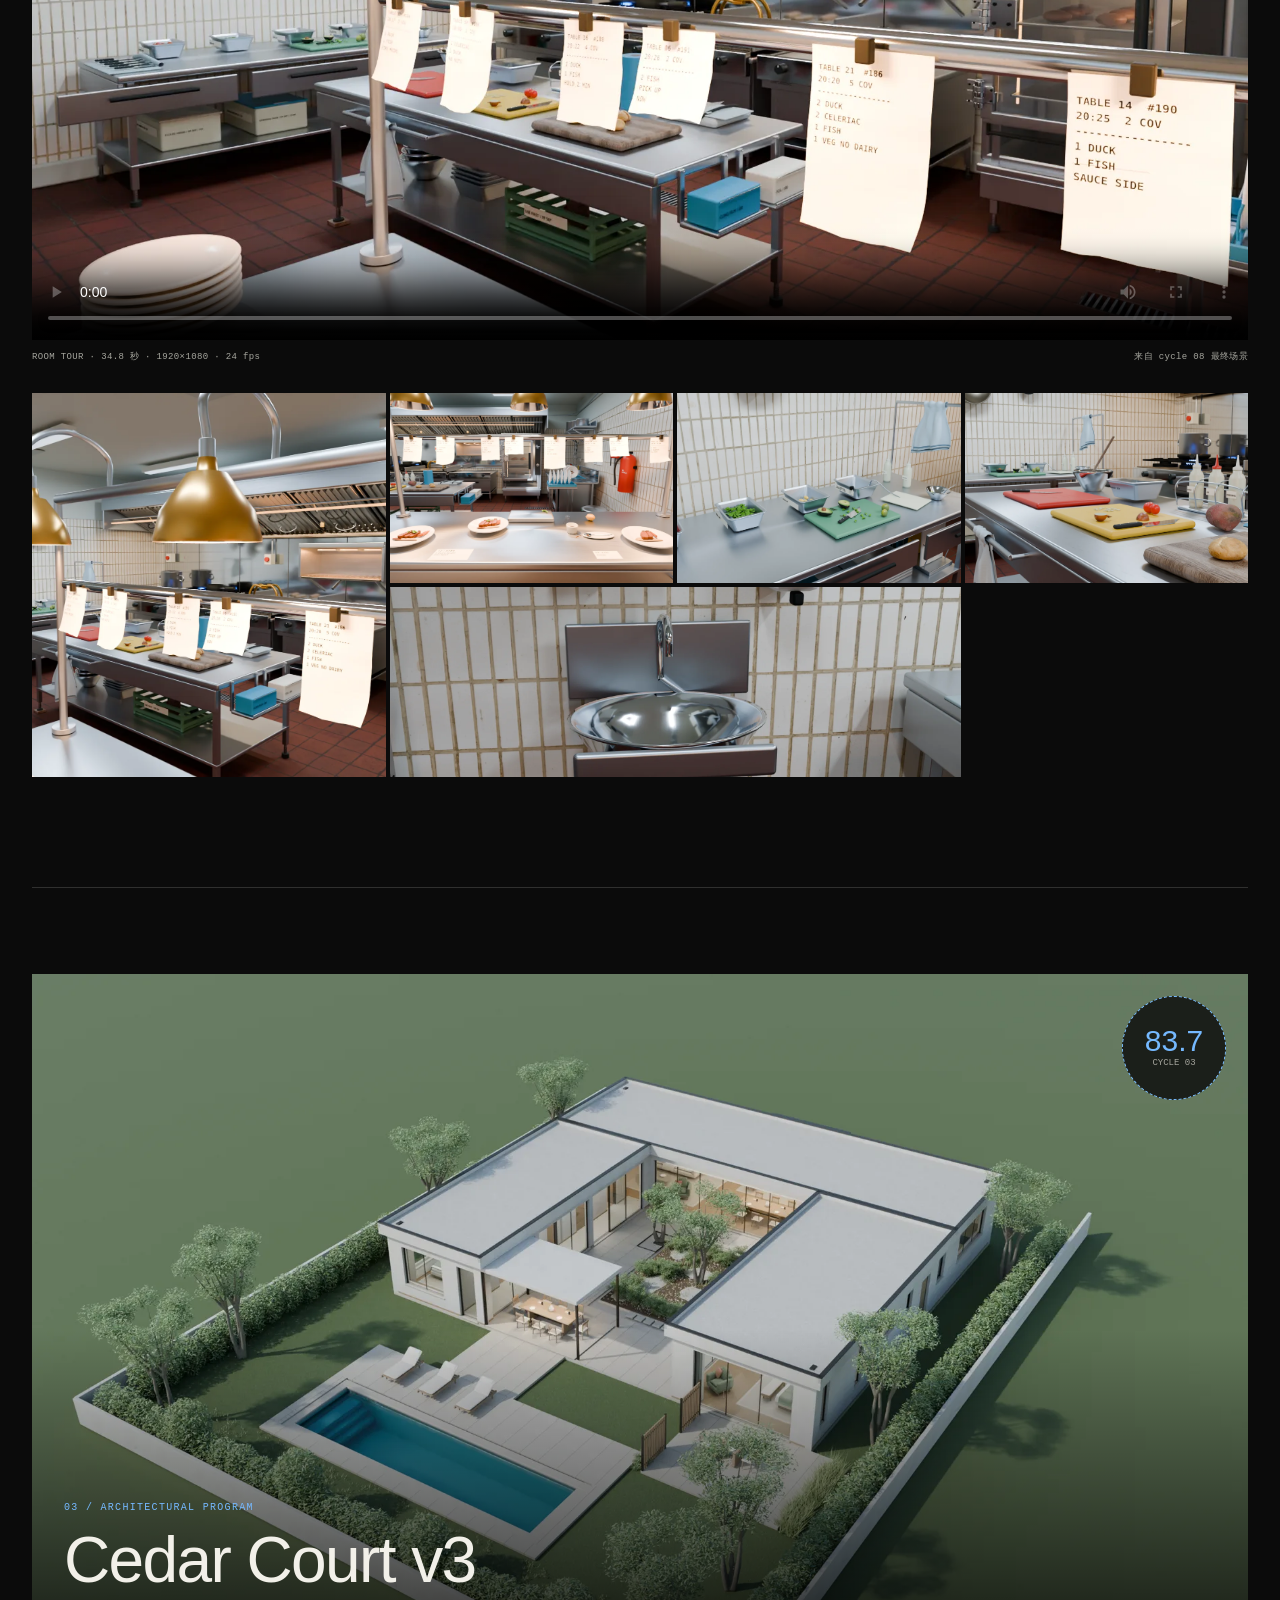
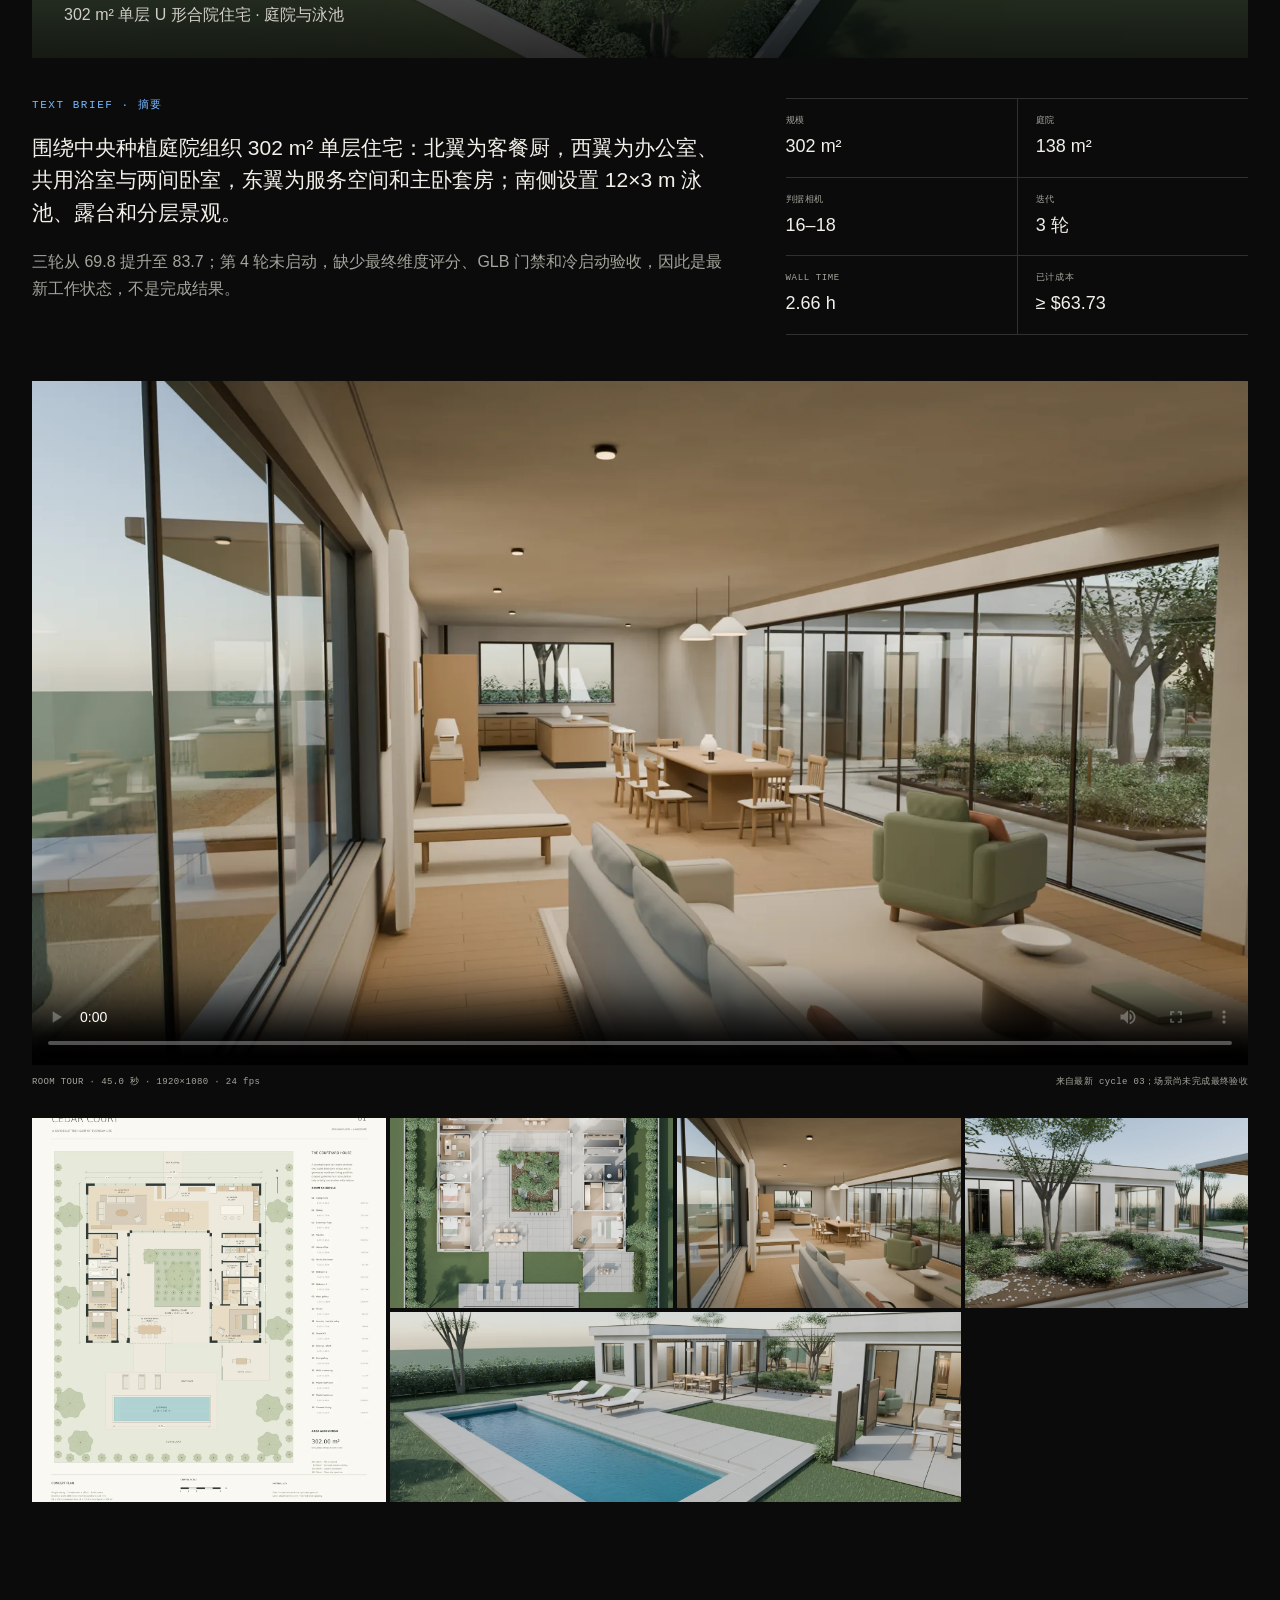
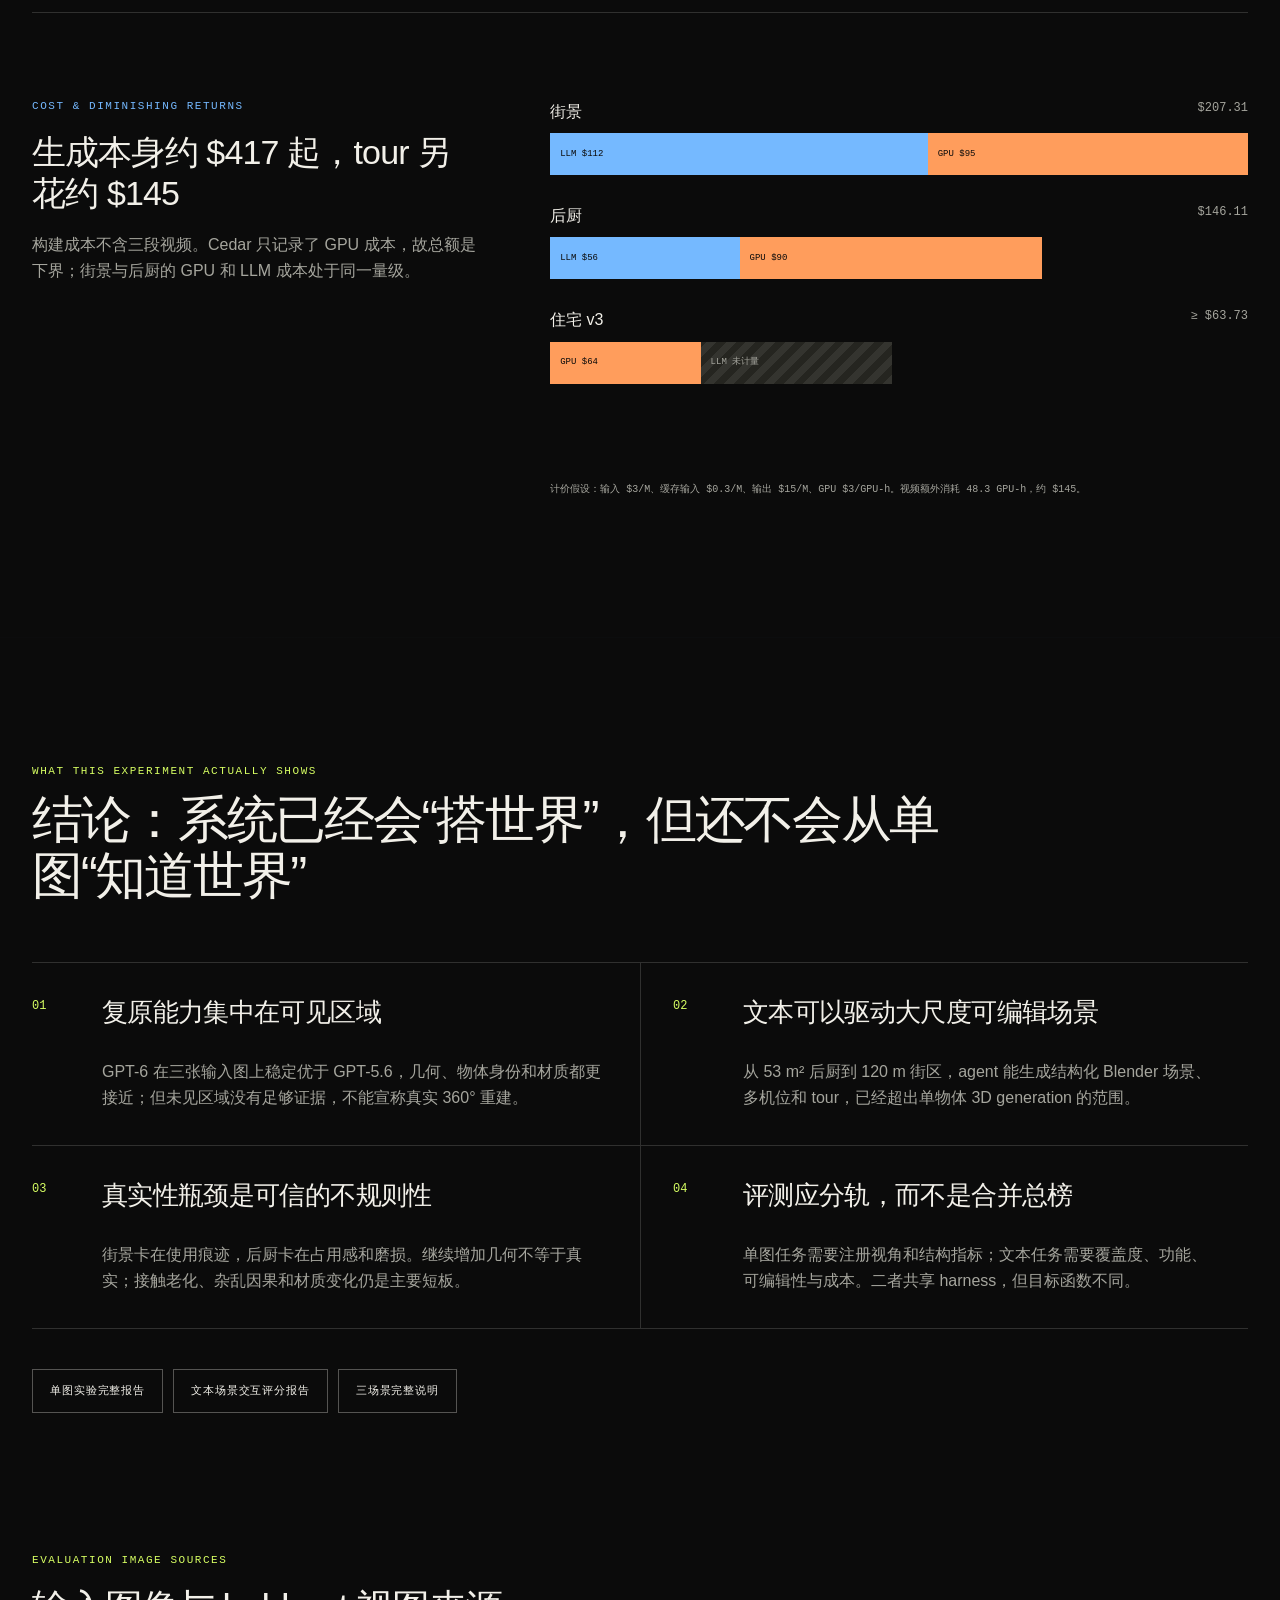
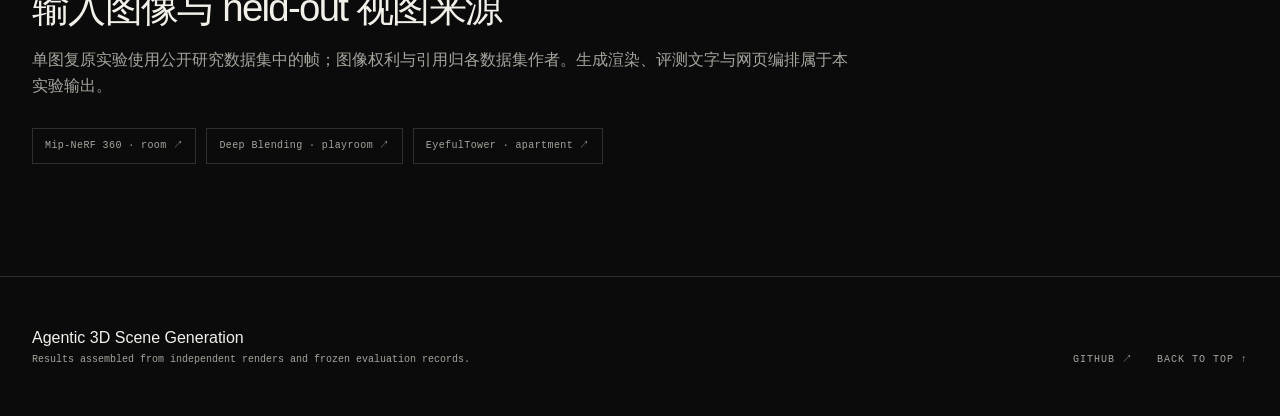
==== commit ccb7de0b: "Plot optimization scores against elapsed time" ====
--- a/index.html
+++ b/index.html
@@ -272,16 +272,17 @@
         <section class="score-section" aria-labelledby="score-title">
           <div class="score-copy">
             <p class="eyebrow">ITERATIVE SCORE TRAJECTORY</p>
-            <h3 id="score-title">前五轮贡献大部分增益，之后快速进入平台期</h3>
-            <p>街景从 52.9 提升到 86.9，但第 7–10 轮只增加 1.4 分。后厨存在一次真实回归；住宅在第 3 轮后因作业取消停止，不能与两个完成场景等量比较。</p>
+            <h3 id="score-title">约两小时拿到主要增益，之后快速进入平台期</h3>
+            <p>横轴改为累计 wall time，每个圆点仍是一轮完整评审。街景约 2.1 小时达到 85.5，随后再投入约 1.8 小时只提升 1.4 分；后厨在早期出现一次真实回归。</p>
             <div class="chart-legend" aria-label="图例">
               <span><i class="legend-dot street-dot"></i>街景</span>
               <span><i class="legend-dot kitchen-dot"></i>后厨</span>
-              <span><i class="legend-dot cedar-dot"></i>住宅 v3</span>
+              <span><i class="legend-dot cedar-dot"></i>住宅 v3 · 时间估算</span>
               <span><i class="legend-line"></i>90 分退出门槛</span>
             </div>
-          </div>
-          <div id="score-chart" class="score-chart" role="img" aria-label="三场景逐轮评分曲线。街景最终 86.9，后厨最终 85.5，住宅第三轮 83.7 后停止。"></div>
+            <p class="chart-note">街景 / 后厨位置来自逐轮 review completion timestamps；街景 C1 是恢复 allocation 时已有的 baseline。住宅 v3 未保留逐轮时间戳，虚线依据阶段日志与 2.66 h 总时长估算。</p>
+          </div>
+          <div id="score-chart" class="score-chart" role="img" aria-label="三场景评分随累计 wall time 变化的曲线。每个点代表一个评审周期；街景最终 86.9，后厨最终 85.5，住宅第三轮 83.7 后停止。"></div>
         </section>
 
         <article class="world-case street-case" id="street">
--- a/styles.css
+++ b/styles.css
@@ -328,6 +328,7 @@
 .score-section { display: grid; grid-template-columns: .78fr 1.22fr; gap: 70px; align-items: center; padding: 52px 0 90px; border-top: 1px solid var(--line); }
 .score-copy h3 { margin-bottom: 20px; font-size: 32px; }
 .score-copy > p:not(.eyebrow) { color: var(--muted); }
+.score-copy .chart-note { margin-top: 18px; color: var(--muted); font-family: var(--mono); font-size: 10px; line-height: 1.65; }
 .chart-legend { display: flex; flex-wrap: wrap; gap: 16px; margin-top: 28px; color: var(--muted); font-family: var(--mono); font-size: 10px; }
 .chart-legend span { display: flex; align-items: center; gap: 7px; }
 .legend-dot { width: 8px; height: 8px; border-radius: 50%; }
@@ -343,7 +344,7 @@
 .score-chart .series-line { fill: none; stroke-width: 3; vector-effect: non-scaling-stroke; }
 .score-chart .series-street { stroke: var(--blue); }
 .score-chart .series-kitchen { stroke: var(--orange); }
-.score-chart .series-cedar { stroke: var(--purple); }
+.score-chart .series-cedar { stroke: var(--purple); stroke-dasharray: 7 5; }
 .score-chart circle { vector-effect: non-scaling-stroke; stroke: var(--bg); stroke-width: 2; }
 .score-chart .point-street { fill: var(--blue); }
 .score-chart .point-kitchen { fill: var(--orange); }
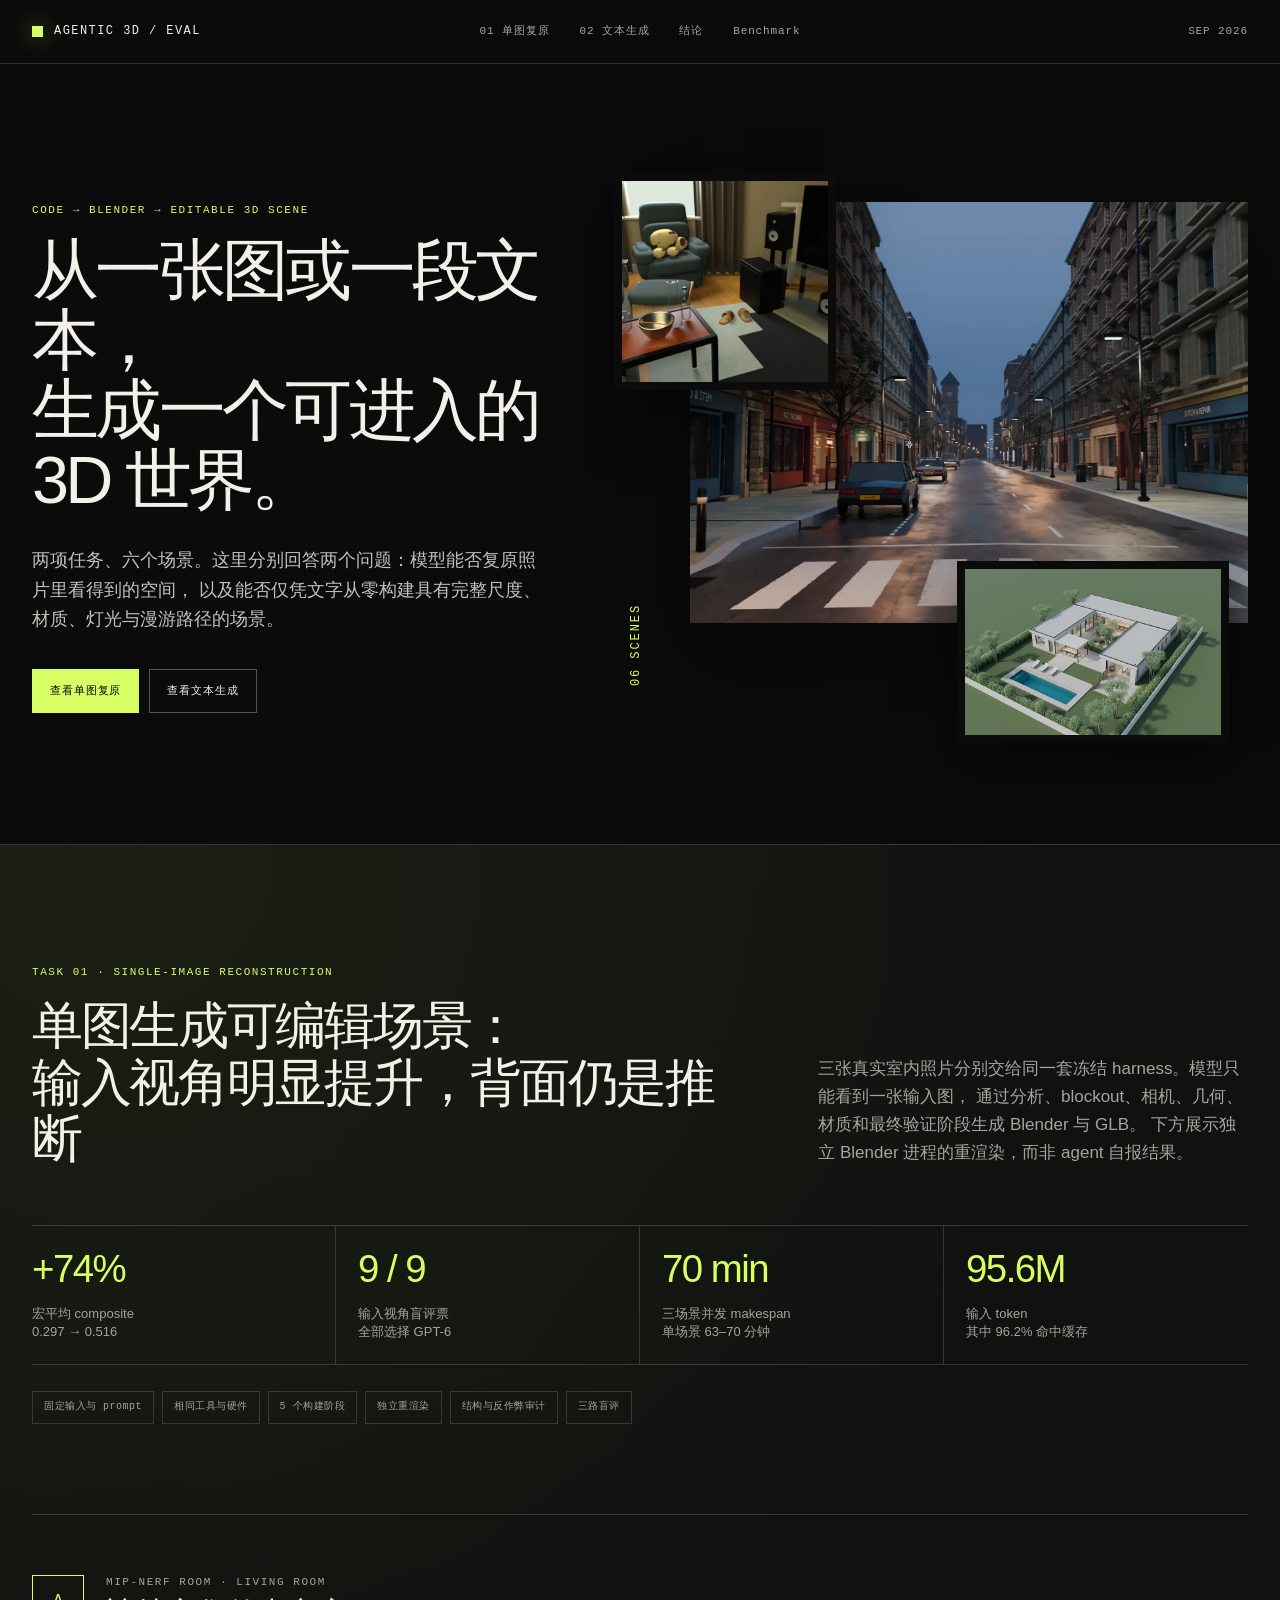
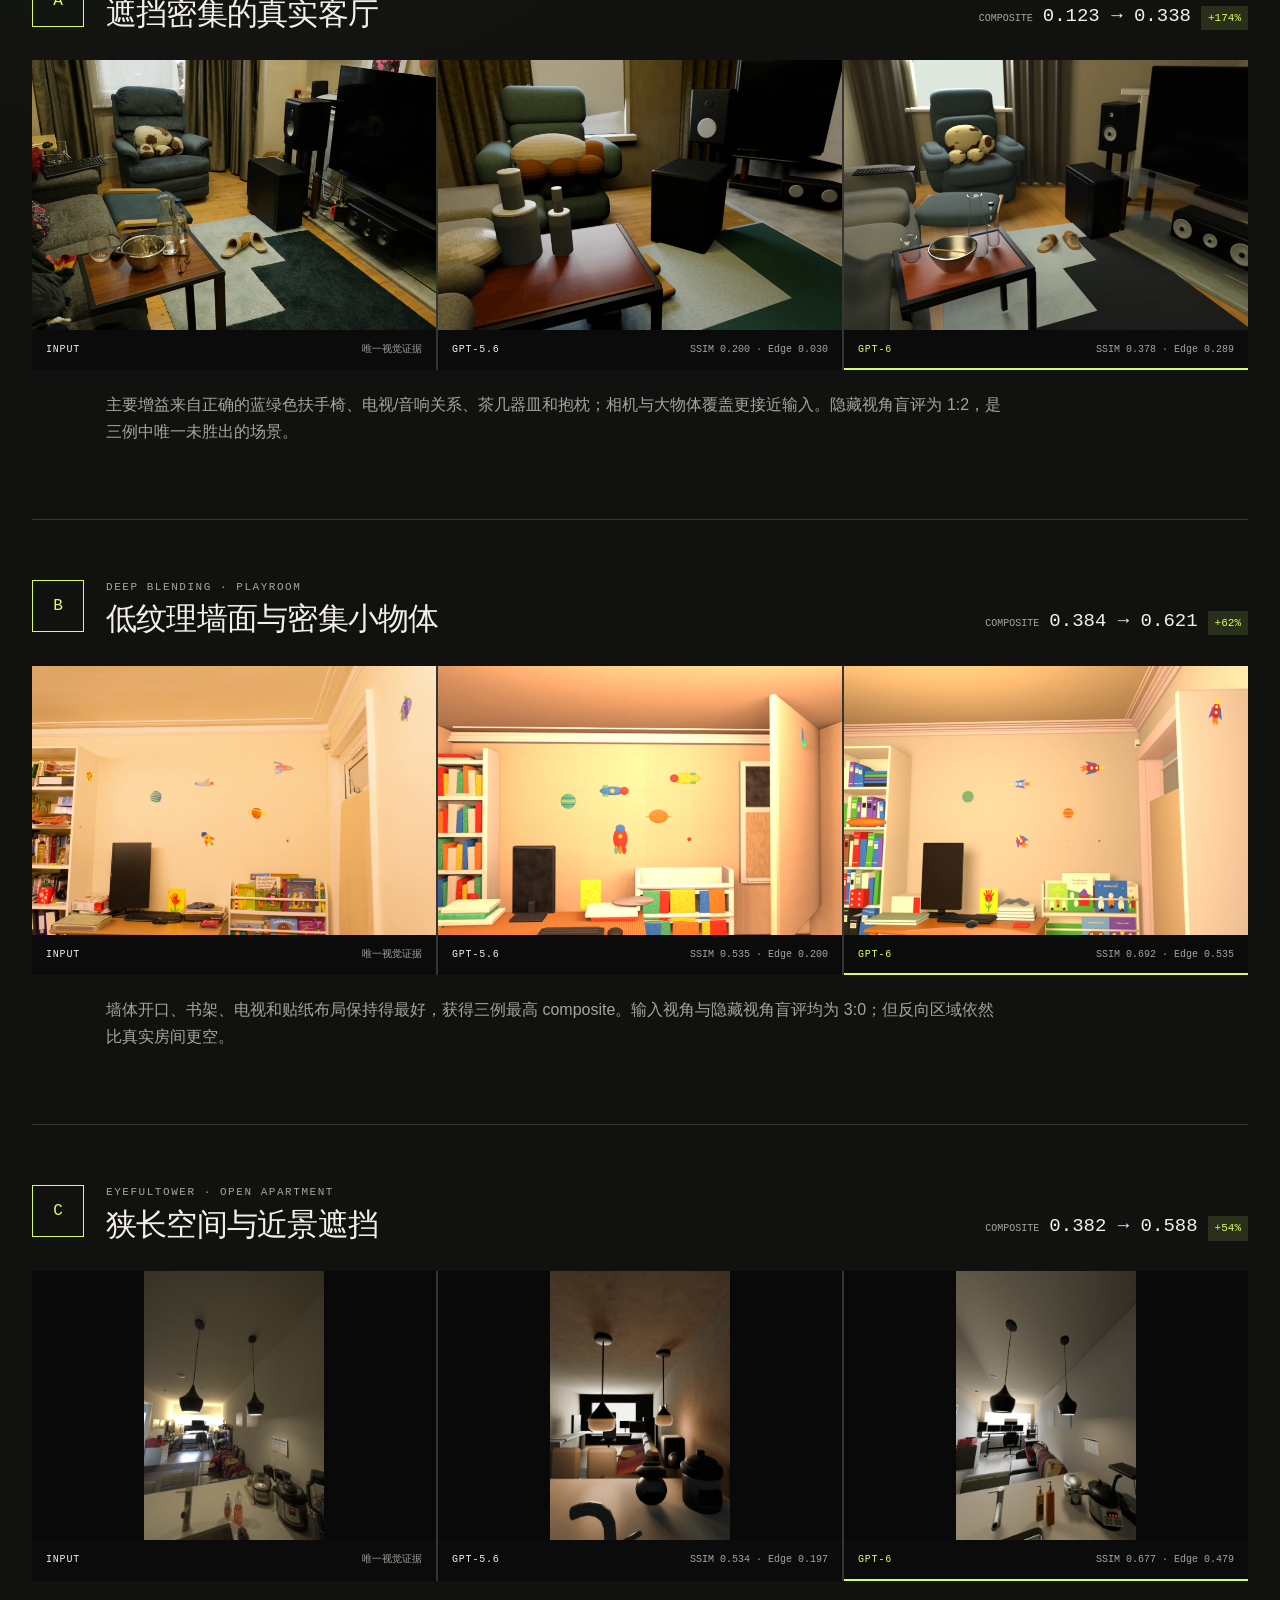
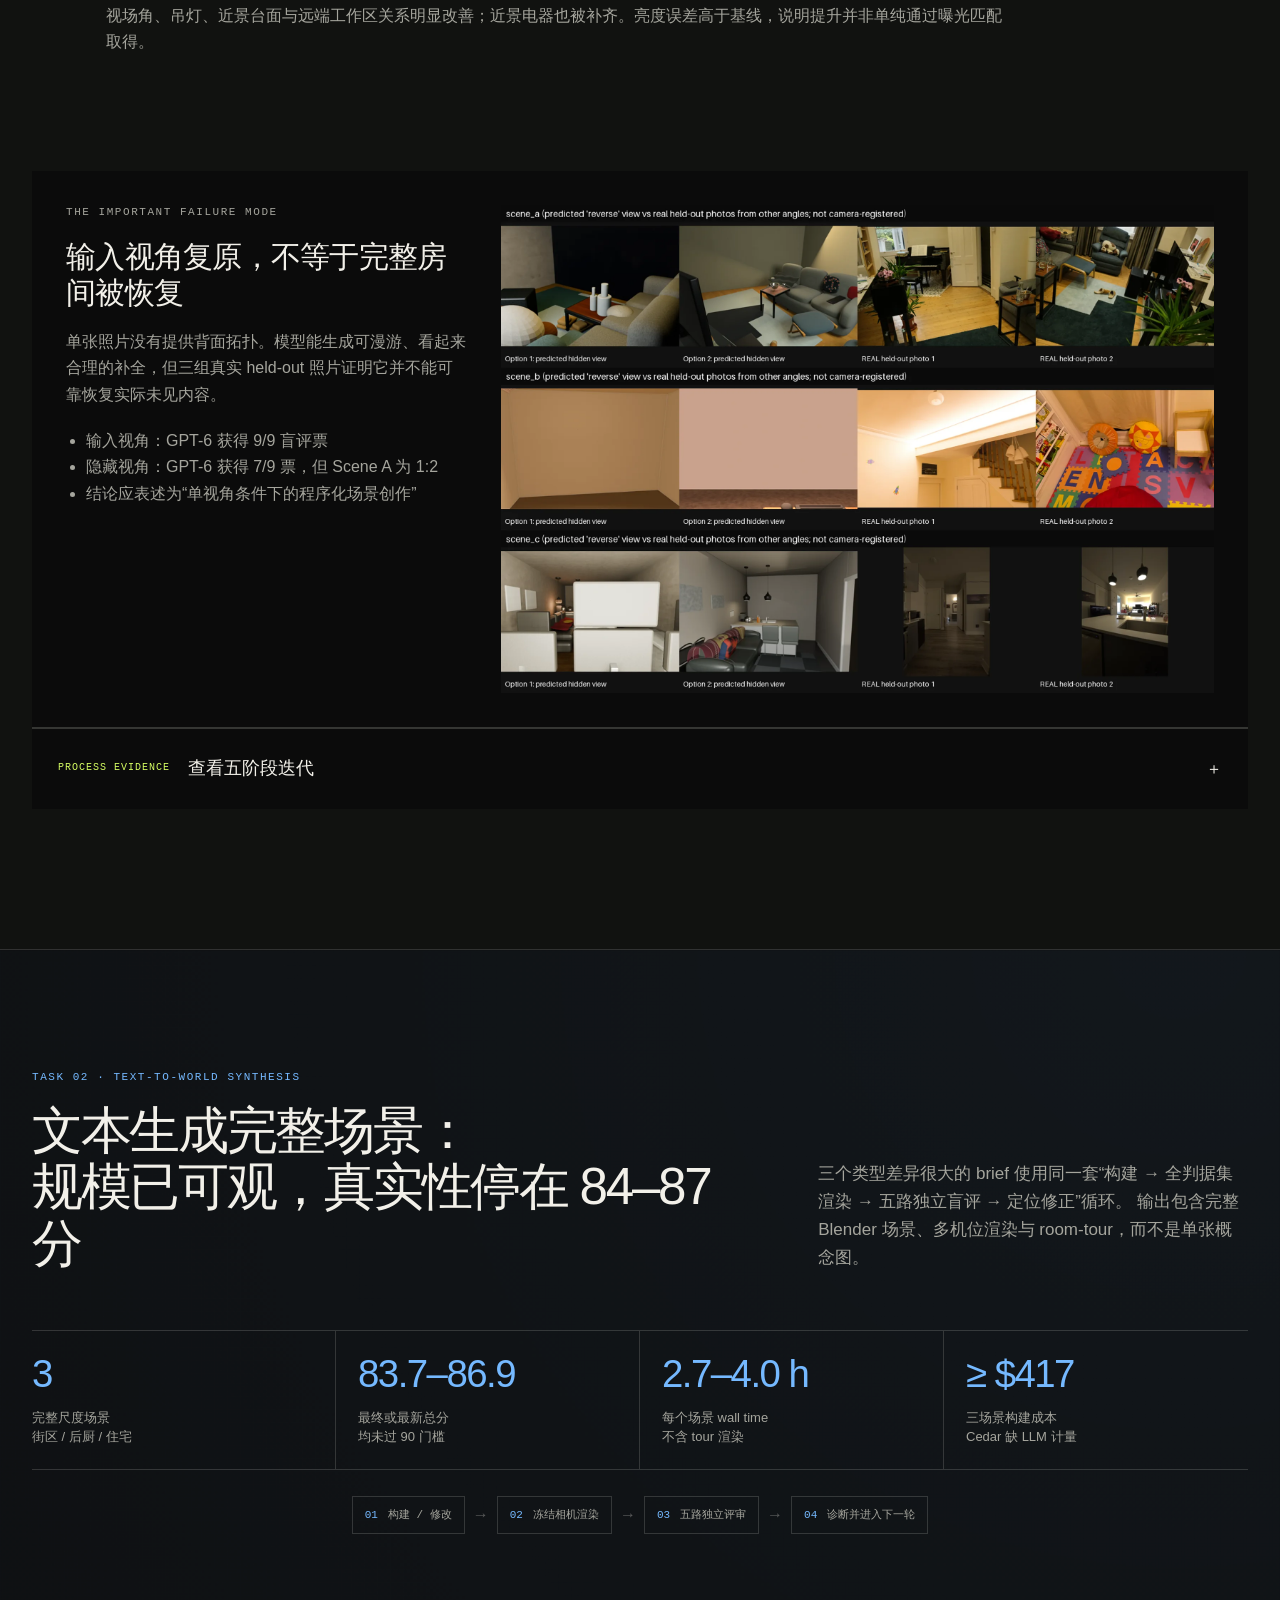
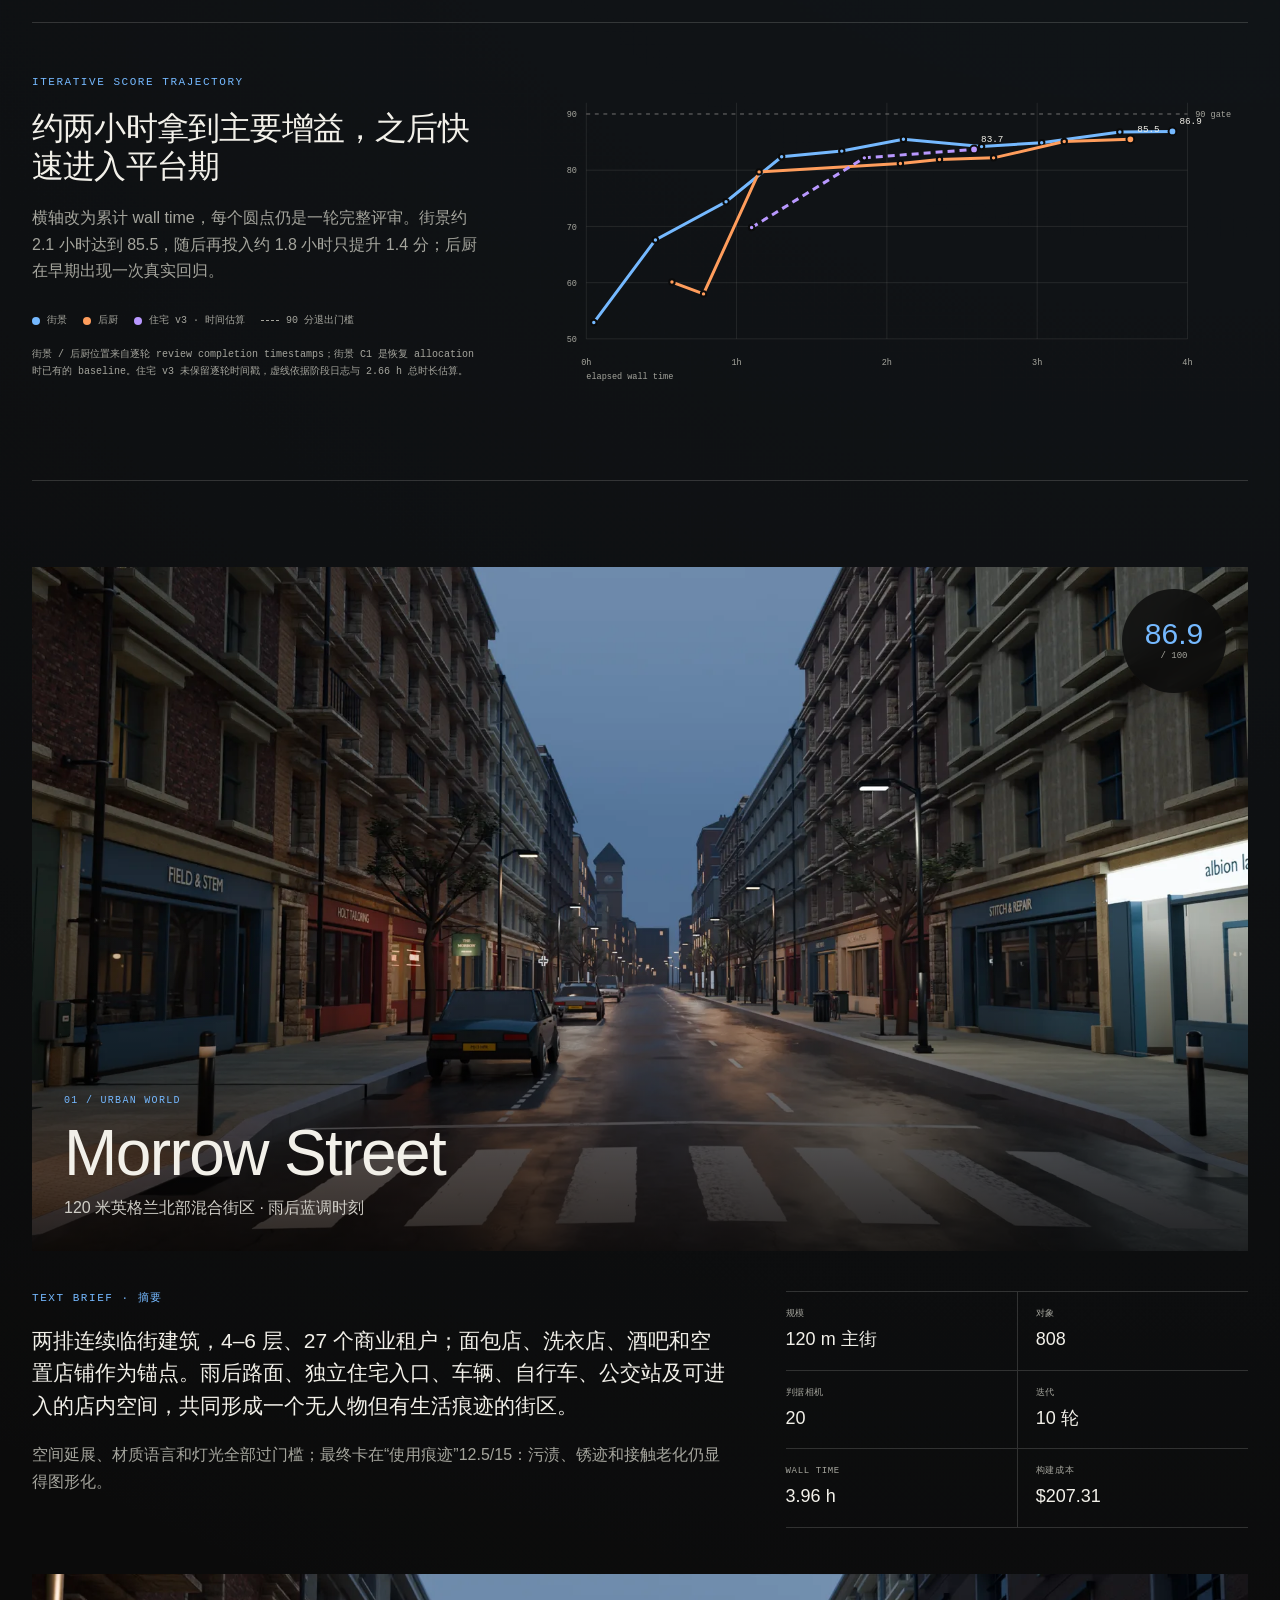
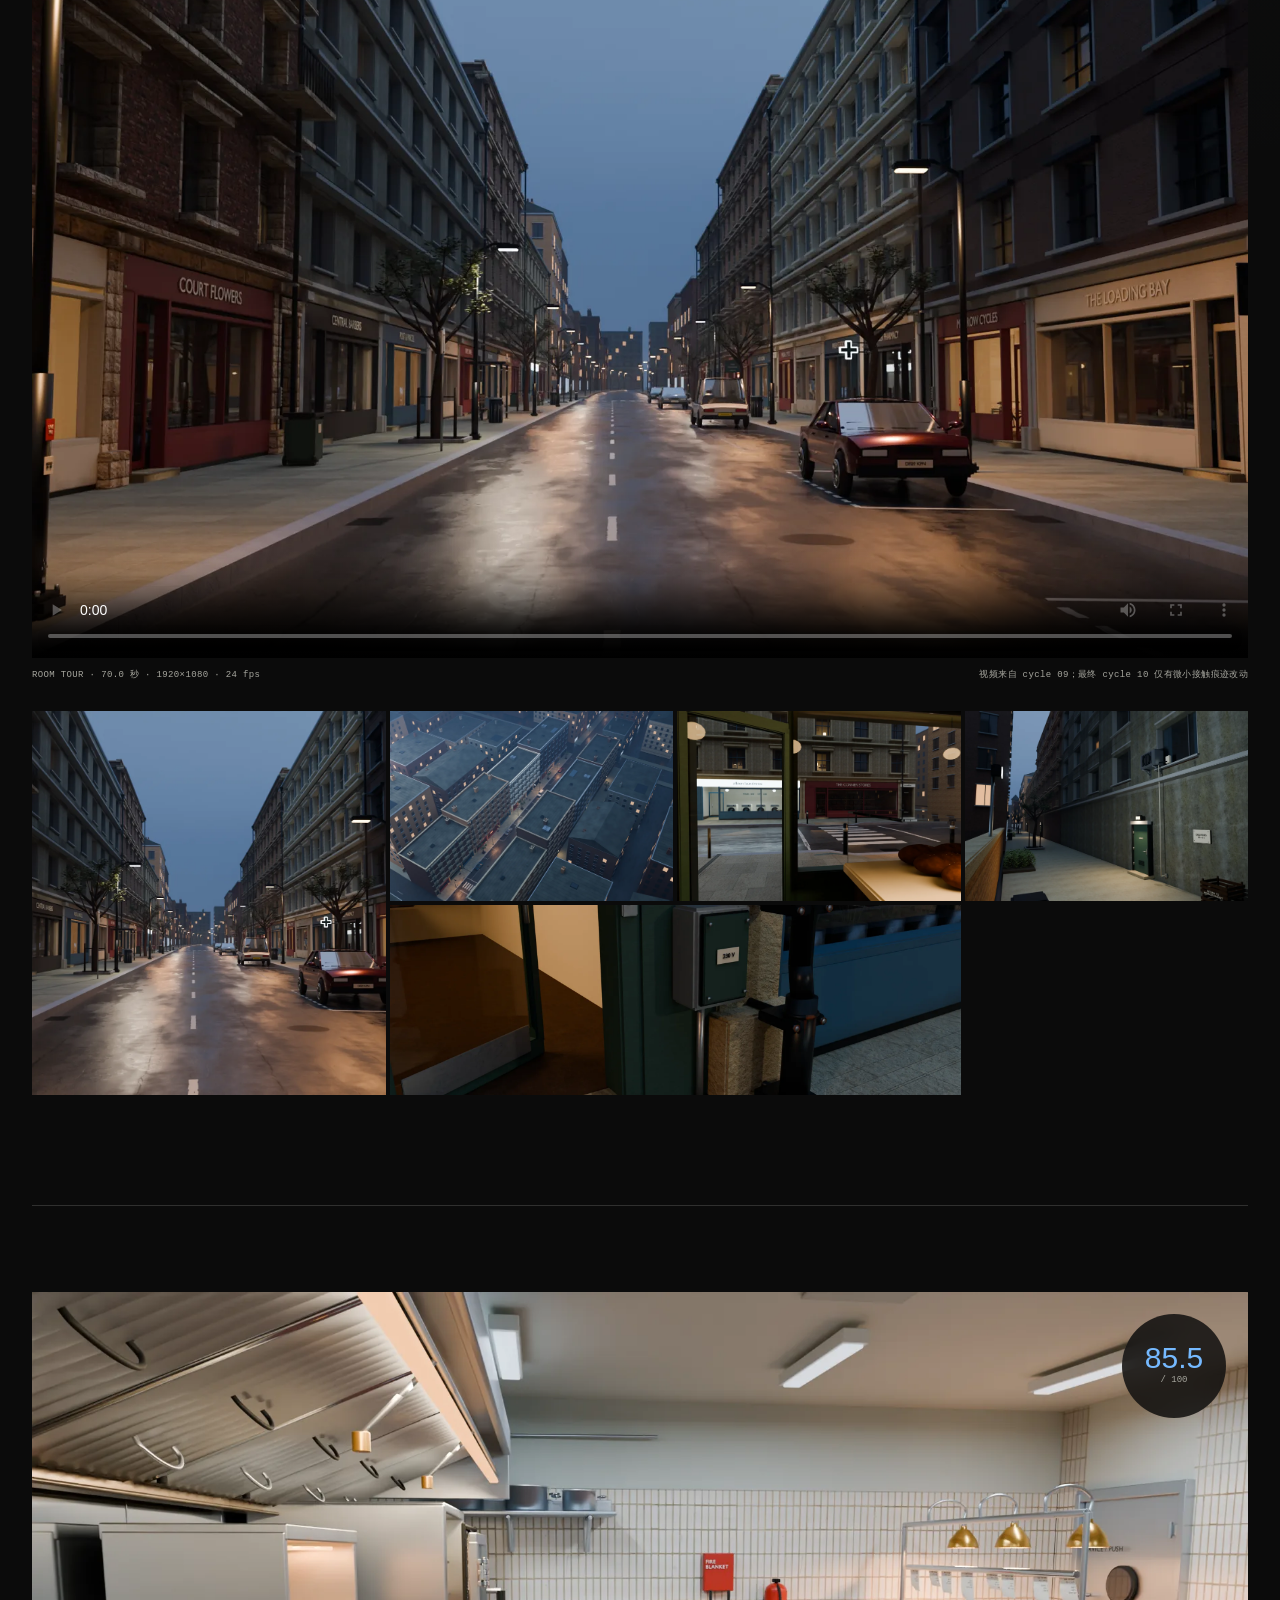
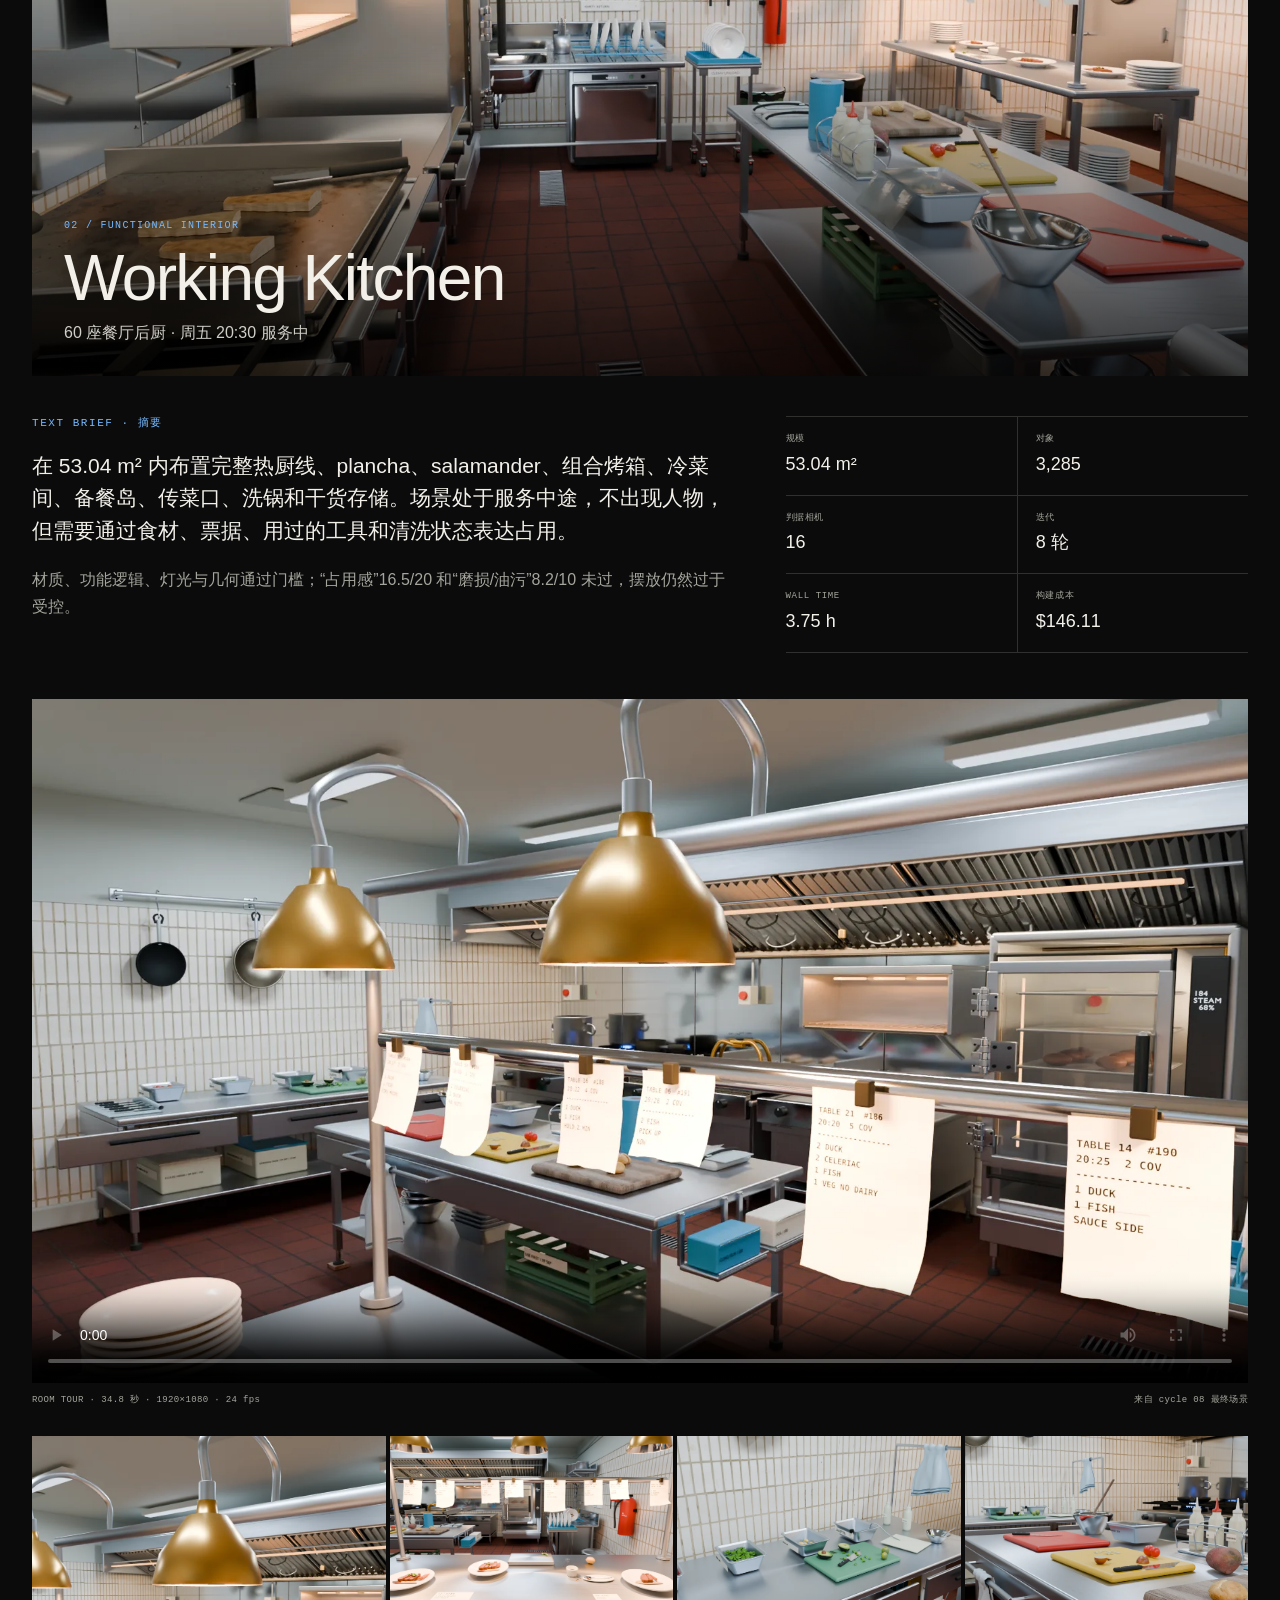
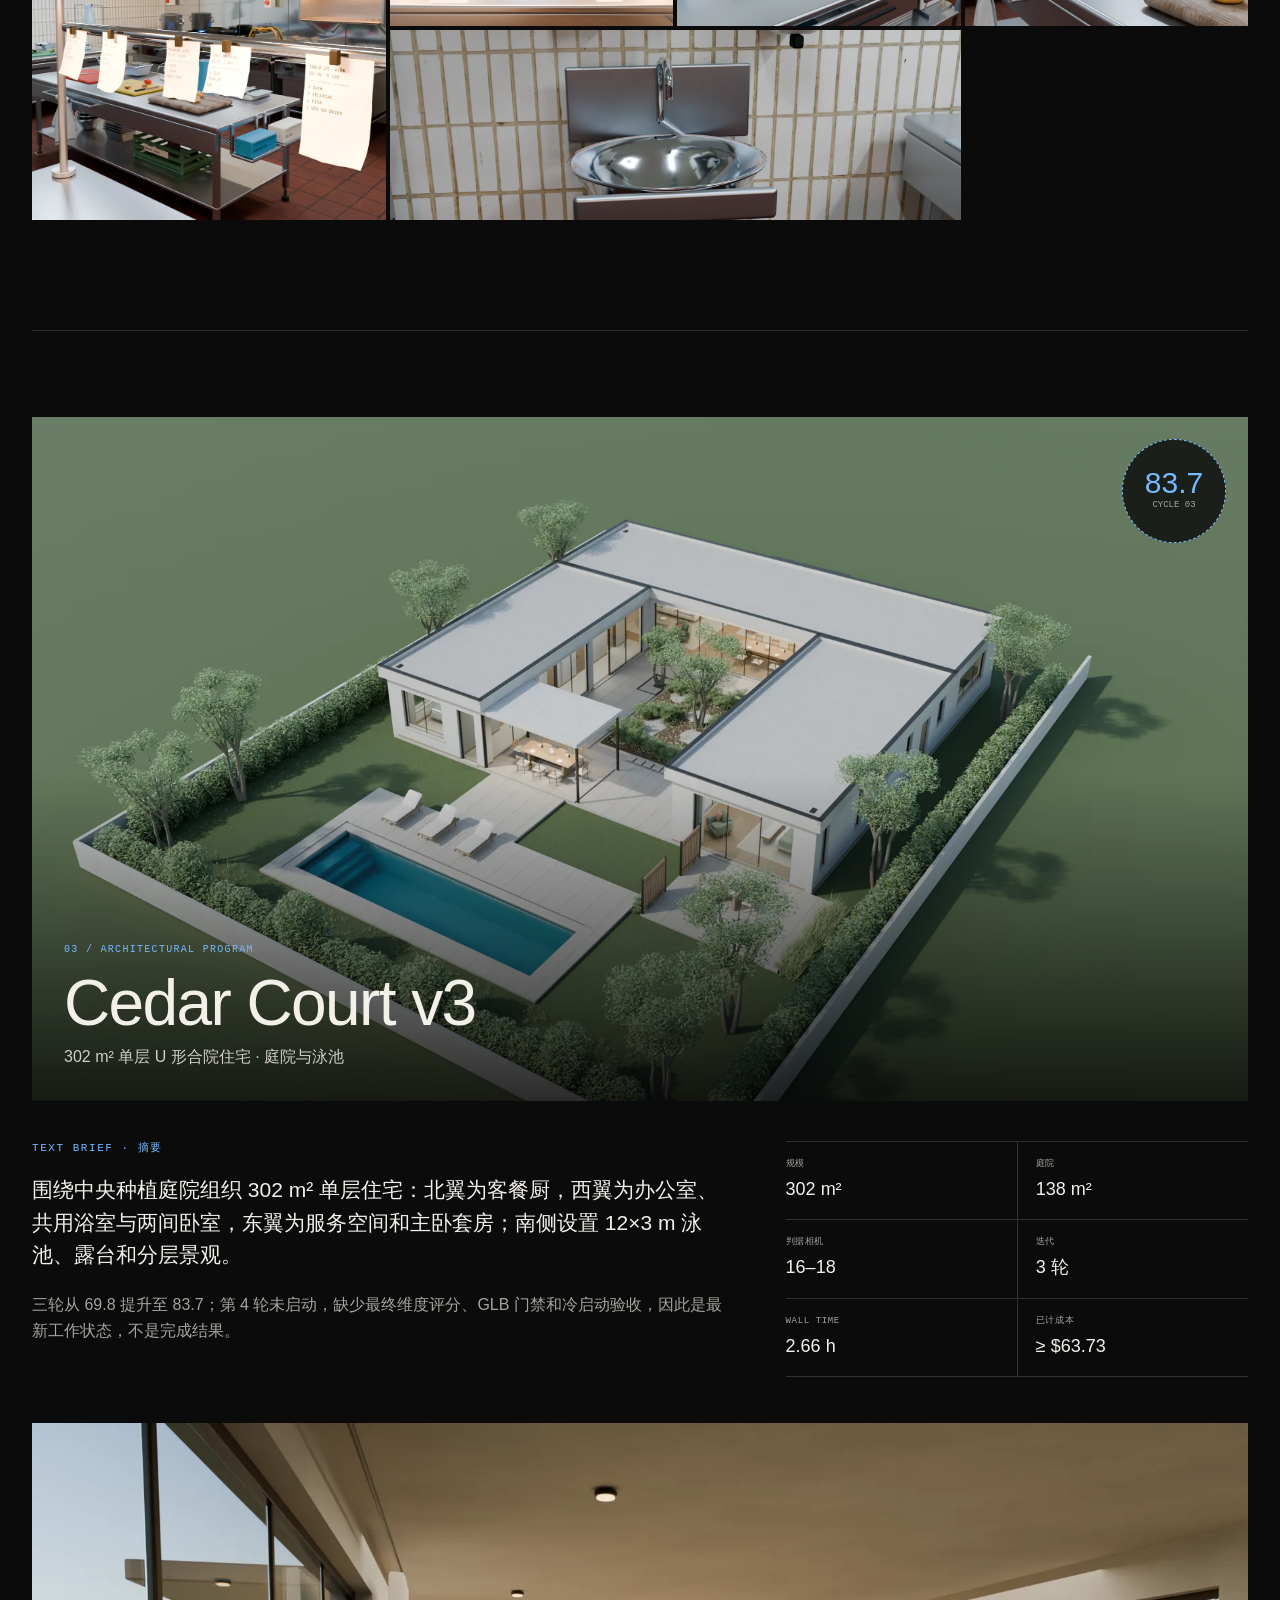
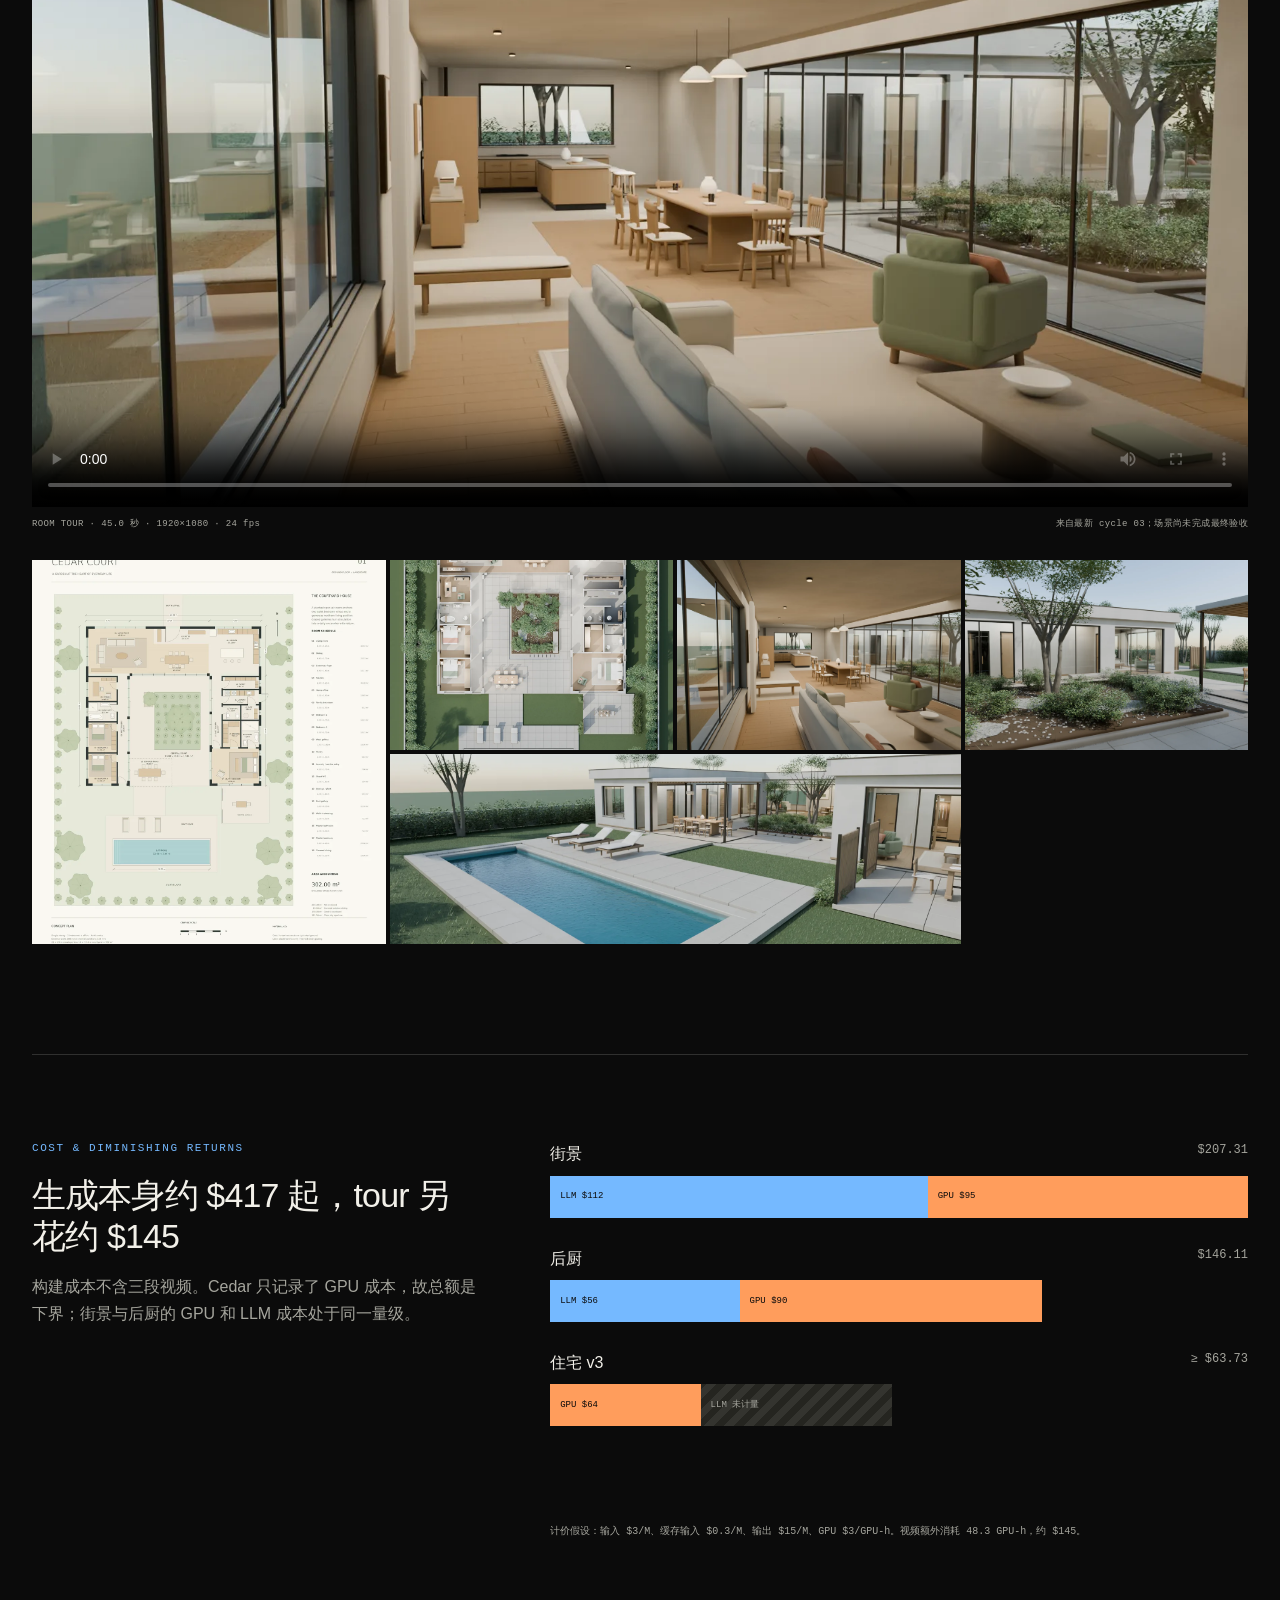
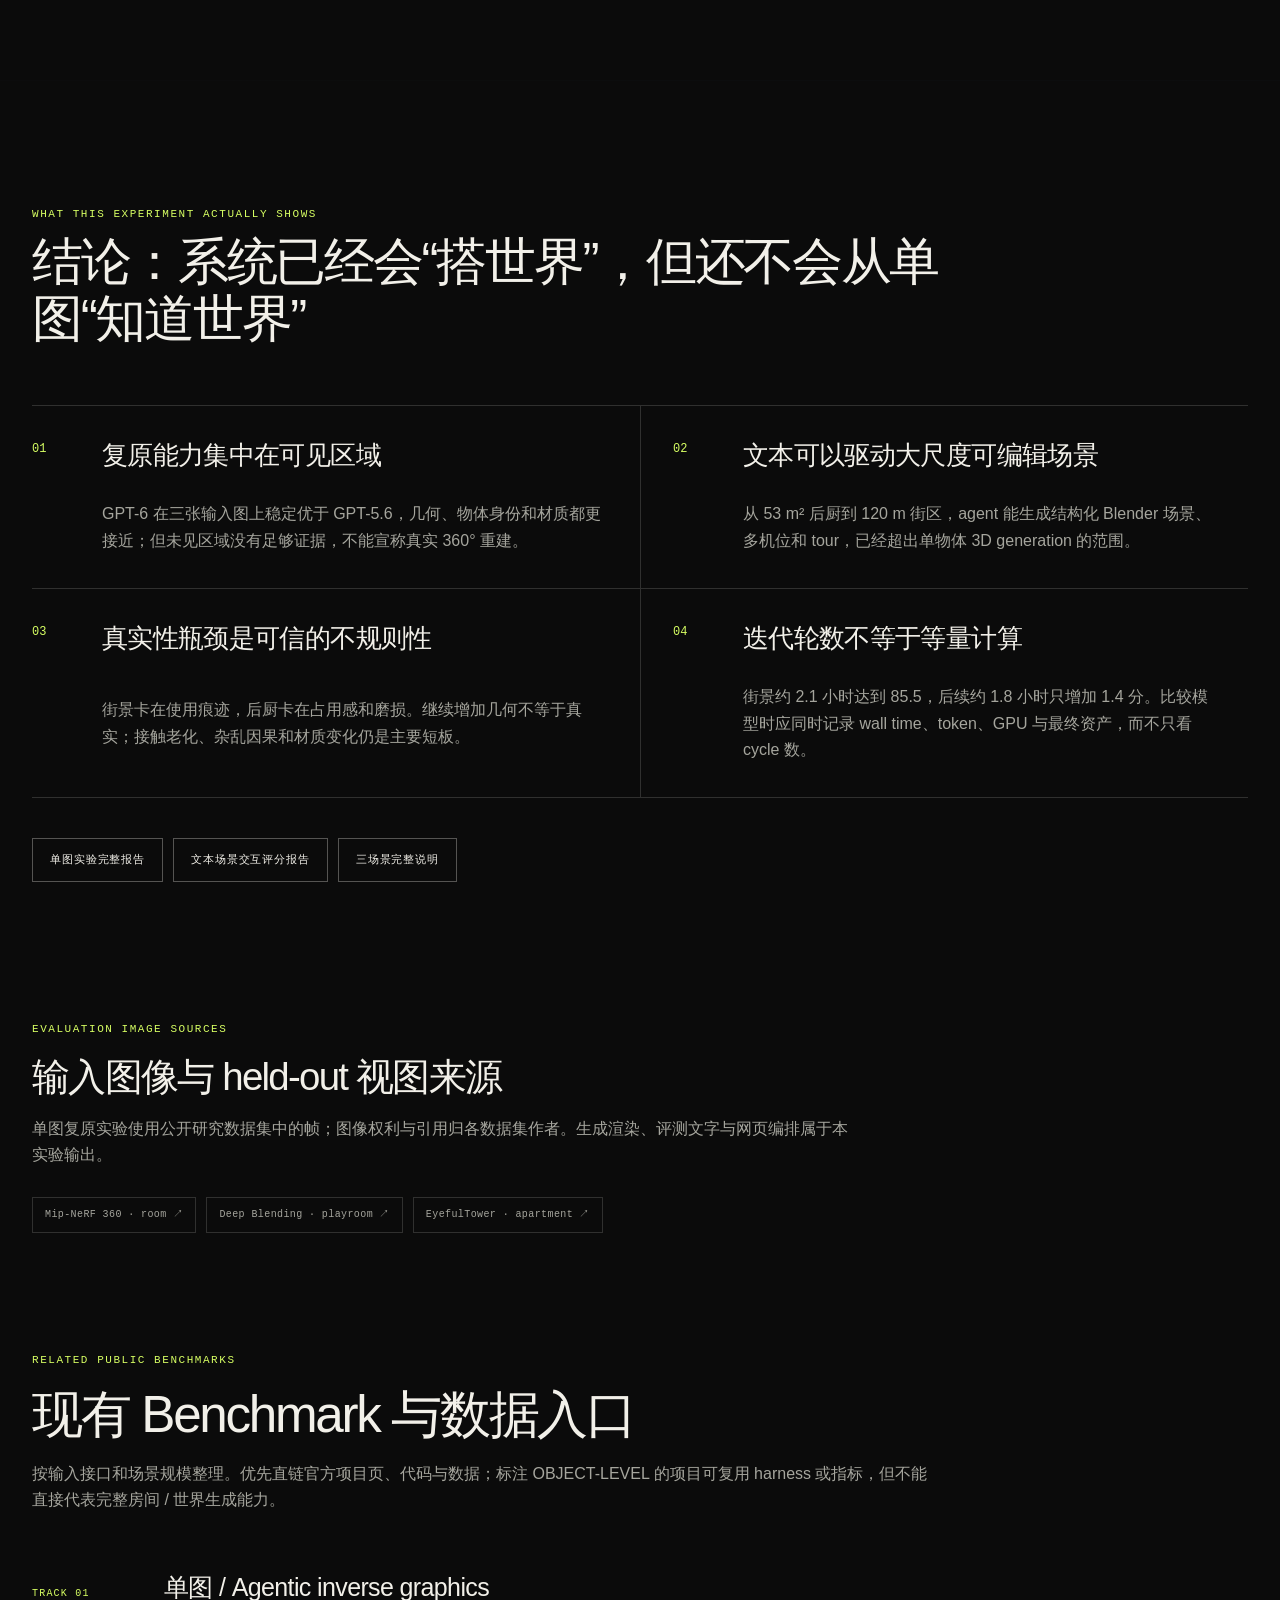
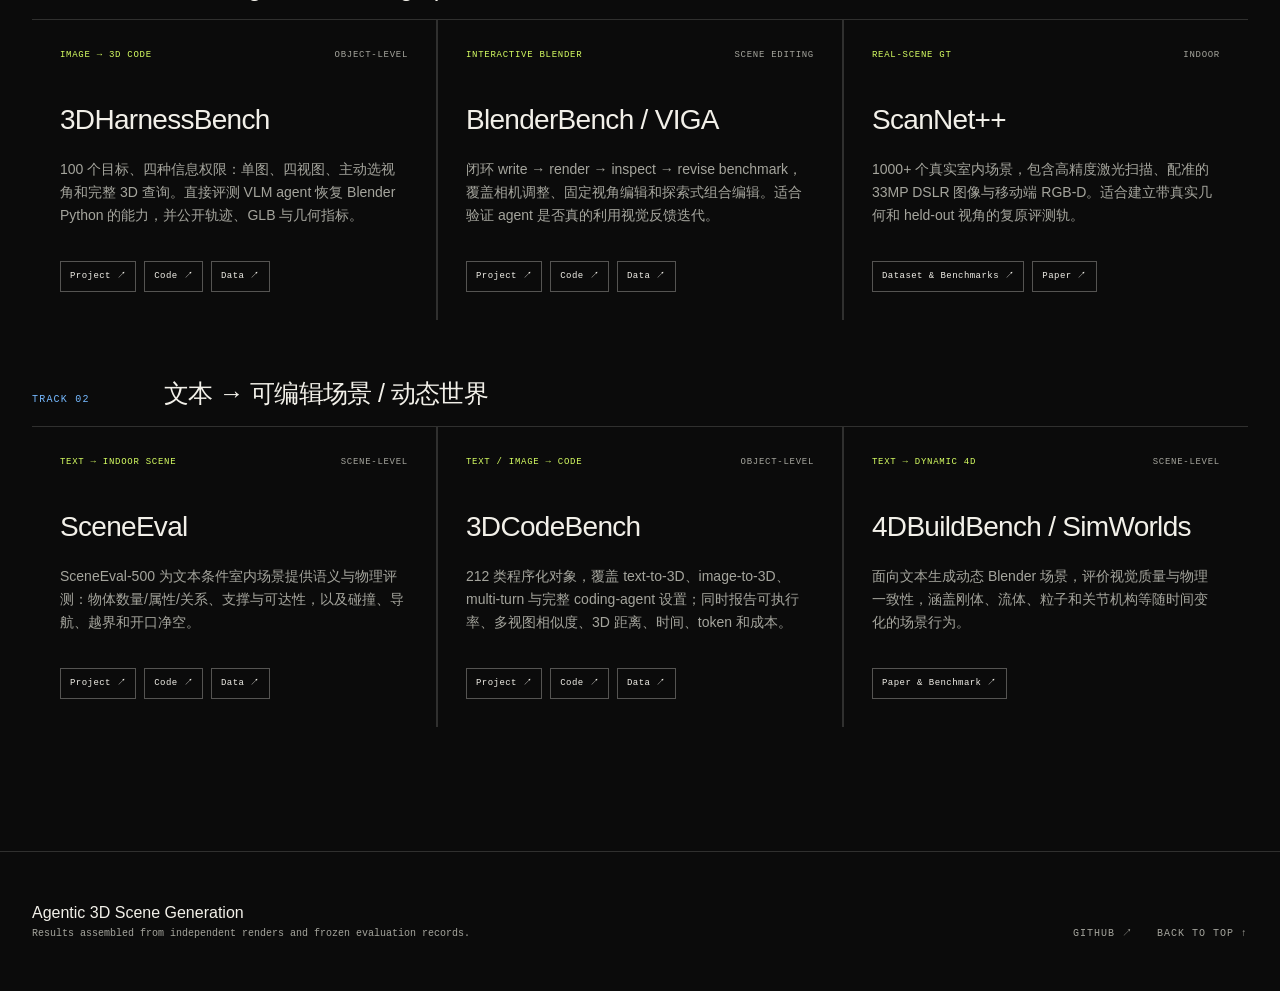
==== commit 933ac319: "Add related benchmark links and simplify task framing" ====
--- a/index.html
+++ b/index.html
@@ -17,6 +17,7 @@
       <a href="#task-image">01 单图复原</a>
       <a href="#task-text">02 文本生成</a>
       <a href="#takeaways">结论</a>
+      <a href="#benchmarks">Benchmark</a>
     </nav>
     <span class="header-date">SEP 2026</span>
   </header>
@@ -43,35 +44,6 @@
       </div>
     </section>
 
-    <section class="task-definition section-shell" aria-labelledby="definition-title">
-      <div class="section-heading compact">
-        <p class="eyebrow">TWO DIFFERENT QUESTIONS</p>
-        <h2 id="definition-title">两个任务不能混成一个分数</h2>
-      </div>
-      <div class="definition-grid">
-        <article class="definition-card image-accent">
-          <span class="definition-number">01</span>
-          <div>
-            <h3>单张照片 → 场景复原</h3>
-            <p>输入提供明确视觉证据。核心看输入视角是否对齐、结构与物体是否对应，以及未见区域是否只是合理猜测。</p>
-            <div class="mini-flow" aria-label="单图复原流程">
-              <span>RGB 照片</span><i>→</i><span>分阶段建模</span><i>→</i><span>独立重渲染</span><i>→</i><span>相似度评测</span>
-            </div>
-          </div>
-        </article>
-        <article class="definition-card text-accent">
-          <span class="definition-number">02</span>
-          <div>
-            <h3>文本 brief → 完整场景</h3>
-            <p>没有唯一参考答案。核心看空间规划、细节密度、材质灯光、功能合理性、可编辑性，以及达到质量所需的成本。</p>
-            <div class="mini-flow" aria-label="文本生成场景流程">
-              <span>文字 brief</span><i>→</i><span>构建与渲染</span><i>→</i><span>多路盲评</span><i>→</i><span>定向修正</span>
-            </div>
-          </div>
-        </article>
-      </div>
-    </section>
-
     <section id="task-image" class="task-section task-image">
       <div class="section-shell">
         <div class="section-heading split-heading">
@@ -462,8 +434,8 @@
         </article>
         <article>
           <span>04</span>
-          <h3>评测应分轨，而不是合并总榜</h3>
-          <p>单图任务需要注册视角和结构指标；文本任务需要覆盖度、功能、可编辑性与成本。二者共享 harness，但目标函数不同。</p>
+          <h3>迭代轮数不等于等量计算</h3>
+          <p>街景约 2.1 小时达到 85.5，后续约 1.8 小时只增加 1.4 分。比较模型时应同时记录 wall time、token、GPU 与最终资产，而不只看 cycle 数。</p>
         </article>
       </div>
       <div class="detail-links">
@@ -483,6 +455,87 @@
         <a href="https://github.com/facebookresearch/EyefulTower" rel="noreferrer">EyefulTower · apartment ↗</a>
       </div>
     </section>
+
+    <section id="benchmarks" class="benchmarks section-shell" aria-labelledby="benchmarks-title">
+      <p class="eyebrow">RELATED PUBLIC BENCHMARKS</p>
+      <h2 id="benchmarks-title">现有 Benchmark 与数据入口</h2>
+      <p class="benchmark-intro">按输入接口和场景规模整理。优先直链官方项目页、代码与数据；标注 OBJECT-LEVEL 的项目可复用 harness 或指标，但不能直接代表完整房间 / 世界生成能力。</p>
+
+      <div class="benchmark-track">
+        <header class="benchmark-track-heading">
+          <span>TRACK 01</span>
+          <h3>单图 / Agentic inverse graphics</h3>
+        </header>
+        <div class="benchmark-grid">
+          <article class="benchmark-card">
+            <div class="benchmark-meta"><span>IMAGE → 3D CODE</span><small>OBJECT-LEVEL</small></div>
+            <h4>3DHarnessBench</h4>
+            <p>100 个目标、四种信息权限：单图、四视图、主动选视角和完整 3D 查询。直接评测 VLM agent 恢复 Blender Python 的能力，并公开轨迹、GLB 与几何指标。</p>
+            <div class="benchmark-links">
+              <a href="https://llada60.github.io/3DHarnessBench/" rel="noreferrer">Project ↗</a>
+              <a href="https://github.com/llada60/3DHarnessBench" rel="noreferrer">Code ↗</a>
+              <a href="https://huggingface.co/datasets/lingada/3DHarnessBench" rel="noreferrer">Data ↗</a>
+            </div>
+          </article>
+          <article class="benchmark-card">
+            <div class="benchmark-meta"><span>INTERACTIVE BLENDER</span><small>SCENE EDITING</small></div>
+            <h4>BlenderBench / VIGA</h4>
+            <p>闭环 write → render → inspect → revise benchmark，覆盖相机调整、固定视角编辑和探索式组合编辑。适合验证 agent 是否真的利用视觉反馈迭代。</p>
+            <div class="benchmark-links">
+              <a href="https://fugtemypt123.github.io/VIGA-website/" rel="noreferrer">Project ↗</a>
+              <a href="https://github.com/Fugtemypt123/VIGA" rel="noreferrer">Code ↗</a>
+              <a href="https://huggingface.co/datasets/DietCoke4671/BlenderBench" rel="noreferrer">Data ↗</a>
+            </div>
+          </article>
+          <article class="benchmark-card">
+            <div class="benchmark-meta"><span>REAL-SCENE GT</span><small>INDOOR</small></div>
+            <h4>ScanNet++</h4>
+            <p>1000+ 个真实室内场景，包含高精度激光扫描、配准的 33MP DSLR 图像与移动端 RGB-D。适合建立带真实几何和 held-out 视角的复原评测轨。</p>
+            <div class="benchmark-links">
+              <a href="https://scannetpp.mlsg.cit.tum.de/scannetpp/" rel="noreferrer">Dataset &amp; Benchmarks ↗</a>
+              <a href="https://arxiv.org/abs/2308.11417" rel="noreferrer">Paper ↗</a>
+            </div>
+          </article>
+        </div>
+      </div>
+
+      <div class="benchmark-track">
+        <header class="benchmark-track-heading text-track">
+          <span>TRACK 02</span>
+          <h3>文本 → 可编辑场景 / 动态世界</h3>
+        </header>
+        <div class="benchmark-grid">
+          <article class="benchmark-card">
+            <div class="benchmark-meta"><span>TEXT → INDOOR SCENE</span><small>SCENE-LEVEL</small></div>
+            <h4>SceneEval</h4>
+            <p>SceneEval-500 为文本条件室内场景提供语义与物理评测：物体数量/属性/关系、支撑与可达性，以及碰撞、导航、越界和开口净空。</p>
+            <div class="benchmark-links">
+              <a href="https://3dlg-hcvc.github.io/SceneEval/" rel="noreferrer">Project ↗</a>
+              <a href="https://github.com/3dlg-hcvc/SceneEval" rel="noreferrer">Code ↗</a>
+              <a href="https://github.com/3dlg-hcvc/SceneEval/releases" rel="noreferrer">Data ↗</a>
+            </div>
+          </article>
+          <article class="benchmark-card">
+            <div class="benchmark-meta"><span>TEXT / IMAGE → CODE</span><small>OBJECT-LEVEL</small></div>
+            <h4>3DCodeBench</h4>
+            <p>212 类程序化对象，覆盖 text-to-3D、image-to-3D、multi-turn 与完整 coding-agent 设置；同时报告可执行率、多视图相似度、3D 距离、时间、token 和成本。</p>
+            <div class="benchmark-links">
+              <a href="https://www.3dcodebench.com/" rel="noreferrer">Project ↗</a>
+              <a href="https://github.com/gaoypeng/3dcodebench" rel="noreferrer">Code ↗</a>
+              <a href="https://huggingface.co/datasets/YipengGao/3DCode" rel="noreferrer">Data ↗</a>
+            </div>
+          </article>
+          <article class="benchmark-card">
+            <div class="benchmark-meta"><span>TEXT → DYNAMIC 4D</span><small>SCENE-LEVEL</small></div>
+            <h4>4DBuildBench / SimWorlds</h4>
+            <p>面向文本生成动态 Blender 场景，评价视觉质量与物理一致性，涵盖刚体、流体、粒子和关节机构等随时间变化的场景行为。</p>
+            <div class="benchmark-links">
+              <a href="https://arxiv.org/abs/2607.01766" rel="noreferrer">Paper &amp; Benchmark ↗</a>
+            </div>
+          </article>
+        </div>
+      </div>
+    </section>
   </main>
 
   <footer>
--- a/styles.css
+++ b/styles.css
@@ -206,43 +206,9 @@
   transform: rotate(180deg);
 }
 
-.task-definition { padding: 70px 0 120px; }
-
 .section-heading { margin-bottom: 58px; }
 .section-heading.compact { max-width: 930px; }
 .section-heading.compact .eyebrow { margin-bottom: 12px; }
-
-.definition-grid { display: grid; grid-template-columns: repeat(2, minmax(0, 1fr)); border-top: 1px solid var(--line); }
-
-.definition-card {
-  display: grid;
-  grid-template-columns: 68px 1fr;
-  gap: 18px;
-  padding: 38px 36px 34px 0;
-  border-bottom: 1px solid var(--line);
-}
-
-.definition-card + .definition-card { padding-left: 36px; border-left: 1px solid var(--line); }
-.definition-number { color: var(--muted); font-family: var(--mono); font-size: 13px; }
-.definition-card h3 { margin-bottom: 14px; font-size: 27px; }
-.definition-card p { max-width: 590px; color: var(--muted); }
-
-.mini-flow {
-  display: flex;
-  flex-wrap: wrap;
-  gap: 8px;
-  align-items: center;
-  margin-top: 24px;
-  color: var(--muted);
-  font-family: var(--mono);
-  font-size: 10px;
-  letter-spacing: .04em;
-}
-
-.mini-flow span { padding: 5px 8px; border: 1px solid var(--line); }
-.mini-flow i { color: var(--line-strong); font-style: normal; }
-.image-accent .mini-flow span:first-child { border-color: var(--lime); color: var(--lime); }
-.text-accent .mini-flow span:first-child { border-color: var(--blue); color: var(--blue); }
 
 .task-section { padding: 120px 0 140px; border-top: 1px solid var(--line); }
 .task-image { background: radial-gradient(circle at 8% 0%, rgba(215,255,99,.055), transparent 28%), var(--surface); }
@@ -416,6 +382,24 @@
 .source-links a { padding: 9px 12px; border: 1px solid var(--line); color: var(--muted); font-family: var(--mono); font-size: 10px; letter-spacing: .04em; text-decoration: none; }
 .source-links a:hover { border-color: var(--text); color: var(--text); }
 
+.benchmarks { padding: 8px 0 124px; }
+.benchmarks > h2 { max-width: 900px; margin-bottom: 18px; font-size: clamp(34px, 4vw, 58px); }
+.benchmark-intro { max-width: 900px; color: var(--muted); }
+.benchmark-track { margin-top: 58px; }
+.benchmark-track-heading { display: grid; grid-template-columns: 110px 1fr; gap: 22px; align-items: baseline; padding-bottom: 17px; border-bottom: 1px solid var(--line); }
+.benchmark-track-heading span { color: var(--lime); font-family: var(--mono); font-size: 10px; letter-spacing: .12em; }
+.benchmark-track-heading.text-track span { color: var(--blue); }
+.benchmark-track-heading h3 { font-size: 25px; }
+.benchmark-grid { display: grid; grid-template-columns: repeat(3, minmax(0, 1fr)); gap: 2px; background: var(--line); }
+.benchmark-card { display: flex; min-width: 0; min-height: 300px; flex-direction: column; padding: 28px; background: var(--bg); }
+.benchmark-meta { display: flex; justify-content: space-between; gap: 12px; color: var(--lime); font-family: var(--mono); font-size: 9px; letter-spacing: .08em; }
+.benchmark-meta small { color: var(--muted); font-size: inherit; }
+.benchmark-card h4 { margin: 34px 0 15px; font-size: 28px; font-weight: 500; letter-spacing: -.025em; }
+.benchmark-card p { flex: 1; margin: 0; color: var(--muted); font-size: 14px; line-height: 1.65; }
+.benchmark-links { display: flex; flex-wrap: wrap; gap: 8px; margin-top: 25px; }
+.benchmark-links a { padding: 7px 9px; border: 1px solid var(--line-strong); color: var(--text); font-family: var(--mono); font-size: 9px; letter-spacing: .05em; text-decoration: none; }
+.benchmark-links a:hover { border-color: var(--lime); color: var(--lime); }
+
 footer { display: flex; justify-content: space-between; align-items: flex-end; gap: 40px; padding: 48px 32px; border-top: 1px solid var(--line); }
 footer div { display: flex; flex-direction: column; }
 footer strong { font-weight: 500; }
@@ -446,6 +430,7 @@
   .cost-footnote { grid-column: 1; }
   .warning-panel { grid-template-columns: 1fr; }
   .gallery { grid-auto-rows: 160px; }
+  .benchmark-grid { grid-template-columns: repeat(2, minmax(0, 1fr)); }
 }
 
 @media (max-width: 820px) {
@@ -454,8 +439,8 @@
   .site-header nav { display: none; }
   .hero { gap: 35px; padding-block: 70px 78px; }
   .hero-visual { min-height: 470px; }
-  .definition-grid, .takeaway-grid { grid-template-columns: 1fr; }
-  .definition-card + .definition-card, .takeaway-grid article:nth-child(even) { padding-left: 0; border-left: 0; }
+  .takeaway-grid { grid-template-columns: 1fr; }
+  .takeaway-grid article:nth-child(even) { padding-left: 0; border-left: 0; }
   .four-stats { grid-template-columns: repeat(2, minmax(0, 1fr)); }
   .stat:nth-child(2) { border-right: 0; }
   .stat:nth-child(-n+2) { border-bottom: 1px solid var(--line); }
@@ -471,6 +456,7 @@
   .gallery { grid-template-columns: repeat(2, minmax(0, 1fr)); grid-auto-rows: 170px; }
   .gallery .image-button:first-child { grid-row: auto; }
   .gallery .image-button:last-child { grid-column: auto; }
+  .benchmark-grid { grid-template-columns: 1fr; }
 }
 
 @media (max-width: 560px) {
@@ -486,9 +472,8 @@
   .hero-inset-top { width: 42%; height: 38%; }
   .hero-inset-bottom { width: 48%; height: 33%; }
   .task-section { padding-block: 82px 96px; }
-  .task-definition, .takeaways { padding-block: 72px 90px; }
+  .takeaways { padding-block: 72px 90px; }
   .sources { padding-bottom: 80px; }
-  .definition-card { grid-template-columns: 42px 1fr; padding-right: 0; }
   .four-stats { grid-template-columns: 1fr; }
   .stat, .stat:first-child, .stat:nth-child(3) { min-height: 112px; padding: 20px 0; border-right: 0; border-bottom: 1px solid var(--line); }
   .stat:last-child { border-bottom: 0; }
@@ -515,6 +500,9 @@
   .kitchen-cost, .cedar-cost { width: 100%; }
   .stacked-bar span { font-size: 8px; }
   .takeaway-grid article, .takeaway-grid article:nth-child(even) { grid-template-columns: 38px 1fr; padding-right: 0; }
+  .benchmarks { padding-bottom: 88px; }
+  .benchmark-track-heading { grid-template-columns: 1fr; gap: 5px; }
+  .benchmark-card { min-height: 0; padding: 24px 20px; }
   footer { align-items: flex-start; flex-direction: column; padding-inline: 18px; }
 }
 
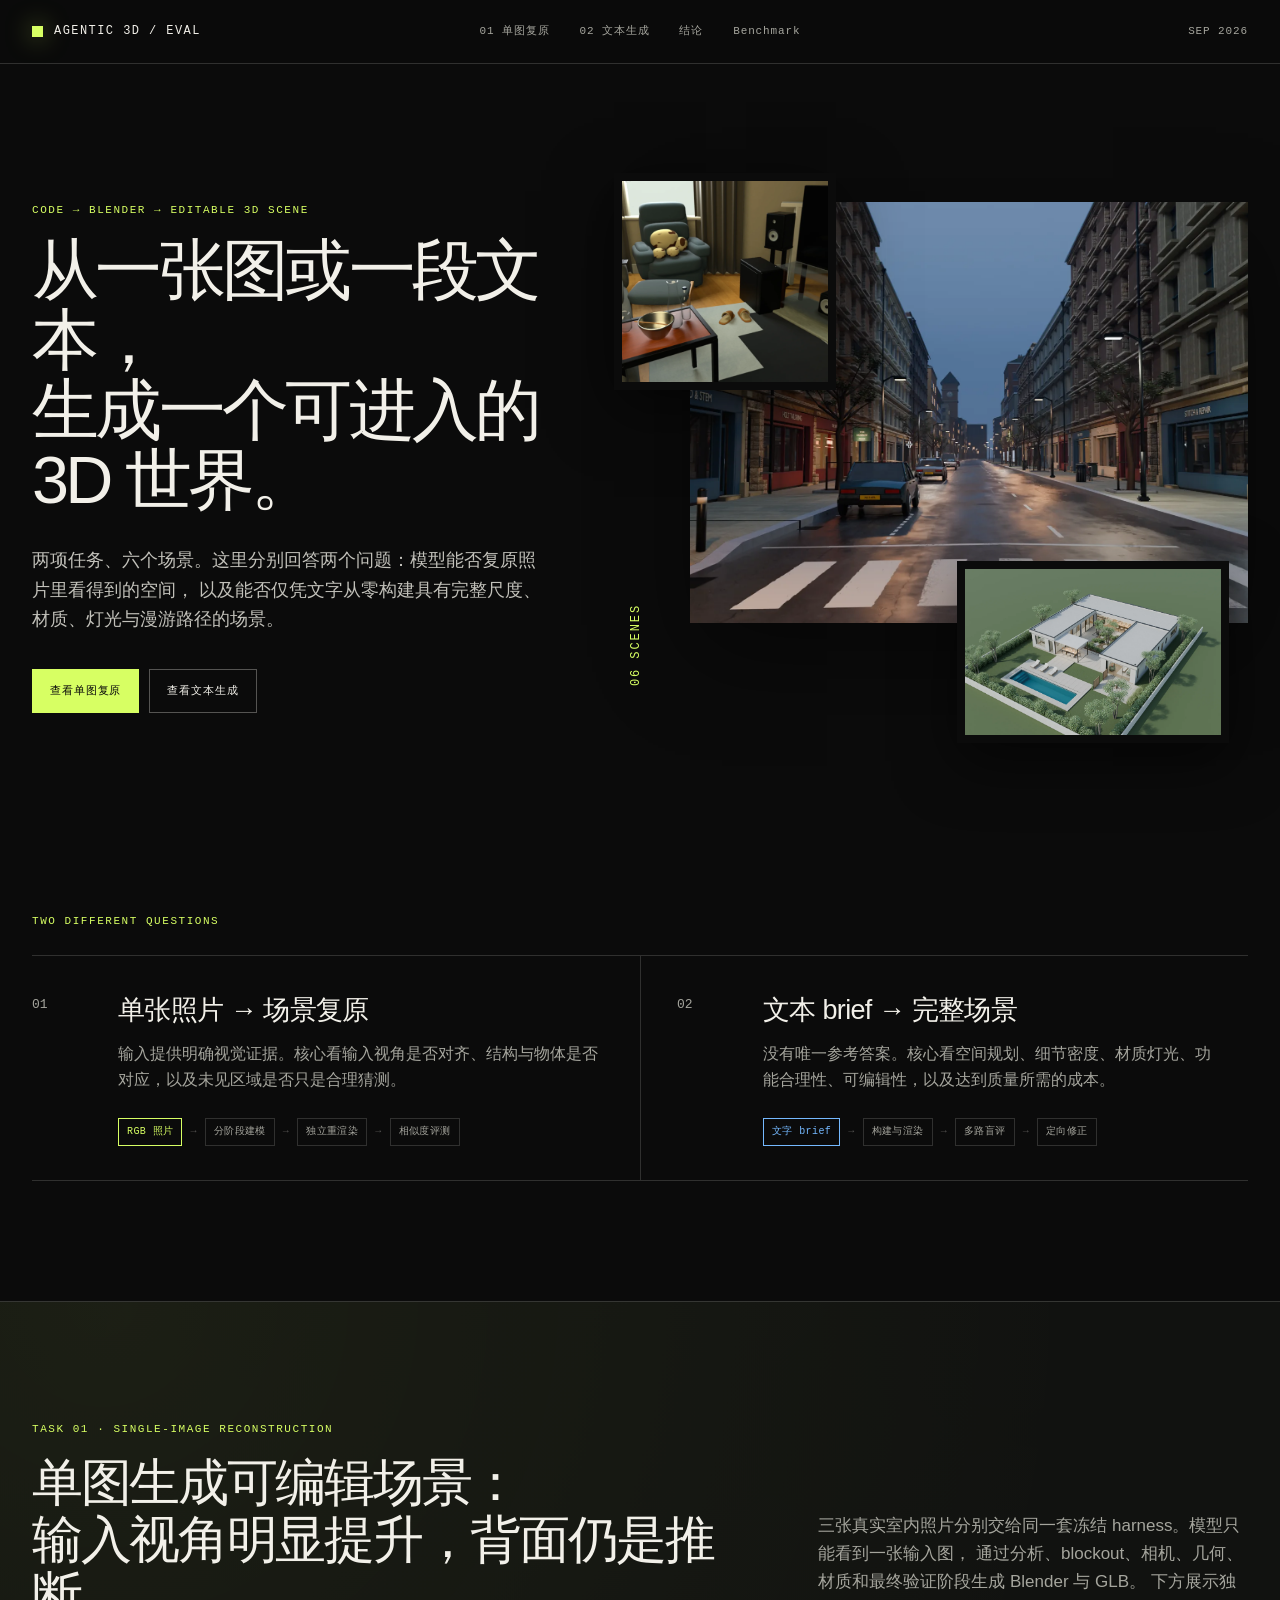
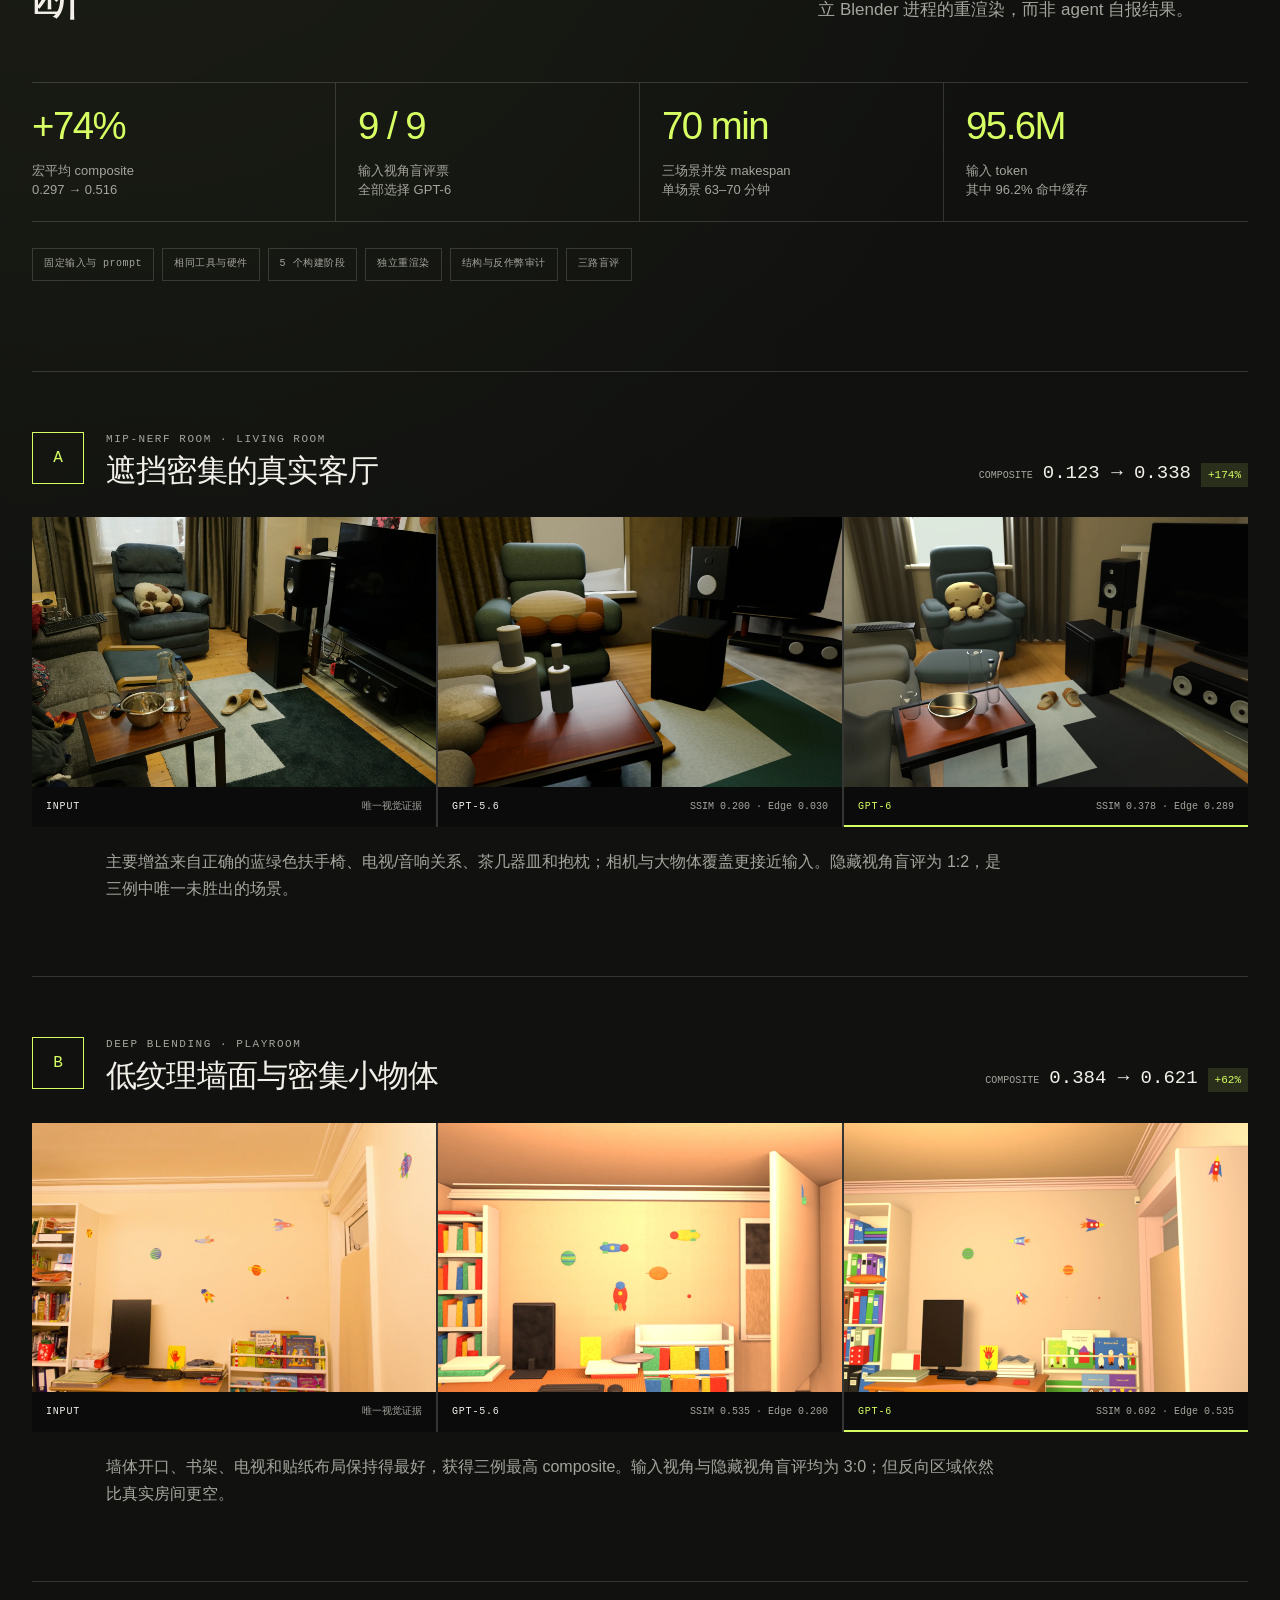
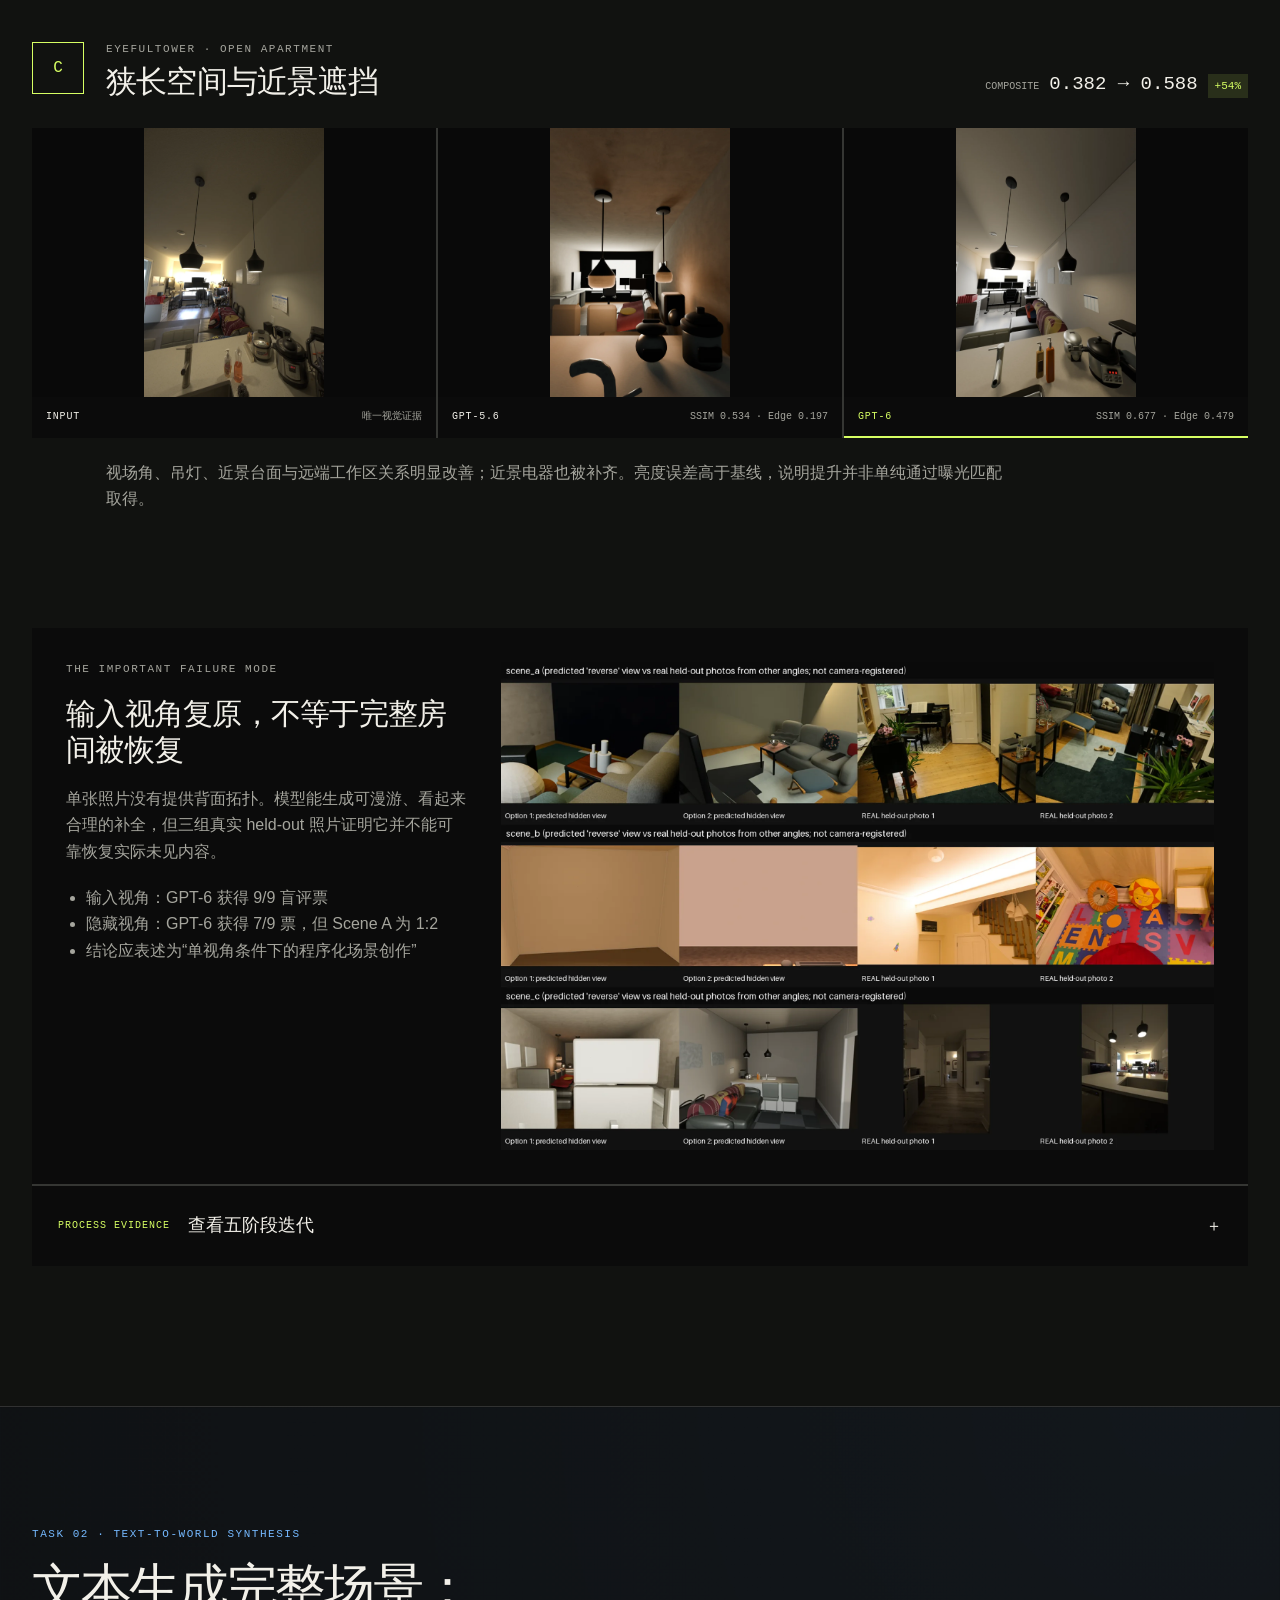
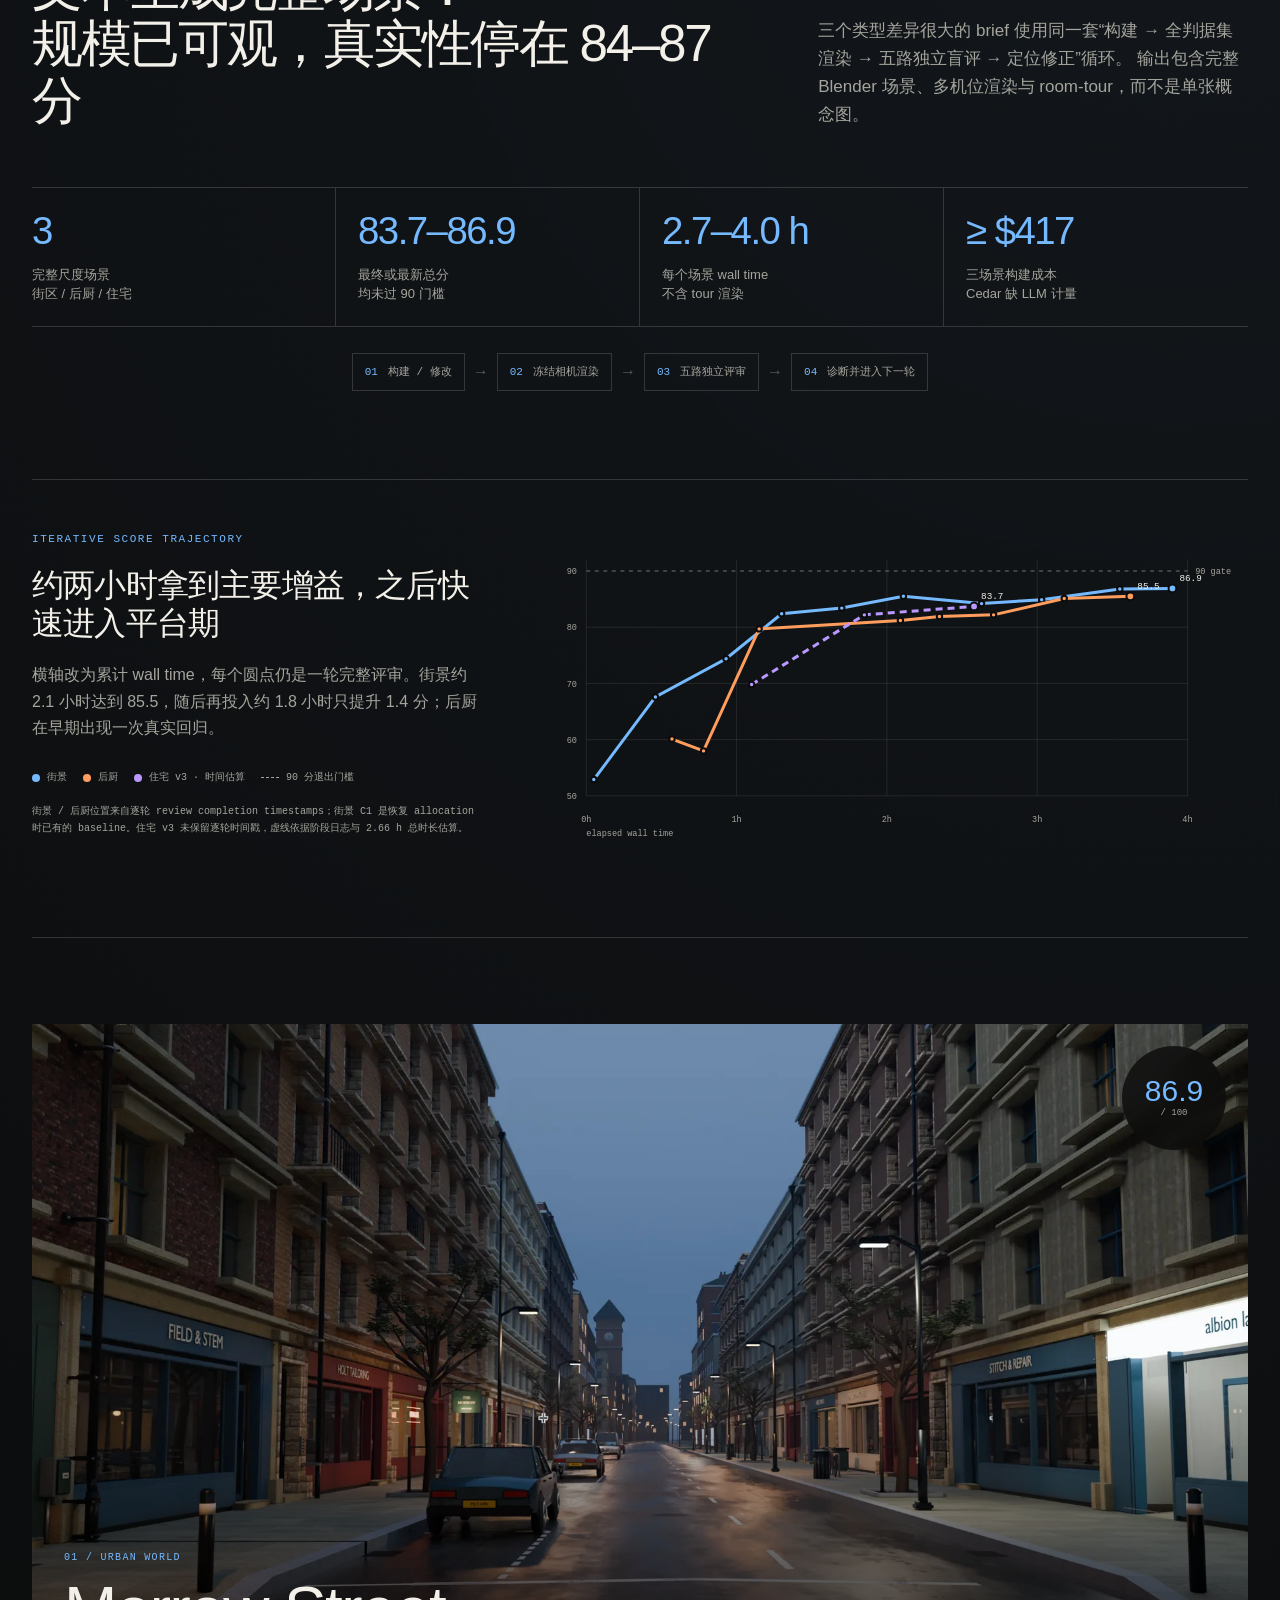
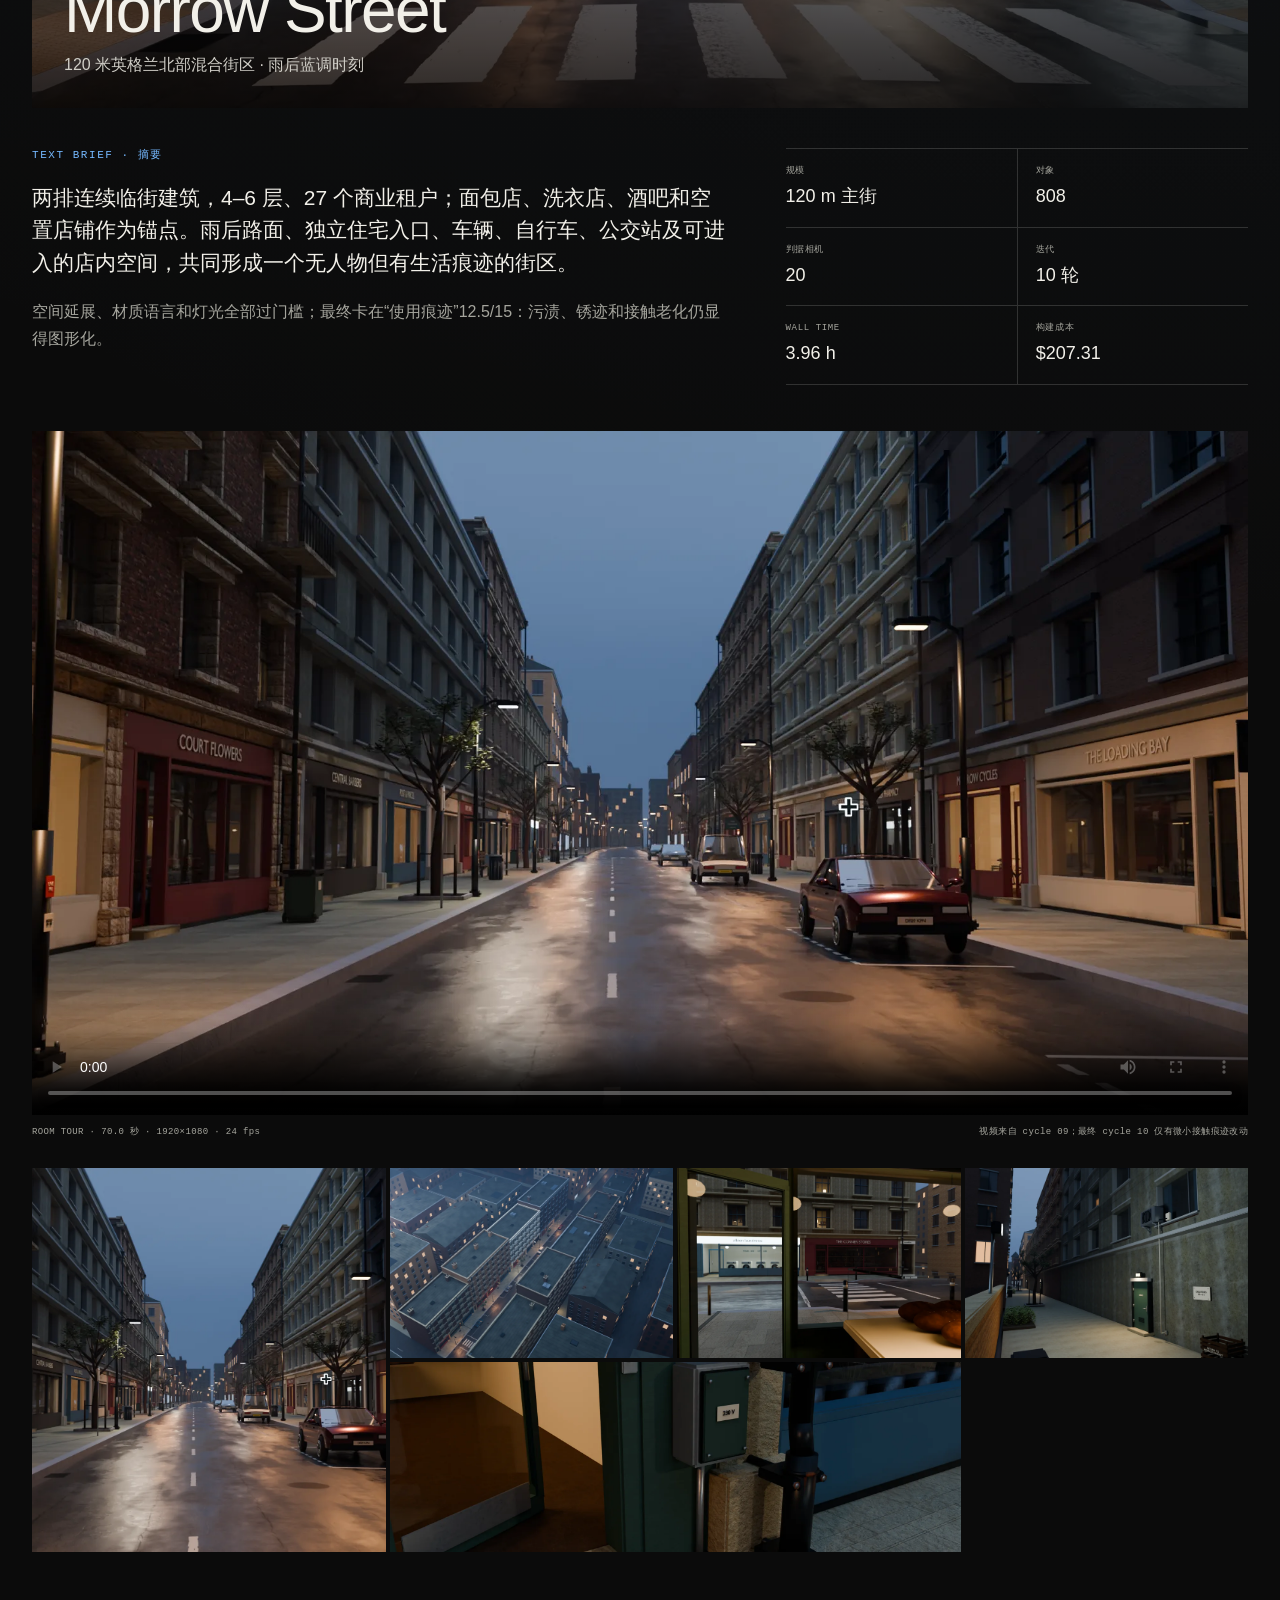
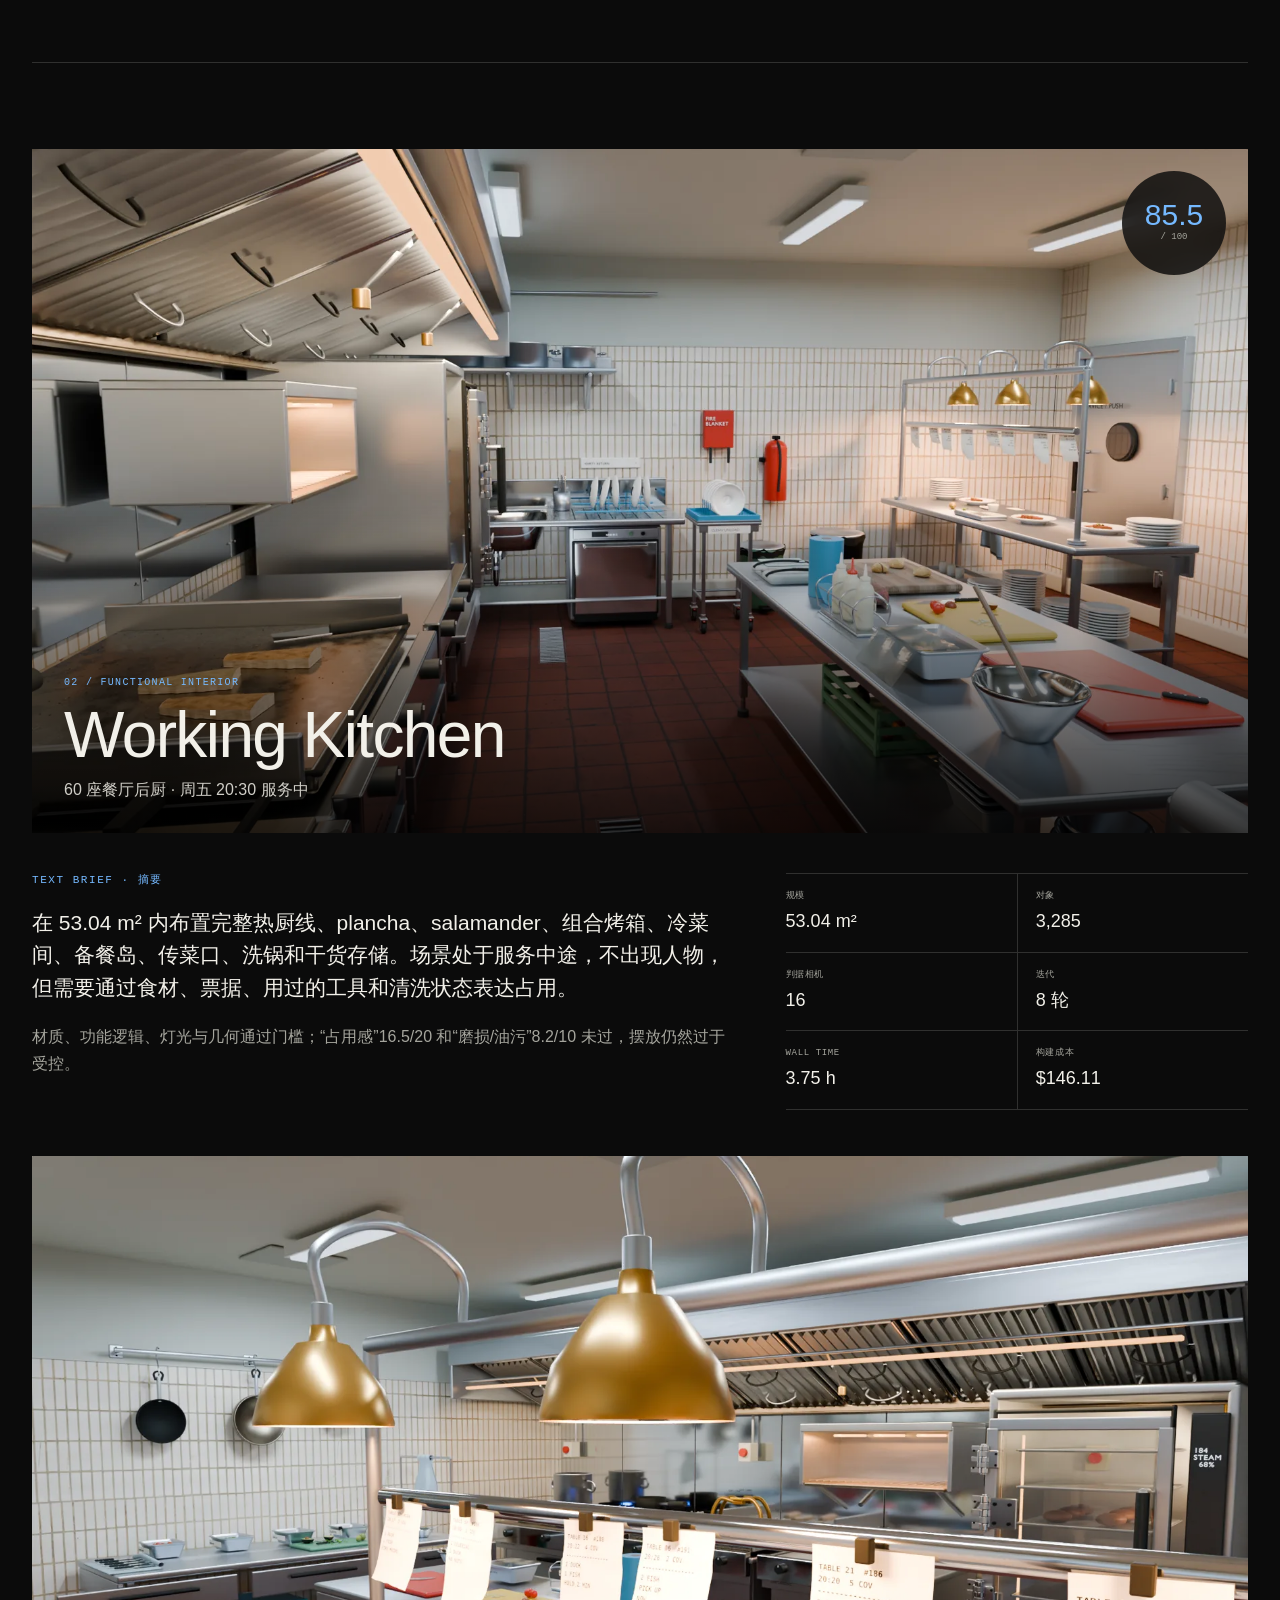
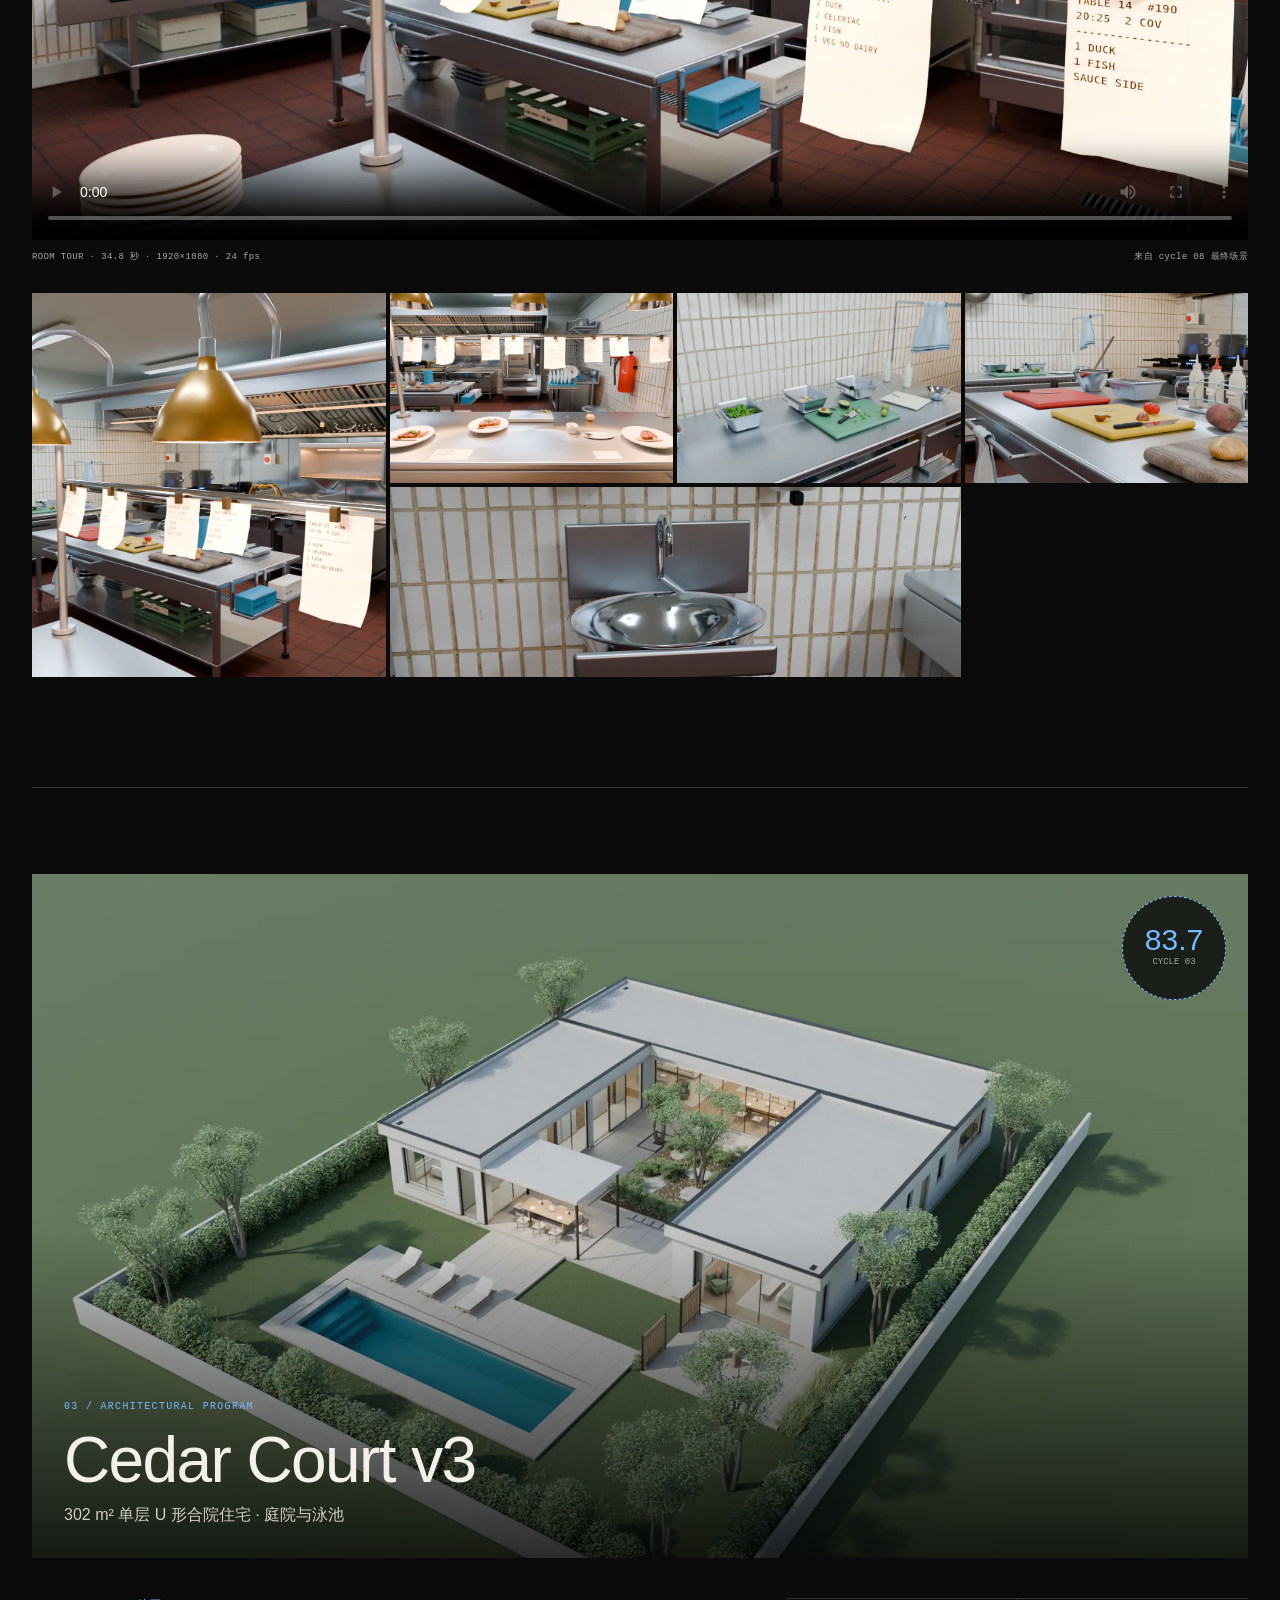
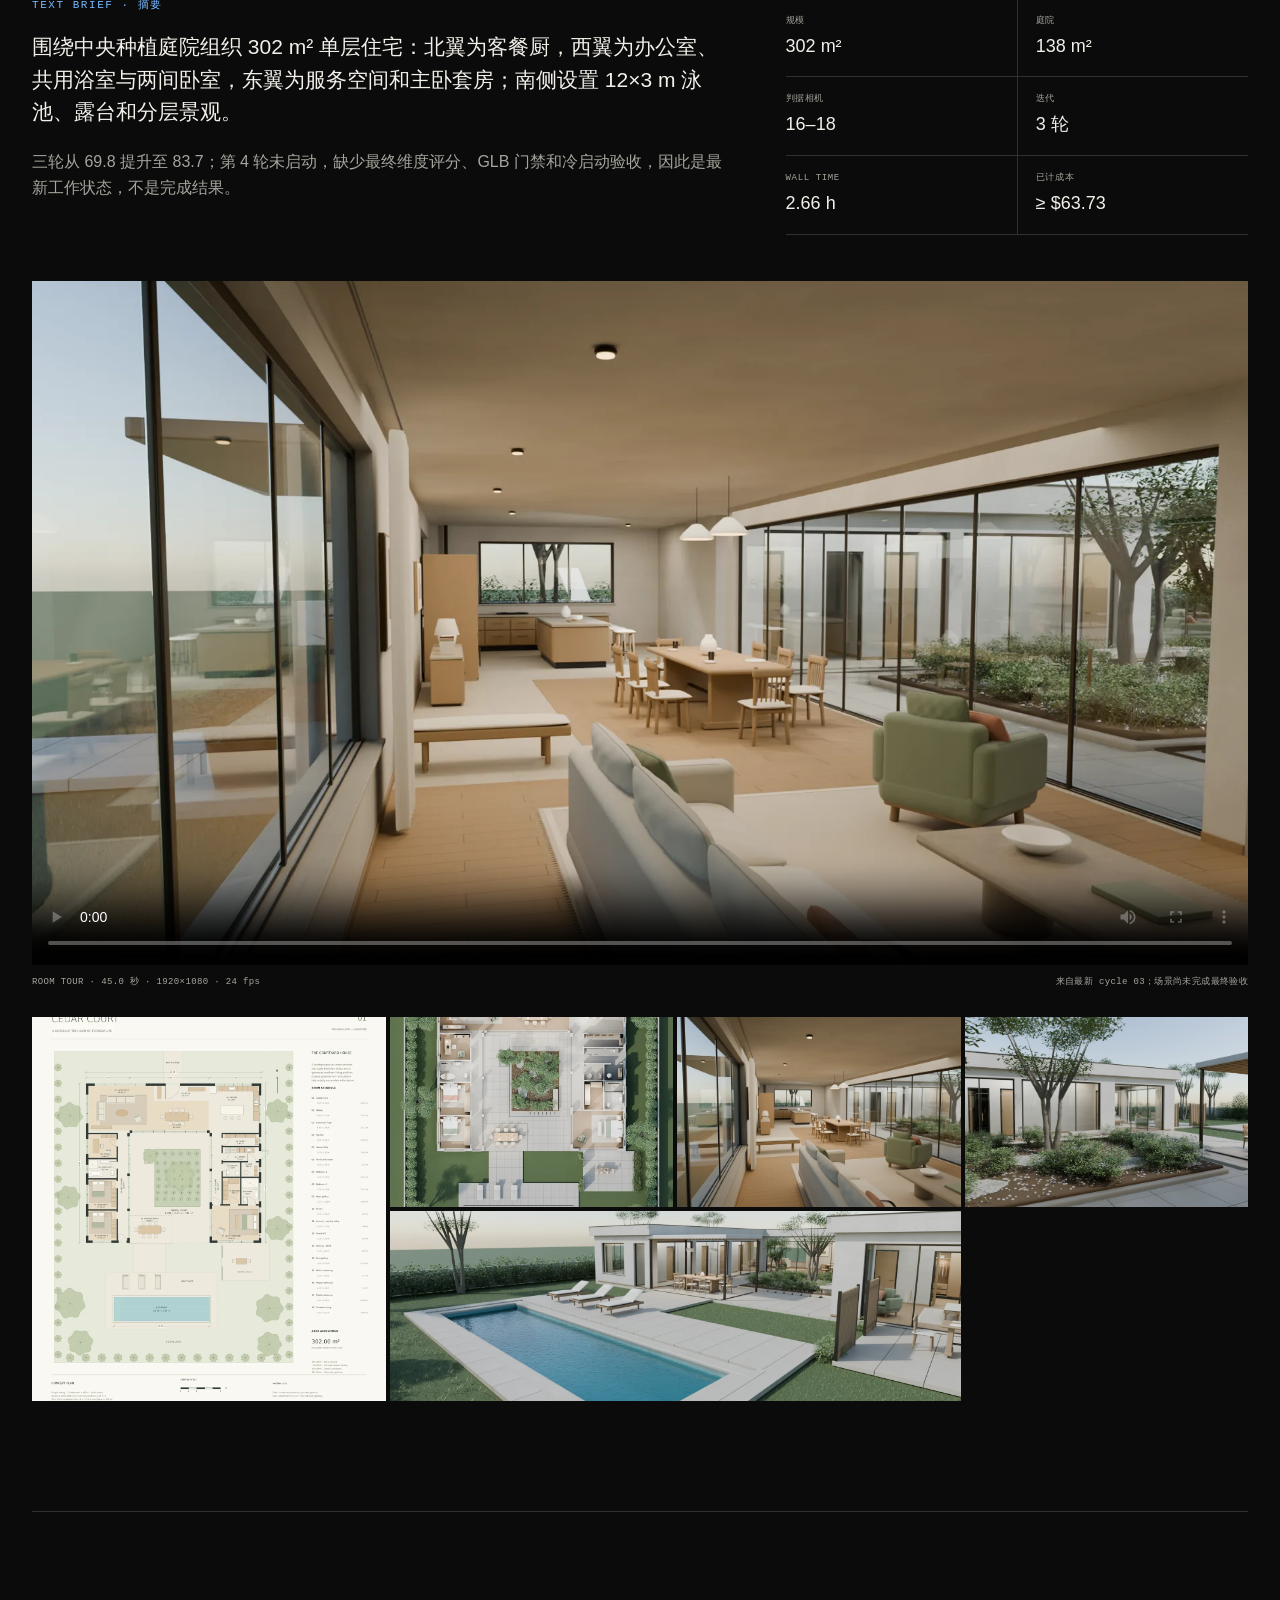
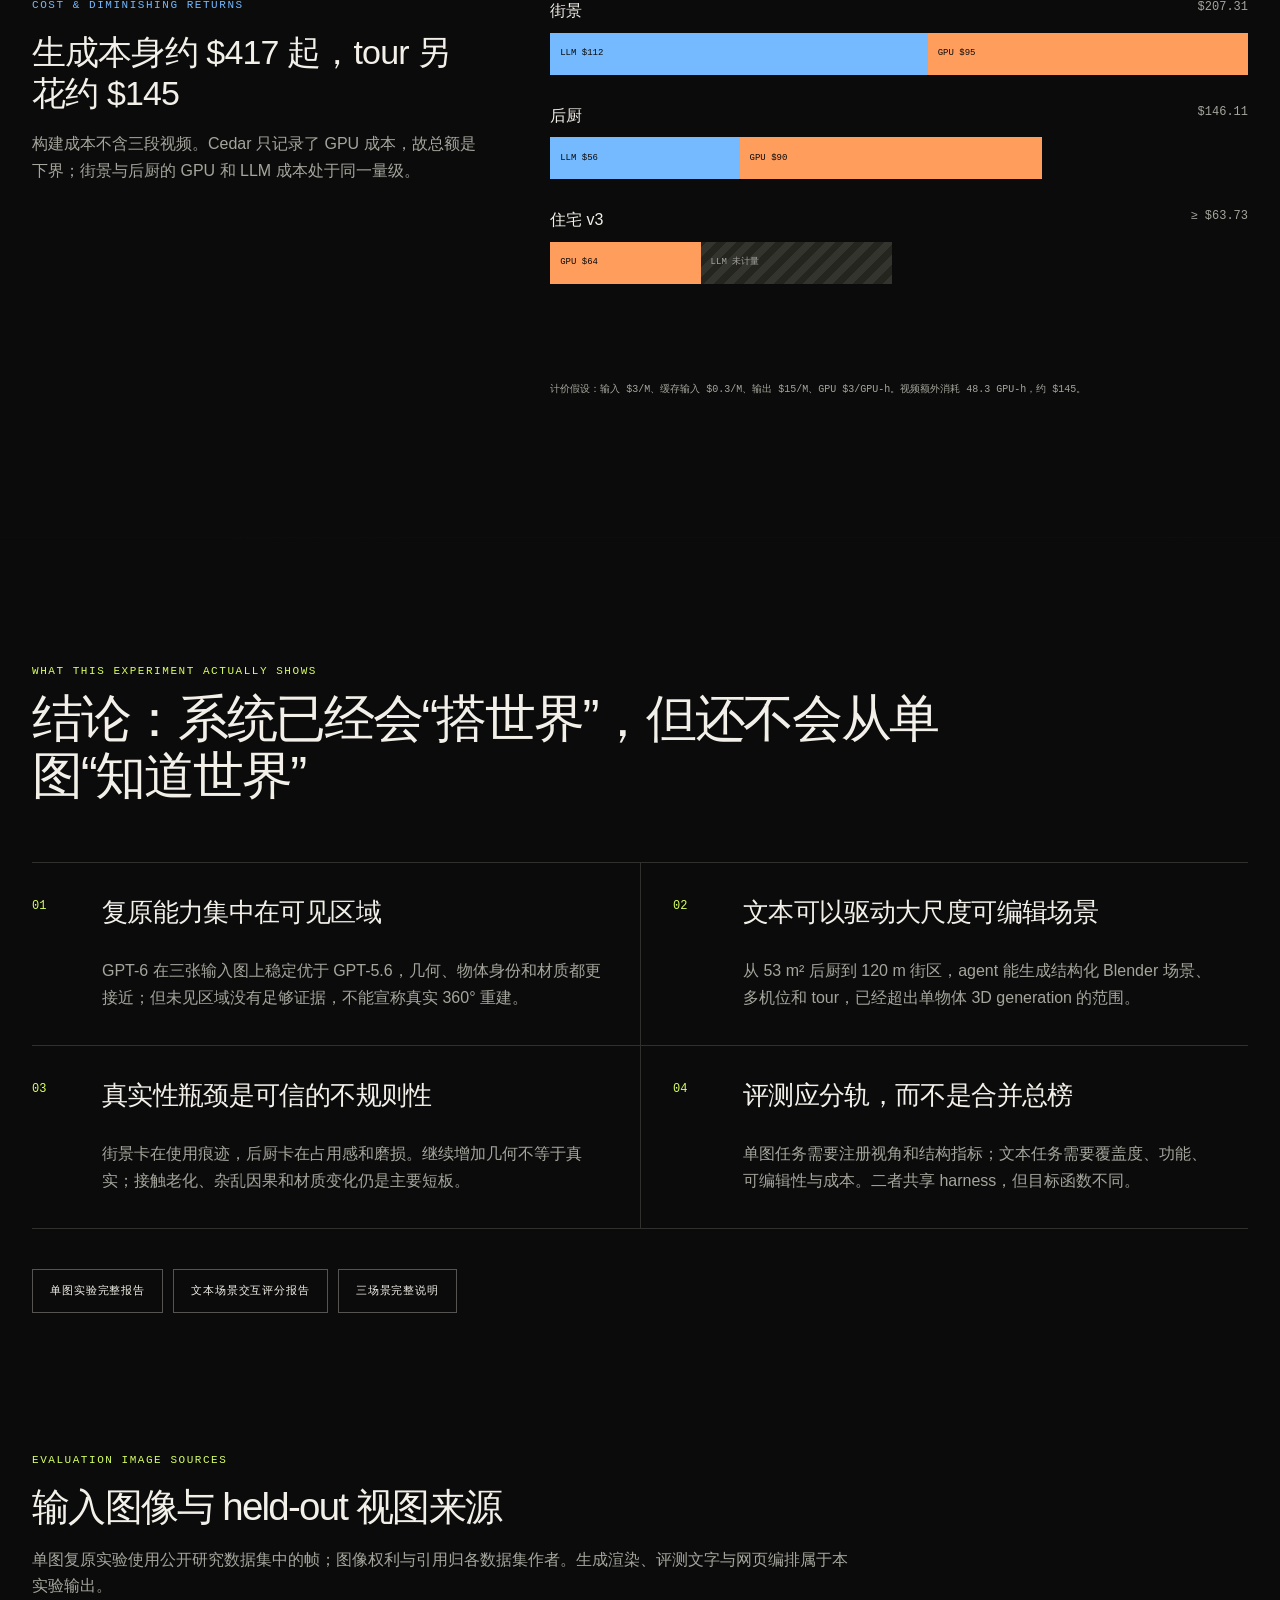
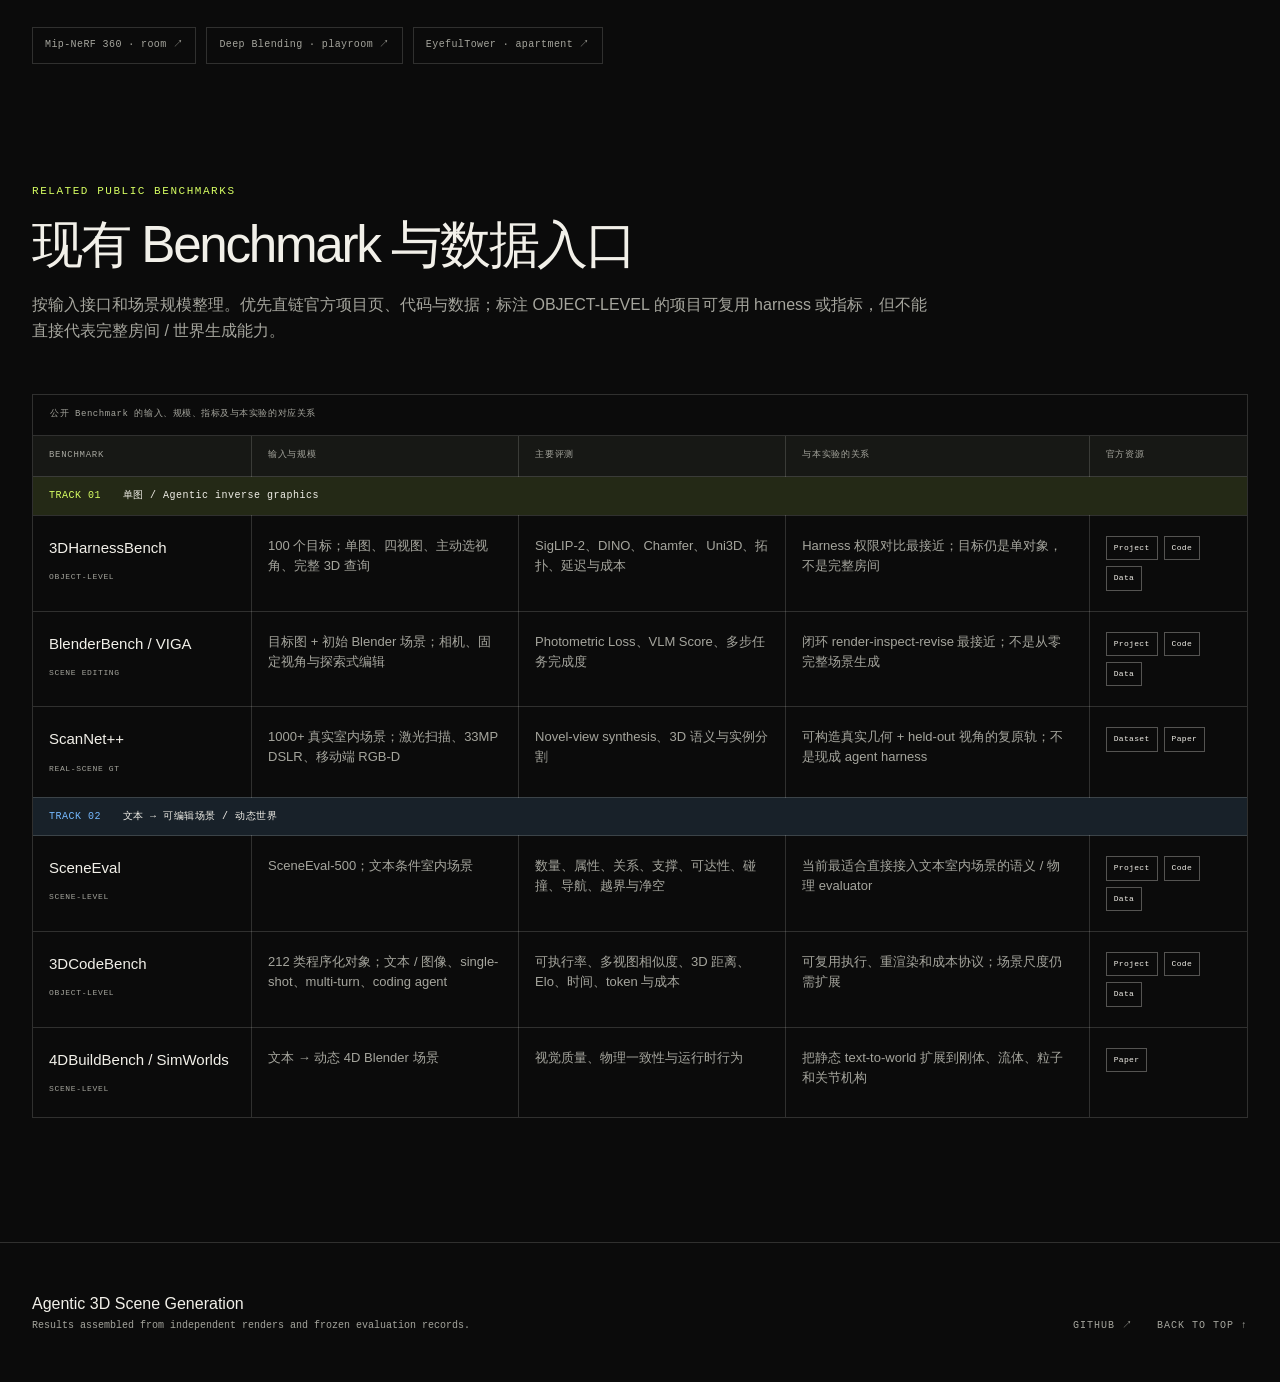
==== commit 90711fd7: "Restore task overview and tabulate benchmarks" ====
--- a/index.html
+++ b/index.html
@@ -44,6 +44,34 @@
       </div>
     </section>
 
+    <section class="task-definition section-shell" aria-label="两项实验任务">
+      <div class="section-heading compact">
+        <p class="eyebrow">TWO DIFFERENT QUESTIONS</p>
+      </div>
+      <div class="definition-grid">
+        <article class="definition-card image-accent">
+          <span class="definition-number">01</span>
+          <div>
+            <h3>单张照片 → 场景复原</h3>
+            <p>输入提供明确视觉证据。核心看输入视角是否对齐、结构与物体是否对应，以及未见区域是否只是合理猜测。</p>
+            <div class="mini-flow" aria-label="单图复原流程">
+              <span>RGB 照片</span><i>→</i><span>分阶段建模</span><i>→</i><span>独立重渲染</span><i>→</i><span>相似度评测</span>
+            </div>
+          </div>
+        </article>
+        <article class="definition-card text-accent">
+          <span class="definition-number">02</span>
+          <div>
+            <h3>文本 brief → 完整场景</h3>
+            <p>没有唯一参考答案。核心看空间规划、细节密度、材质灯光、功能合理性、可编辑性，以及达到质量所需的成本。</p>
+            <div class="mini-flow" aria-label="文本生成场景流程">
+              <span>文字 brief</span><i>→</i><span>构建与渲染</span><i>→</i><span>多路盲评</span><i>→</i><span>定向修正</span>
+            </div>
+          </div>
+        </article>
+      </div>
+    </section>
+
     <section id="task-image" class="task-section task-image">
       <div class="section-shell">
         <div class="section-heading split-heading">
@@ -434,8 +462,8 @@
         </article>
         <article>
           <span>04</span>
-          <h3>迭代轮数不等于等量计算</h3>
-          <p>街景约 2.1 小时达到 85.5，后续约 1.8 小时只增加 1.4 分。比较模型时应同时记录 wall time、token、GPU 与最终资产，而不只看 cycle 数。</p>
+          <h3>评测应分轨，而不是合并总榜</h3>
+          <p>单图任务需要注册视角和结构指标；文本任务需要覆盖度、功能、可编辑性与成本。二者共享 harness，但目标函数不同。</p>
         </article>
       </div>
       <div class="detail-links">
@@ -460,80 +488,71 @@
       <p class="eyebrow">RELATED PUBLIC BENCHMARKS</p>
       <h2 id="benchmarks-title">现有 Benchmark 与数据入口</h2>
       <p class="benchmark-intro">按输入接口和场景规模整理。优先直链官方项目页、代码与数据；标注 OBJECT-LEVEL 的项目可复用 harness 或指标，但不能直接代表完整房间 / 世界生成能力。</p>
-
-      <div class="benchmark-track">
-        <header class="benchmark-track-heading">
-          <span>TRACK 01</span>
-          <h3>单图 / Agentic inverse graphics</h3>
-        </header>
-        <div class="benchmark-grid">
-          <article class="benchmark-card">
-            <div class="benchmark-meta"><span>IMAGE → 3D CODE</span><small>OBJECT-LEVEL</small></div>
-            <h4>3DHarnessBench</h4>
-            <p>100 个目标、四种信息权限：单图、四视图、主动选视角和完整 3D 查询。直接评测 VLM agent 恢复 Blender Python 的能力，并公开轨迹、GLB 与几何指标。</p>
-            <div class="benchmark-links">
-              <a href="https://llada60.github.io/3DHarnessBench/" rel="noreferrer">Project ↗</a>
-              <a href="https://github.com/llada60/3DHarnessBench" rel="noreferrer">Code ↗</a>
-              <a href="https://huggingface.co/datasets/lingada/3DHarnessBench" rel="noreferrer">Data ↗</a>
-            </div>
-          </article>
-          <article class="benchmark-card">
-            <div class="benchmark-meta"><span>INTERACTIVE BLENDER</span><small>SCENE EDITING</small></div>
-            <h4>BlenderBench / VIGA</h4>
-            <p>闭环 write → render → inspect → revise benchmark，覆盖相机调整、固定视角编辑和探索式组合编辑。适合验证 agent 是否真的利用视觉反馈迭代。</p>
-            <div class="benchmark-links">
-              <a href="https://fugtemypt123.github.io/VIGA-website/" rel="noreferrer">Project ↗</a>
-              <a href="https://github.com/Fugtemypt123/VIGA" rel="noreferrer">Code ↗</a>
-              <a href="https://huggingface.co/datasets/DietCoke4671/BlenderBench" rel="noreferrer">Data ↗</a>
-            </div>
-          </article>
-          <article class="benchmark-card">
-            <div class="benchmark-meta"><span>REAL-SCENE GT</span><small>INDOOR</small></div>
-            <h4>ScanNet++</h4>
-            <p>1000+ 个真实室内场景，包含高精度激光扫描、配准的 33MP DSLR 图像与移动端 RGB-D。适合建立带真实几何和 held-out 视角的复原评测轨。</p>
-            <div class="benchmark-links">
-              <a href="https://scannetpp.mlsg.cit.tum.de/scannetpp/" rel="noreferrer">Dataset &amp; Benchmarks ↗</a>
-              <a href="https://arxiv.org/abs/2308.11417" rel="noreferrer">Paper ↗</a>
-            </div>
-          </article>
-        </div>
-      </div>
-
-      <div class="benchmark-track">
-        <header class="benchmark-track-heading text-track">
-          <span>TRACK 02</span>
-          <h3>文本 → 可编辑场景 / 动态世界</h3>
-        </header>
-        <div class="benchmark-grid">
-          <article class="benchmark-card">
-            <div class="benchmark-meta"><span>TEXT → INDOOR SCENE</span><small>SCENE-LEVEL</small></div>
-            <h4>SceneEval</h4>
-            <p>SceneEval-500 为文本条件室内场景提供语义与物理评测：物体数量/属性/关系、支撑与可达性，以及碰撞、导航、越界和开口净空。</p>
-            <div class="benchmark-links">
-              <a href="https://3dlg-hcvc.github.io/SceneEval/" rel="noreferrer">Project ↗</a>
-              <a href="https://github.com/3dlg-hcvc/SceneEval" rel="noreferrer">Code ↗</a>
-              <a href="https://github.com/3dlg-hcvc/SceneEval/releases" rel="noreferrer">Data ↗</a>
-            </div>
-          </article>
-          <article class="benchmark-card">
-            <div class="benchmark-meta"><span>TEXT / IMAGE → CODE</span><small>OBJECT-LEVEL</small></div>
-            <h4>3DCodeBench</h4>
-            <p>212 类程序化对象，覆盖 text-to-3D、image-to-3D、multi-turn 与完整 coding-agent 设置；同时报告可执行率、多视图相似度、3D 距离、时间、token 和成本。</p>
-            <div class="benchmark-links">
-              <a href="https://www.3dcodebench.com/" rel="noreferrer">Project ↗</a>
-              <a href="https://github.com/gaoypeng/3dcodebench" rel="noreferrer">Code ↗</a>
-              <a href="https://huggingface.co/datasets/YipengGao/3DCode" rel="noreferrer">Data ↗</a>
-            </div>
-          </article>
-          <article class="benchmark-card">
-            <div class="benchmark-meta"><span>TEXT → DYNAMIC 4D</span><small>SCENE-LEVEL</small></div>
-            <h4>4DBuildBench / SimWorlds</h4>
-            <p>面向文本生成动态 Blender 场景，评价视觉质量与物理一致性，涵盖刚体、流体、粒子和关节机构等随时间变化的场景行为。</p>
-            <div class="benchmark-links">
-              <a href="https://arxiv.org/abs/2607.01766" rel="noreferrer">Paper &amp; Benchmark ↗</a>
-            </div>
-          </article>
-        </div>
+      <div class="benchmark-table-wrap" tabindex="0" role="region" aria-label="公开 3D 生成 Benchmark 对照表">
+        <table class="benchmark-table">
+          <caption>公开 Benchmark 的输入、规模、指标及与本实验的对应关系</caption>
+          <thead>
+            <tr>
+              <th scope="col">Benchmark</th>
+              <th scope="col">输入与规模</th>
+              <th scope="col">主要评测</th>
+              <th scope="col">与本实验的关系</th>
+              <th scope="col">官方资源</th>
+            </tr>
+          </thead>
+          <tbody>
+            <tr class="benchmark-group-row image-group">
+              <th colspan="5" scope="rowgroup"><span>TRACK 01</span> 单图 / Agentic inverse graphics</th>
+            </tr>
+            <tr>
+              <th scope="row"><strong>3DHarnessBench</strong><small>OBJECT-LEVEL</small></th>
+              <td>100 个目标；单图、四视图、主动选视角、完整 3D 查询</td>
+              <td>SigLIP-2、DINO、Chamfer、Uni3D、拓扑、延迟与成本</td>
+              <td>Harness 权限对比最接近；目标仍是单对象，不是完整房间</td>
+              <td><div class="table-links"><a href="https://llada60.github.io/3DHarnessBench/" rel="noreferrer">Project</a><a href="https://github.com/llada60/3DHarnessBench" rel="noreferrer">Code</a><a href="https://huggingface.co/datasets/lingada/3DHarnessBench" rel="noreferrer">Data</a></div></td>
+            </tr>
+            <tr>
+              <th scope="row"><strong>BlenderBench / VIGA</strong><small>SCENE EDITING</small></th>
+              <td>目标图 + 初始 Blender 场景；相机、固定视角与探索式编辑</td>
+              <td>Photometric Loss、VLM Score、多步任务完成度</td>
+              <td>闭环 render-inspect-revise 最接近；不是从零完整场景生成</td>
+              <td><div class="table-links"><a href="https://fugtemypt123.github.io/VIGA-website/" rel="noreferrer">Project</a><a href="https://github.com/Fugtemypt123/VIGA" rel="noreferrer">Code</a><a href="https://huggingface.co/datasets/DietCoke4671/BlenderBench" rel="noreferrer">Data</a></div></td>
+            </tr>
+            <tr>
+              <th scope="row"><strong>ScanNet++</strong><small>REAL-SCENE GT</small></th>
+              <td>1000+ 真实室内场景；激光扫描、33MP DSLR、移动端 RGB-D</td>
+              <td>Novel-view synthesis、3D 语义与实例分割</td>
+              <td>可构造真实几何 + held-out 视角的复原轨；不是现成 agent harness</td>
+              <td><div class="table-links"><a href="https://scannetpp.mlsg.cit.tum.de/scannetpp/" rel="noreferrer">Dataset</a><a href="https://arxiv.org/abs/2308.11417" rel="noreferrer">Paper</a></div></td>
+            </tr>
+          </tbody>
+          <tbody>
+            <tr class="benchmark-group-row text-group">
+              <th colspan="5" scope="rowgroup"><span>TRACK 02</span> 文本 → 可编辑场景 / 动态世界</th>
+            </tr>
+            <tr>
+              <th scope="row"><strong>SceneEval</strong><small>SCENE-LEVEL</small></th>
+              <td>SceneEval-500；文本条件室内场景</td>
+              <td>数量、属性、关系、支撑、可达性、碰撞、导航、越界与净空</td>
+              <td>当前最适合直接接入文本室内场景的语义 / 物理 evaluator</td>
+              <td><div class="table-links"><a href="https://3dlg-hcvc.github.io/SceneEval/" rel="noreferrer">Project</a><a href="https://github.com/3dlg-hcvc/SceneEval" rel="noreferrer">Code</a><a href="https://github.com/3dlg-hcvc/SceneEval/releases" rel="noreferrer">Data</a></div></td>
+            </tr>
+            <tr>
+              <th scope="row"><strong>3DCodeBench</strong><small>OBJECT-LEVEL</small></th>
+              <td>212 类程序化对象；文本 / 图像、single-shot、multi-turn、coding agent</td>
+              <td>可执行率、多视图相似度、3D 距离、Elo、时间、token 与成本</td>
+              <td>可复用执行、重渲染和成本协议；场景尺度仍需扩展</td>
+              <td><div class="table-links"><a href="https://www.3dcodebench.com/" rel="noreferrer">Project</a><a href="https://github.com/gaoypeng/3dcodebench" rel="noreferrer">Code</a><a href="https://huggingface.co/datasets/YipengGao/3DCode" rel="noreferrer">Data</a></div></td>
+            </tr>
+            <tr>
+              <th scope="row"><strong>4DBuildBench / SimWorlds</strong><small>SCENE-LEVEL</small></th>
+              <td>文本 → 动态 4D Blender 场景</td>
+              <td>视觉质量、物理一致性与运行时行为</td>
+              <td>把静态 text-to-world 扩展到刚体、流体、粒子和关节机构</td>
+              <td><div class="table-links"><a href="https://arxiv.org/abs/2607.01766" rel="noreferrer">Paper</a></div></td>
+            </tr>
+          </tbody>
+        </table>
       </div>
     </section>
   </main>
--- a/styles.css
+++ b/styles.css
@@ -209,6 +209,20 @@
 .section-heading { margin-bottom: 58px; }
 .section-heading.compact { max-width: 930px; }
 .section-heading.compact .eyebrow { margin-bottom: 12px; }
+
+.task-definition { padding: 70px 0 120px; }
+.task-definition .section-heading { margin-bottom: 26px; }
+.definition-grid { display: grid; grid-template-columns: repeat(2, minmax(0, 1fr)); border-top: 1px solid var(--line); }
+.definition-card { display: grid; grid-template-columns: 68px 1fr; gap: 18px; padding: 38px 36px 34px 0; border-bottom: 1px solid var(--line); }
+.definition-card + .definition-card { padding-left: 36px; border-left: 1px solid var(--line); }
+.definition-number { color: var(--muted); font-family: var(--mono); font-size: 13px; }
+.definition-card h3 { margin-bottom: 14px; font-size: 27px; }
+.definition-card p { max-width: 590px; color: var(--muted); }
+.mini-flow { display: flex; flex-wrap: wrap; gap: 8px; align-items: center; margin-top: 24px; color: var(--muted); font-family: var(--mono); font-size: 10px; letter-spacing: .04em; }
+.mini-flow span { padding: 5px 8px; border: 1px solid var(--line); }
+.mini-flow i { color: var(--line-strong); font-style: normal; }
+.image-accent .mini-flow span:first-child { border-color: var(--lime); color: var(--lime); }
+.text-accent .mini-flow span:first-child { border-color: var(--blue); color: var(--blue); }
 
 .task-section { padding: 120px 0 140px; border-top: 1px solid var(--line); }
 .task-image { background: radial-gradient(circle at 8% 0%, rgba(215,255,99,.055), transparent 28%), var(--surface); }
@@ -385,20 +399,30 @@
 .benchmarks { padding: 8px 0 124px; }
 .benchmarks > h2 { max-width: 900px; margin-bottom: 18px; font-size: clamp(34px, 4vw, 58px); }
 .benchmark-intro { max-width: 900px; color: var(--muted); }
-.benchmark-track { margin-top: 58px; }
-.benchmark-track-heading { display: grid; grid-template-columns: 110px 1fr; gap: 22px; align-items: baseline; padding-bottom: 17px; border-bottom: 1px solid var(--line); }
-.benchmark-track-heading span { color: var(--lime); font-family: var(--mono); font-size: 10px; letter-spacing: .12em; }
-.benchmark-track-heading.text-track span { color: var(--blue); }
-.benchmark-track-heading h3 { font-size: 25px; }
-.benchmark-grid { display: grid; grid-template-columns: repeat(3, minmax(0, 1fr)); gap: 2px; background: var(--line); }
-.benchmark-card { display: flex; min-width: 0; min-height: 300px; flex-direction: column; padding: 28px; background: var(--bg); }
-.benchmark-meta { display: flex; justify-content: space-between; gap: 12px; color: var(--lime); font-family: var(--mono); font-size: 9px; letter-spacing: .08em; }
-.benchmark-meta small { color: var(--muted); font-size: inherit; }
-.benchmark-card h4 { margin: 34px 0 15px; font-size: 28px; font-weight: 500; letter-spacing: -.025em; }
-.benchmark-card p { flex: 1; margin: 0; color: var(--muted); font-size: 14px; line-height: 1.65; }
-.benchmark-links { display: flex; flex-wrap: wrap; gap: 8px; margin-top: 25px; }
-.benchmark-links a { padding: 7px 9px; border: 1px solid var(--line-strong); color: var(--text); font-family: var(--mono); font-size: 9px; letter-spacing: .05em; text-decoration: none; }
-.benchmark-links a:hover { border-color: var(--lime); color: var(--lime); }
+.benchmark-table-wrap { margin-top: 50px; overflow-x: auto; border: 1px solid var(--line); scrollbar-color: var(--line-strong) var(--bg); }
+.benchmark-table-wrap:focus-visible { outline: 1px solid var(--lime); outline-offset: 4px; }
+.benchmark-table { width: 100%; min-width: 1120px; border-collapse: collapse; table-layout: fixed; font-size: 13px; line-height: 1.55; }
+.benchmark-table caption { padding: 13px 17px; border-bottom: 1px solid var(--line); color: var(--muted); font-family: var(--mono); font-size: 9px; letter-spacing: .06em; text-align: left; }
+.benchmark-table thead th { padding: 13px 16px; background: var(--surface-2); color: var(--muted); font-family: var(--mono); font-size: 9px; font-weight: 400; letter-spacing: .08em; text-align: left; text-transform: uppercase; }
+.benchmark-table thead th:nth-child(1) { width: 18%; }
+.benchmark-table thead th:nth-child(2) { width: 22%; }
+.benchmark-table thead th:nth-child(3) { width: 22%; }
+.benchmark-table thead th:nth-child(4) { width: 25%; }
+.benchmark-table thead th:nth-child(5) { width: 13%; }
+.benchmark-table th, .benchmark-table td { padding: 20px 16px; border-right: 1px solid var(--line); border-bottom: 1px solid var(--line); vertical-align: top; text-align: left; }
+.benchmark-table tr > :last-child { border-right: 0; }
+.benchmark-table tbody:last-child tr:last-child > * { border-bottom: 0; }
+.benchmark-table tbody th { font-weight: 400; }
+.benchmark-table tbody td { color: var(--muted); }
+.benchmark-table tbody th strong { display: block; margin-bottom: 6px; color: var(--text); font-size: 15px; font-weight: 500; }
+.benchmark-table tbody th small { color: var(--muted); font-family: var(--mono); font-size: 8px; letter-spacing: .08em; }
+.benchmark-group-row th { padding: 11px 16px; background: var(--lime-soft); color: var(--text); font-family: var(--mono); font-size: 10px; font-weight: 400; letter-spacing: .05em; }
+.benchmark-group-row th span { margin-right: 15px; color: var(--lime); }
+.benchmark-group-row.text-group th { background: var(--blue-soft); }
+.benchmark-group-row.text-group th span { color: var(--blue); }
+.table-links { display: flex; flex-wrap: wrap; gap: 6px; }
+.table-links a { padding: 5px 7px; border: 1px solid var(--line-strong); color: var(--text); font-family: var(--mono); font-size: 8px; letter-spacing: .04em; text-decoration: none; }
+.table-links a:hover { border-color: var(--lime); color: var(--lime); }
 
 footer { display: flex; justify-content: space-between; align-items: flex-end; gap: 40px; padding: 48px 32px; border-top: 1px solid var(--line); }
 footer div { display: flex; flex-direction: column; }
@@ -430,7 +454,6 @@
   .cost-footnote { grid-column: 1; }
   .warning-panel { grid-template-columns: 1fr; }
   .gallery { grid-auto-rows: 160px; }
-  .benchmark-grid { grid-template-columns: repeat(2, minmax(0, 1fr)); }
 }
 
 @media (max-width: 820px) {
@@ -439,8 +462,8 @@
   .site-header nav { display: none; }
   .hero { gap: 35px; padding-block: 70px 78px; }
   .hero-visual { min-height: 470px; }
-  .takeaway-grid { grid-template-columns: 1fr; }
-  .takeaway-grid article:nth-child(even) { padding-left: 0; border-left: 0; }
+  .definition-grid, .takeaway-grid { grid-template-columns: 1fr; }
+  .definition-card + .definition-card, .takeaway-grid article:nth-child(even) { padding-left: 0; border-left: 0; }
   .four-stats { grid-template-columns: repeat(2, minmax(0, 1fr)); }
   .stat:nth-child(2) { border-right: 0; }
   .stat:nth-child(-n+2) { border-bottom: 1px solid var(--line); }
@@ -456,7 +479,6 @@
   .gallery { grid-template-columns: repeat(2, minmax(0, 1fr)); grid-auto-rows: 170px; }
   .gallery .image-button:first-child { grid-row: auto; }
   .gallery .image-button:last-child { grid-column: auto; }
-  .benchmark-grid { grid-template-columns: 1fr; }
 }
 
 @media (max-width: 560px) {
@@ -472,8 +494,9 @@
   .hero-inset-top { width: 42%; height: 38%; }
   .hero-inset-bottom { width: 48%; height: 33%; }
   .task-section { padding-block: 82px 96px; }
-  .takeaways { padding-block: 72px 90px; }
+  .task-definition, .takeaways { padding-block: 72px 90px; }
   .sources { padding-bottom: 80px; }
+  .definition-card { grid-template-columns: 42px 1fr; padding-right: 0; }
   .four-stats { grid-template-columns: 1fr; }
   .stat, .stat:first-child, .stat:nth-child(3) { min-height: 112px; padding: 20px 0; border-right: 0; border-bottom: 1px solid var(--line); }
   .stat:last-child { border-bottom: 0; }
@@ -501,8 +524,7 @@
   .stacked-bar span { font-size: 8px; }
   .takeaway-grid article, .takeaway-grid article:nth-child(even) { grid-template-columns: 38px 1fr; padding-right: 0; }
   .benchmarks { padding-bottom: 88px; }
-  .benchmark-track-heading { grid-template-columns: 1fr; gap: 5px; }
-  .benchmark-card { min-height: 0; padding: 24px 20px; }
+  .benchmark-table { min-width: 960px; }
   footer { align-items: flex-start; flex-direction: column; padding-inline: 18px; }
 }
 
